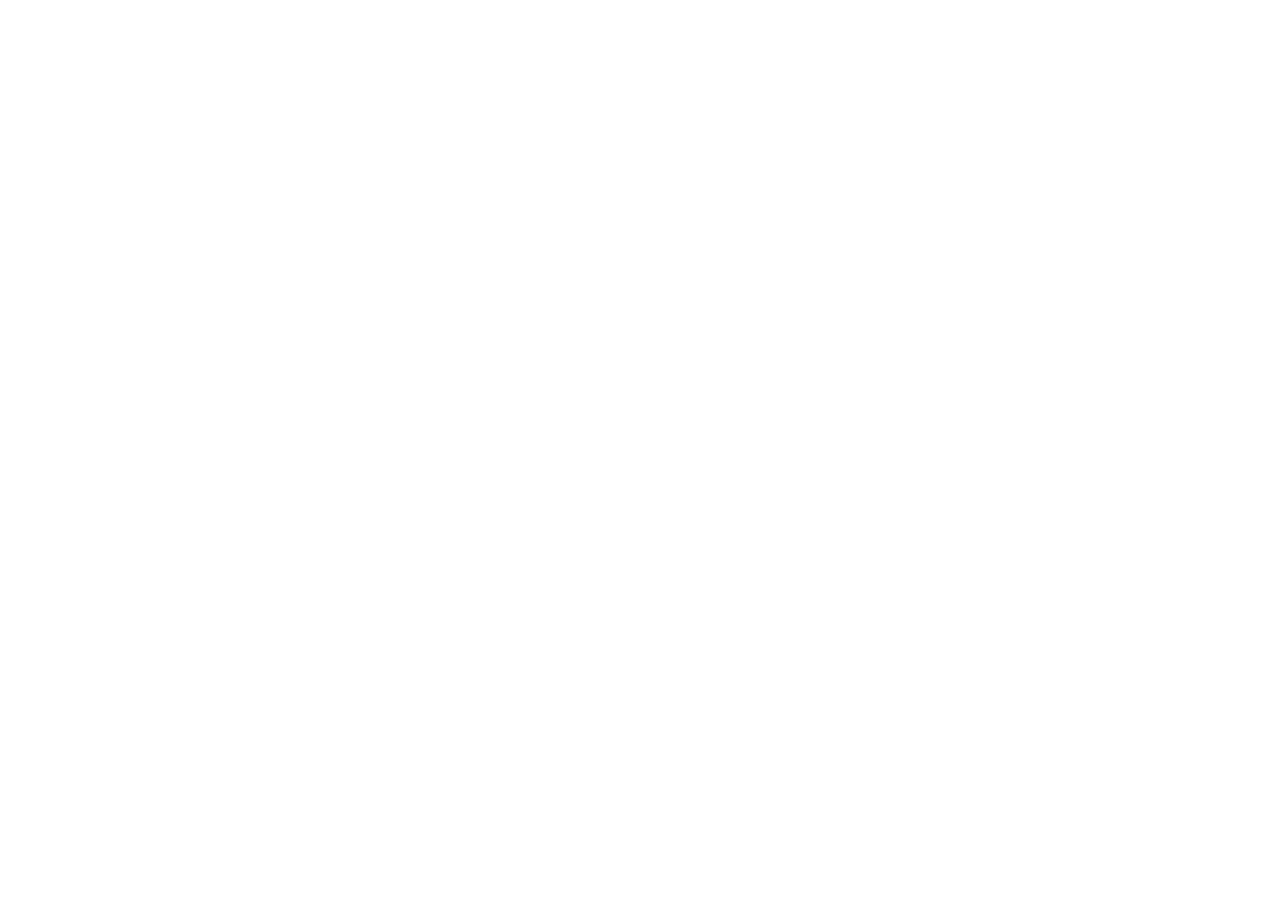
==== index.html @ 99b14a07 "Création de la structure initiale du projet et des pages HTML" ====
<!DOCTYPE html>
<html lang="fr">

<head>
    <meta charset="UTF-8">
    <meta name="viewport" content="width=device-width, initial-scale=1.0">
    <link rel="preconnect" href="https://fonts.googleapis.com">
    <link rel="preconnect" href="https://fonts.gstatic.com" crossorigin>
    <link
        href="https://fonts.googleapis.com/css2?family=Manrope:wght@200..800&family=Space+Grotesk:wght@300..700&display=swap"
        rel="stylesheet">
    <link rel="stylesheet" href="https://cdn.jsdelivr.net/npm/bootstrap-icons@1.13.1/font/bootstrap-icons.min.css">
    <link rel="stylesheet" type="text/css" href="css/style.css">
    <title>AfriConnectSummit2026 | index</title>
</head>

<body>
    <script src="js/main.js"></script>
</body>

</html>
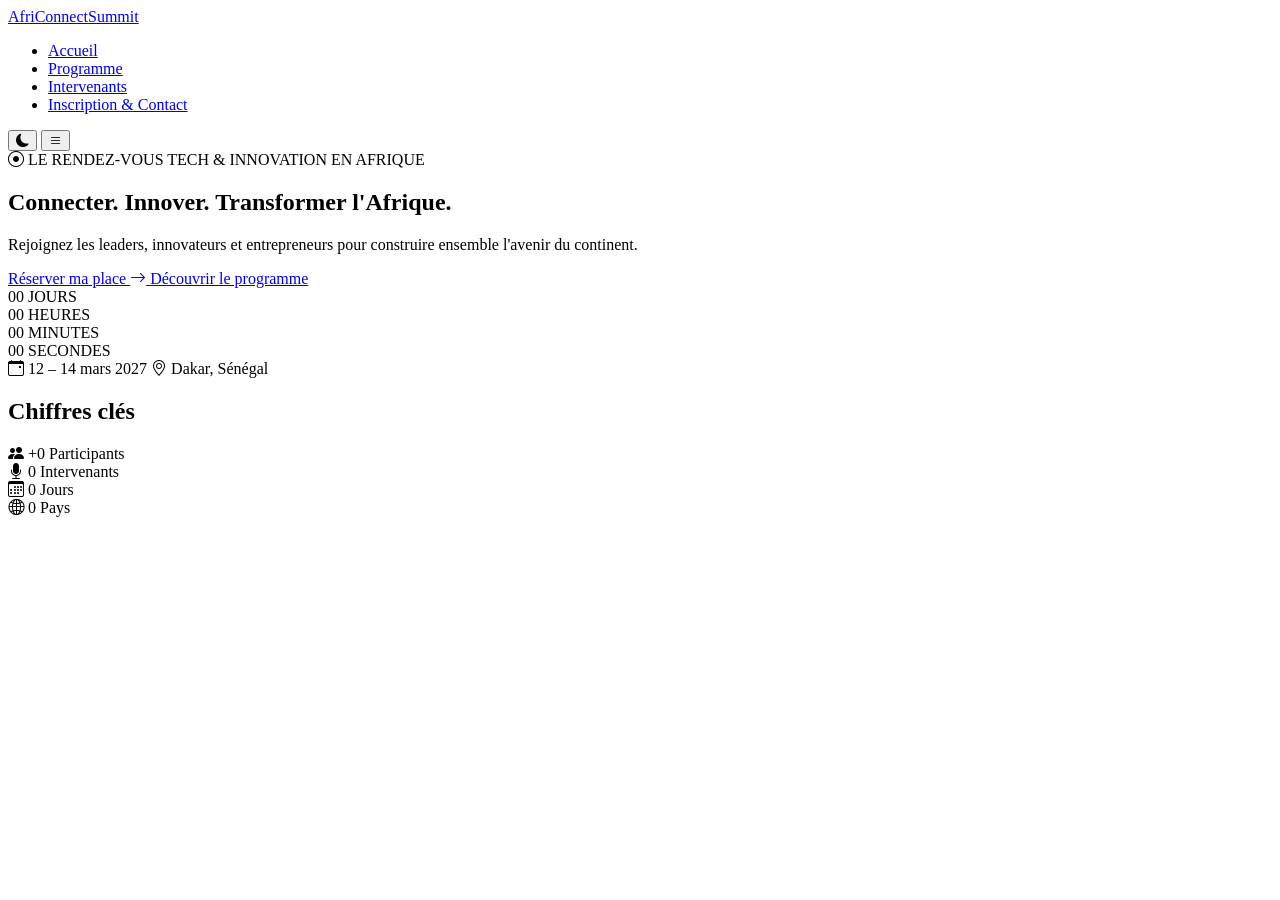
==== commit d29cadb2: "Commit 2: Structure HTML de la navbar, du hero et de la section statistique" ====
--- a/index.html
+++ b/index.html
@@ -15,6 +15,93 @@
 </head>
 
 <body>
+    <!------------NAVBAR------------------------->
+    <header>
+        <nav class="navbar-fixe">
+            <a href="index.html" class="logo">
+                <i class="bi bi-globe-europe-africa-fill"></i>
+                AfriConnectSummit
+            </a>
+            <ul class="nav-links">
+                <li><a href="index.html" aria-current="page">Accueil</a></li>
+                <li><a href="programme.html">Programme</a></li>
+                <li><a href="intervenants.html">Intervenants</a></li>
+                <li><a href="contact.html">Inscription & Contact</a></li>
+            </ul>
+            <button class="theme-toggle" aria-label="Changer le theme">
+                <i class="bi bi-moon-fill"></i>
+            </button>
+            <button class="menu-toggle" aria-label="Ouvrir le menu">
+                <i class="bi bi-list"></i>
+            </button>
+
+        </nav>
+    </header>
+    <main>
+        <!------------HERO Section-------------------------->
+        <section class="hero">
+            <i class="bi bi-record-circle"></i>
+            <span>LE RENDEZ-VOUS TECH & INNOVATION EN AFRIQUE</span>
+            <h1>Connecter. Innover. Transformer l'Afrique.</h1>
+            <p>Rejoignez les leaders, innovateurs et entrepreneurs pour construire ensemble l'avenir du continent.</p>
+            <div class="cta-buttons">
+                <a href="contact.html">
+                    Réserver ma place
+                    <i class="bi bi-arrow-right"></i>
+                </a>
+                <a href="programme.html">Découvrir le programme</a>
+            </div>
+            <div class="countdown">
+                <div class="countdown-item">
+                    <span id="jours">00</span>
+                    <span class="countdown-label">JOURS</span>
+                </div>
+                <div class="countdown-item">
+                    <span id="heures">00</span>
+                    <span class="countdown-label">HEURES</span>
+                </div>
+                <div class="countdown-item">
+                    <span id="minutes">00</span>
+                    <span class="countdown-label">MINUTES</span>
+                </div>
+                <div class="countdown-item">
+                    <span id="secondes">00</span>
+                    <span class="countdown-label">SECONDES</span>
+                </div>
+            </div>
+            <div class="date-lieu">
+                <span><i class="bi bi-calendar-event"></i> 12 – 14 mars 2027</span>
+                <span><i class="bi bi-geo-alt"></i> Dakar, Sénégal</span>
+            </div>
+        </section>
+        <!------------- CHIFFRES CLÉS Section-------------------------->
+        <section class="stats">
+            <h2>Chiffres clés</h2>
+            <div class="stat-grid">
+                <div class="stat-card">
+                    <i class="bi bi-people-fill"></i>
+                    <span class="plus-symbol">+</span><span id="stat-participant" data-target="1200">0</span>
+                    <span class="card-label">Participants</span>
+                </div>
+                <div class="stat-card">
+                    <i class="bi bi-mic-fill"></i>
+                    <span id="stat-intervenant" data-target="48">0</span>
+                    <span class="card-label">Intervenants</span>
+                </div>
+                <div class="stat-card">
+                    <i class="bi bi-calendar3"></i>
+                    <span id="stat-jours" data-target="3">0</span>
+                    <span class="card-label">Jours</span>
+                </div>
+                <div class="stat-card">
+                    <i class="bi bi-globe2"></i>
+                    <span id="stat-pays" data-target="12">0</span>
+                    <span class="card-label">Pays</span>
+                </div>
+            </div>
+        </section>
+        
+    </main>
     <script src="js/main.js"></script>
 </body>
 
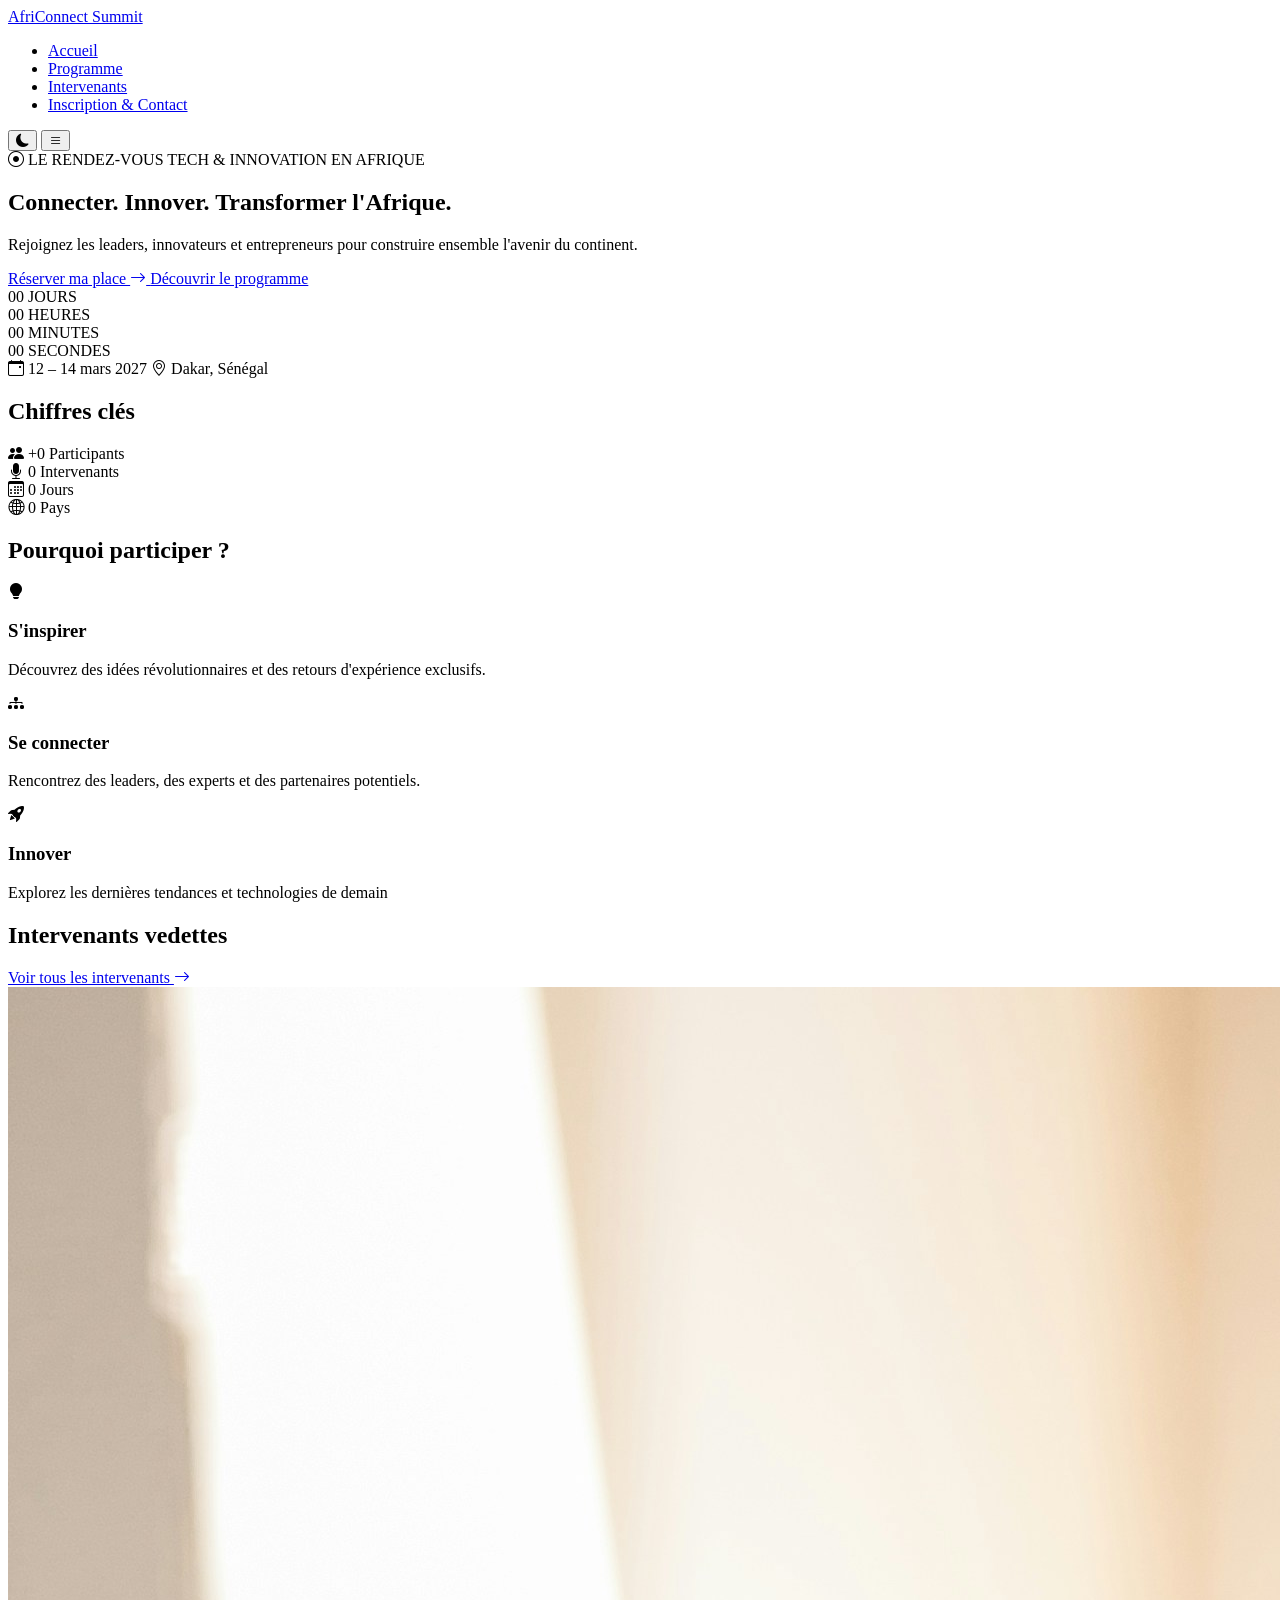
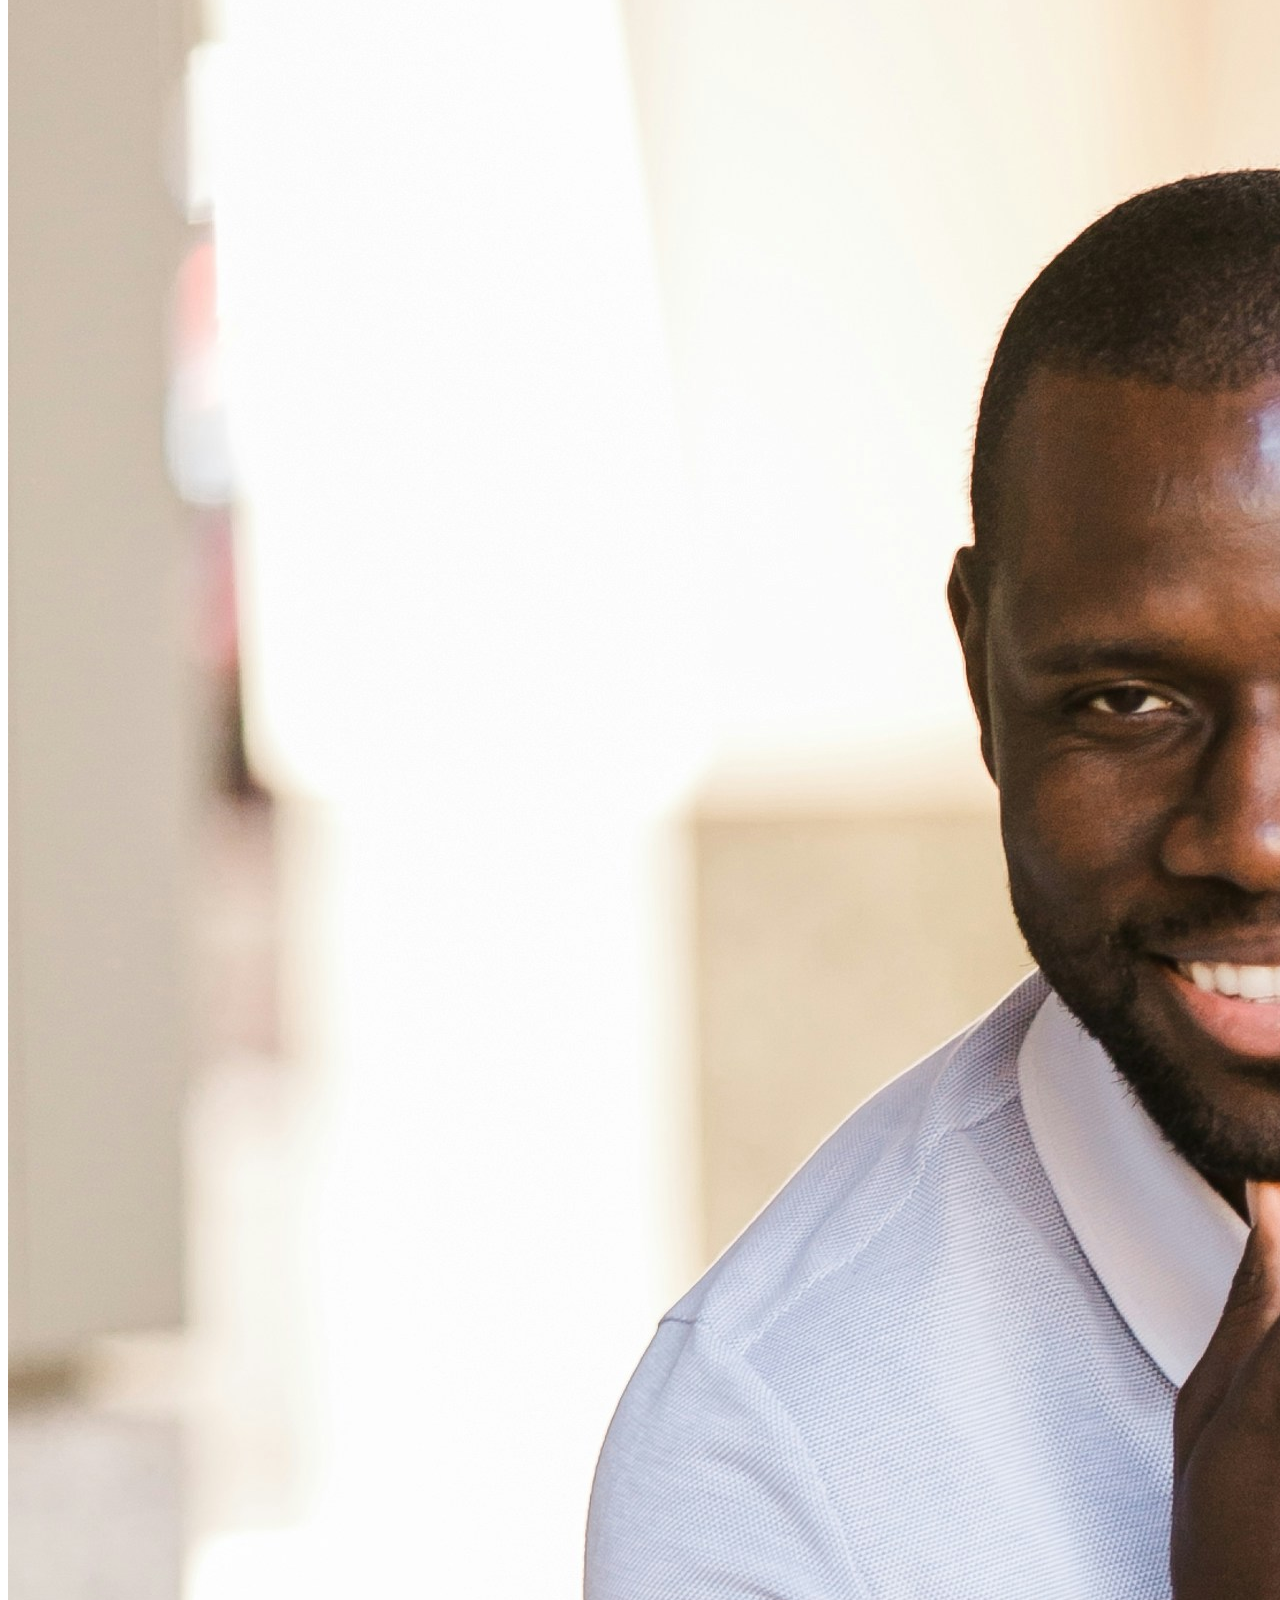
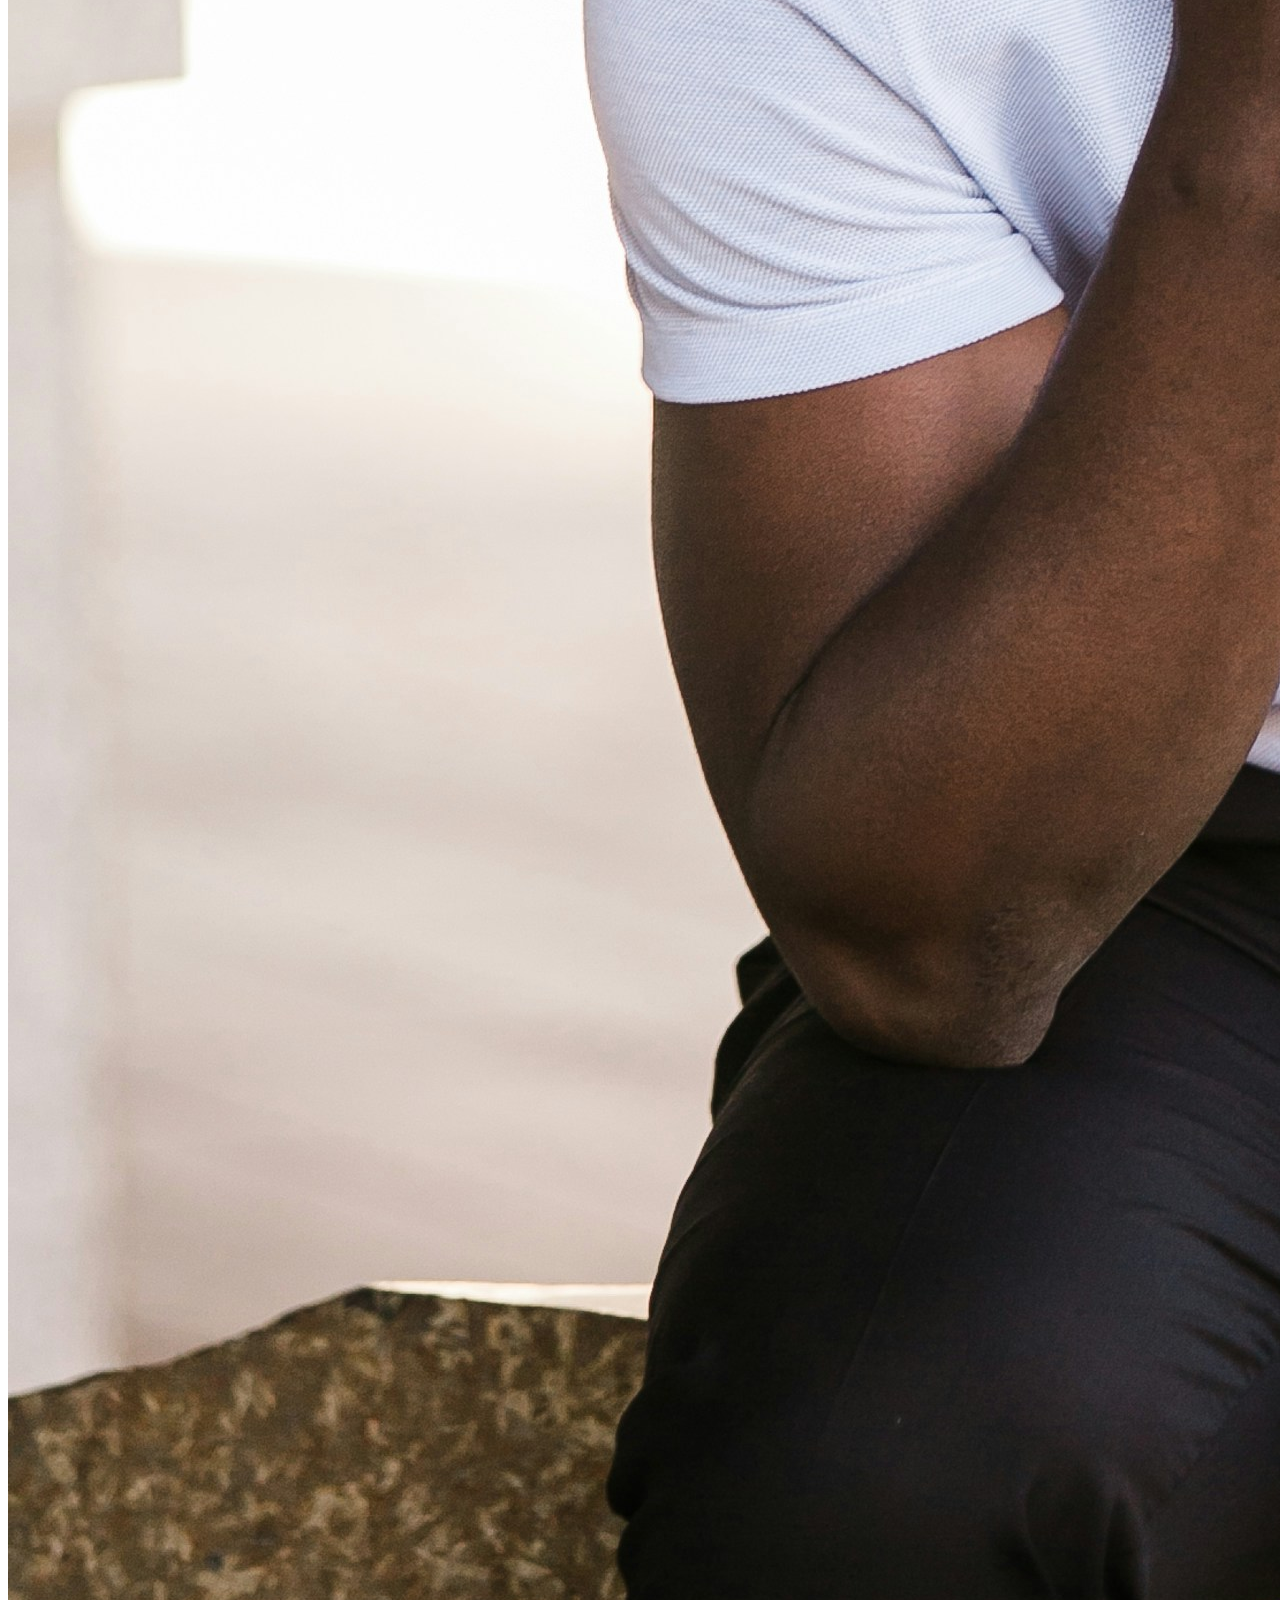
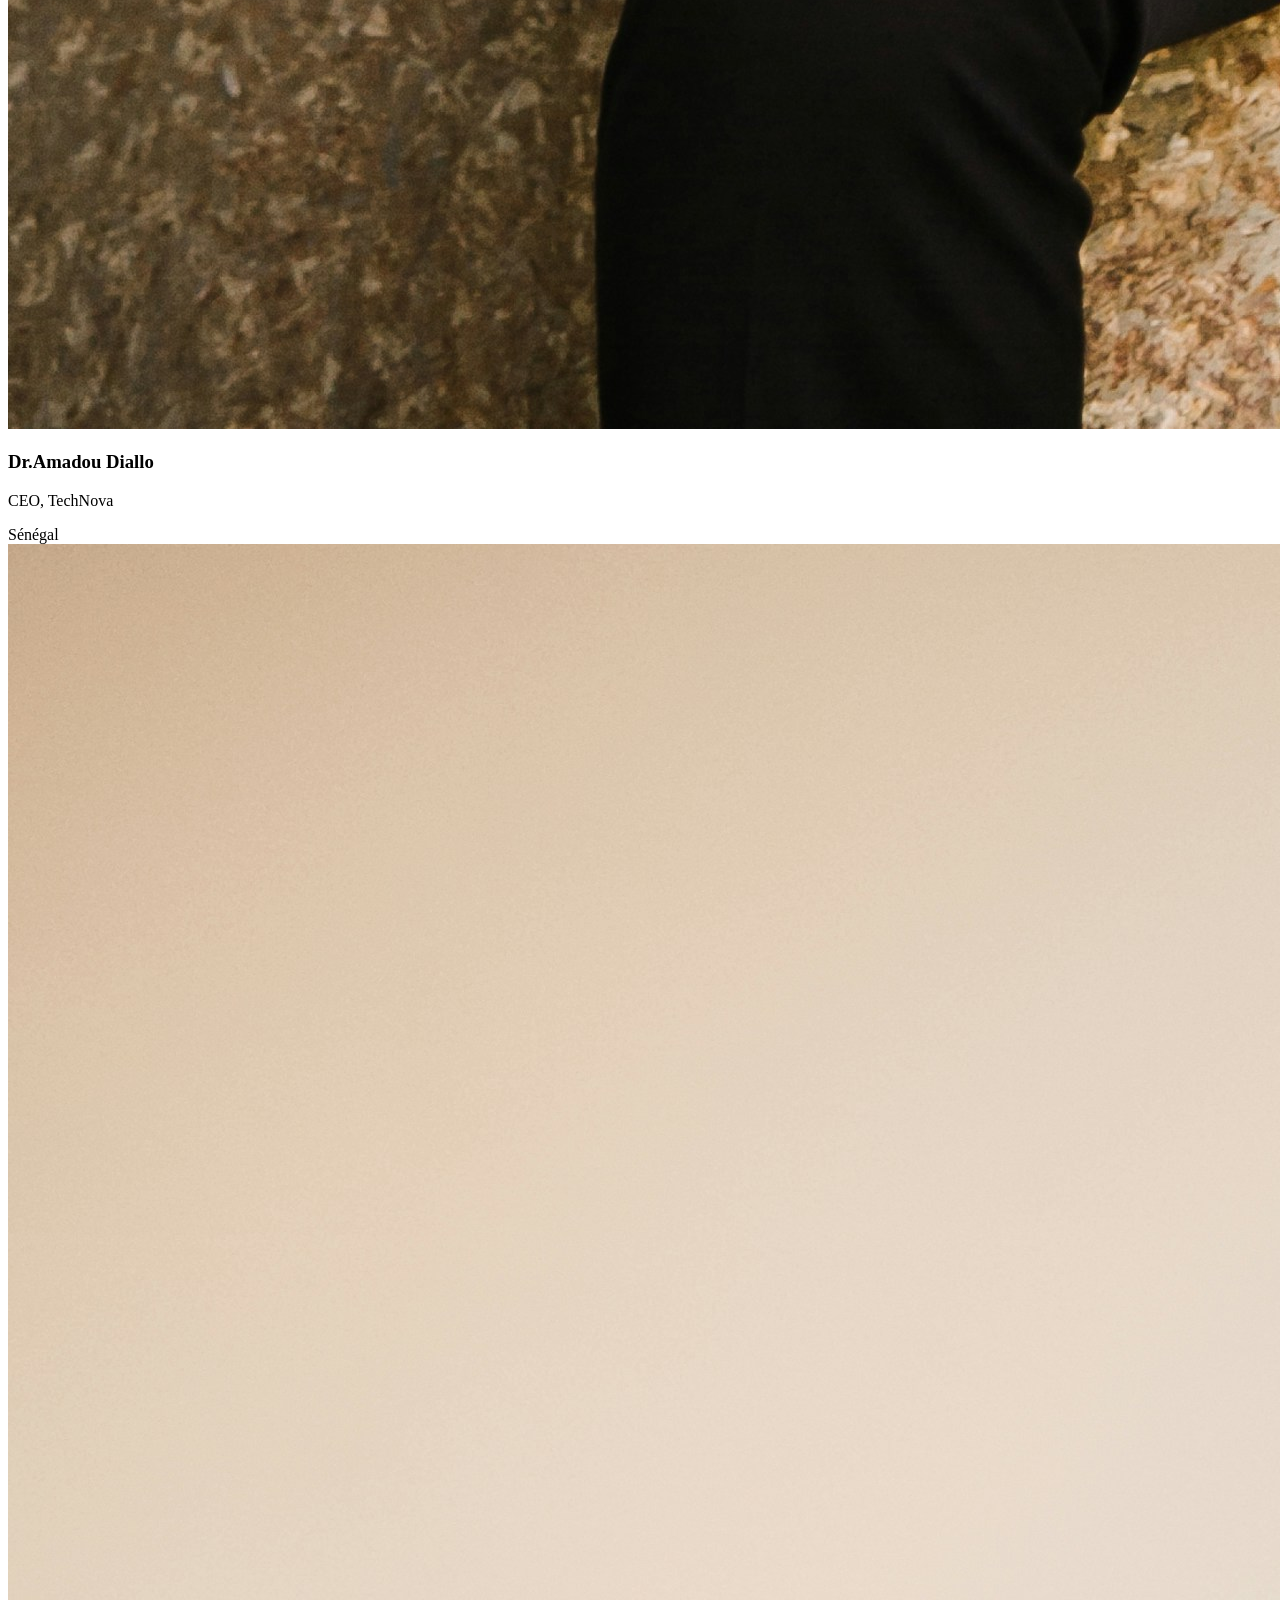
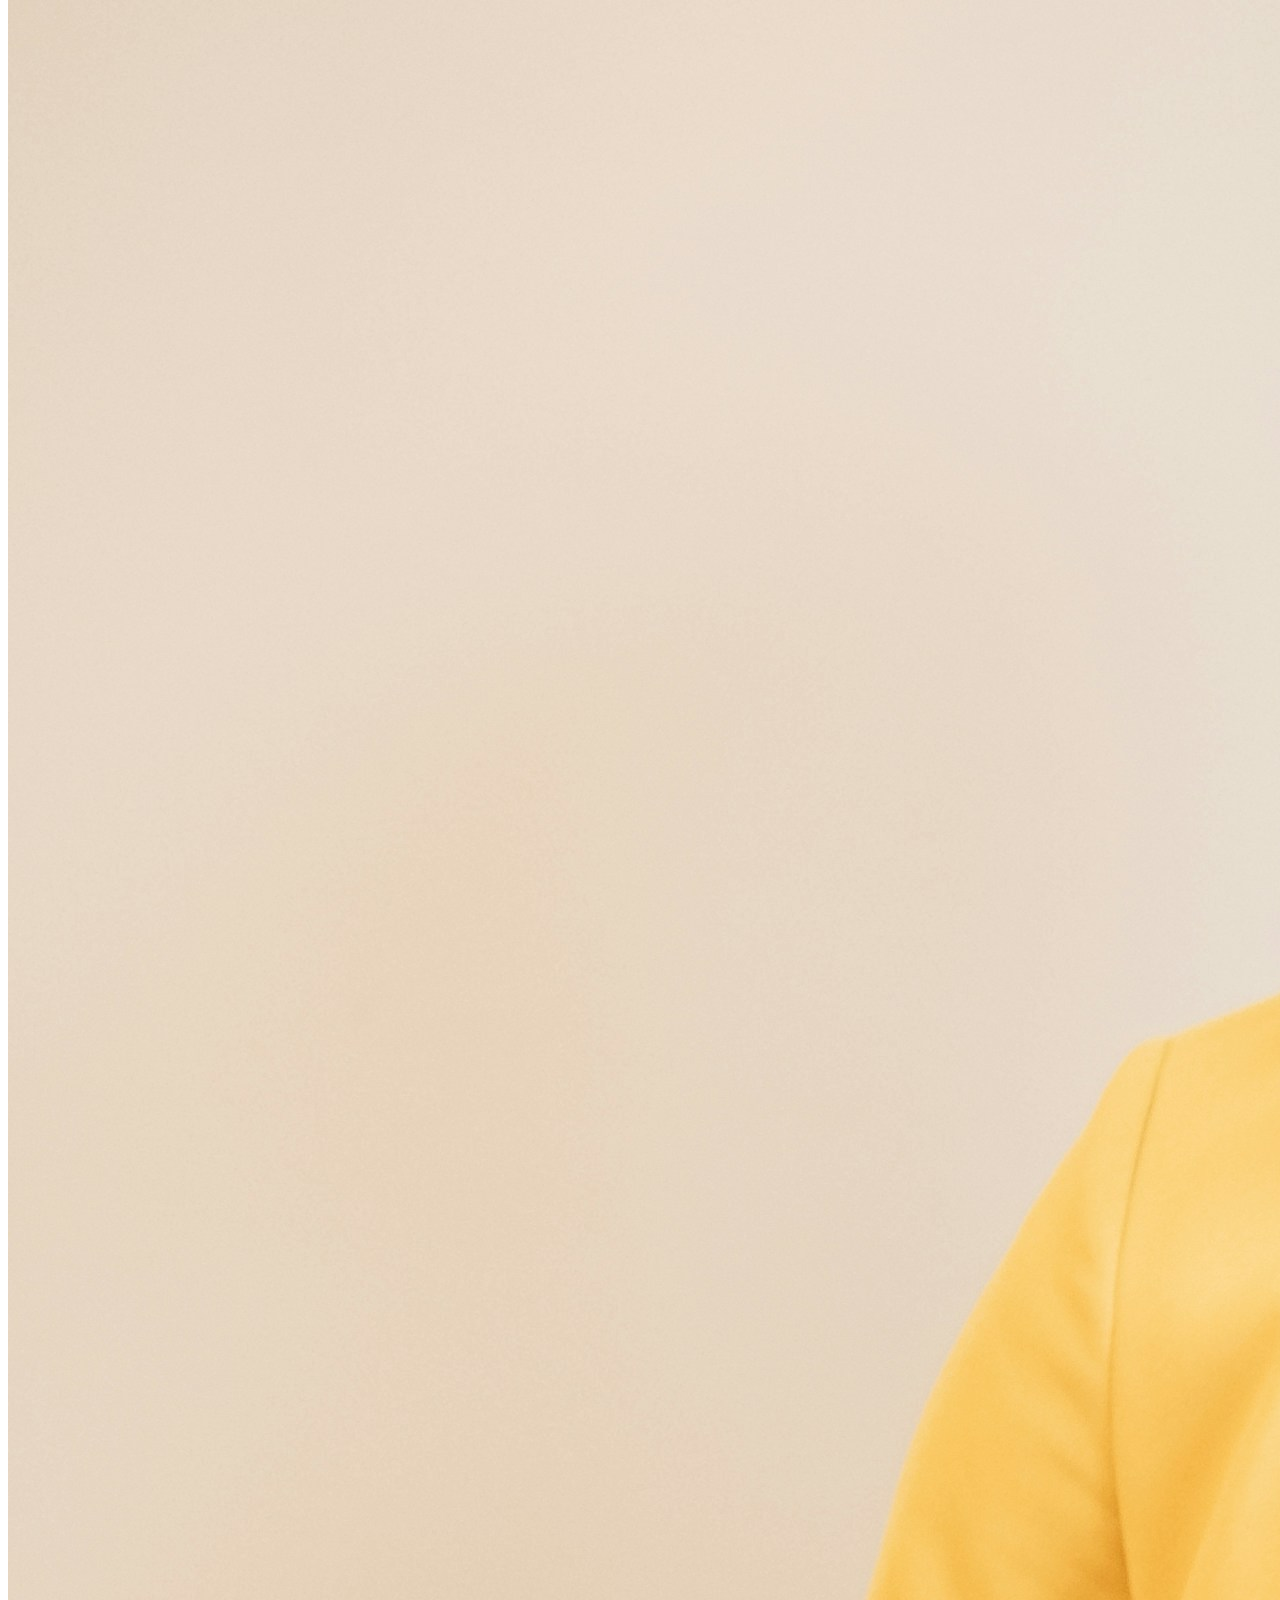
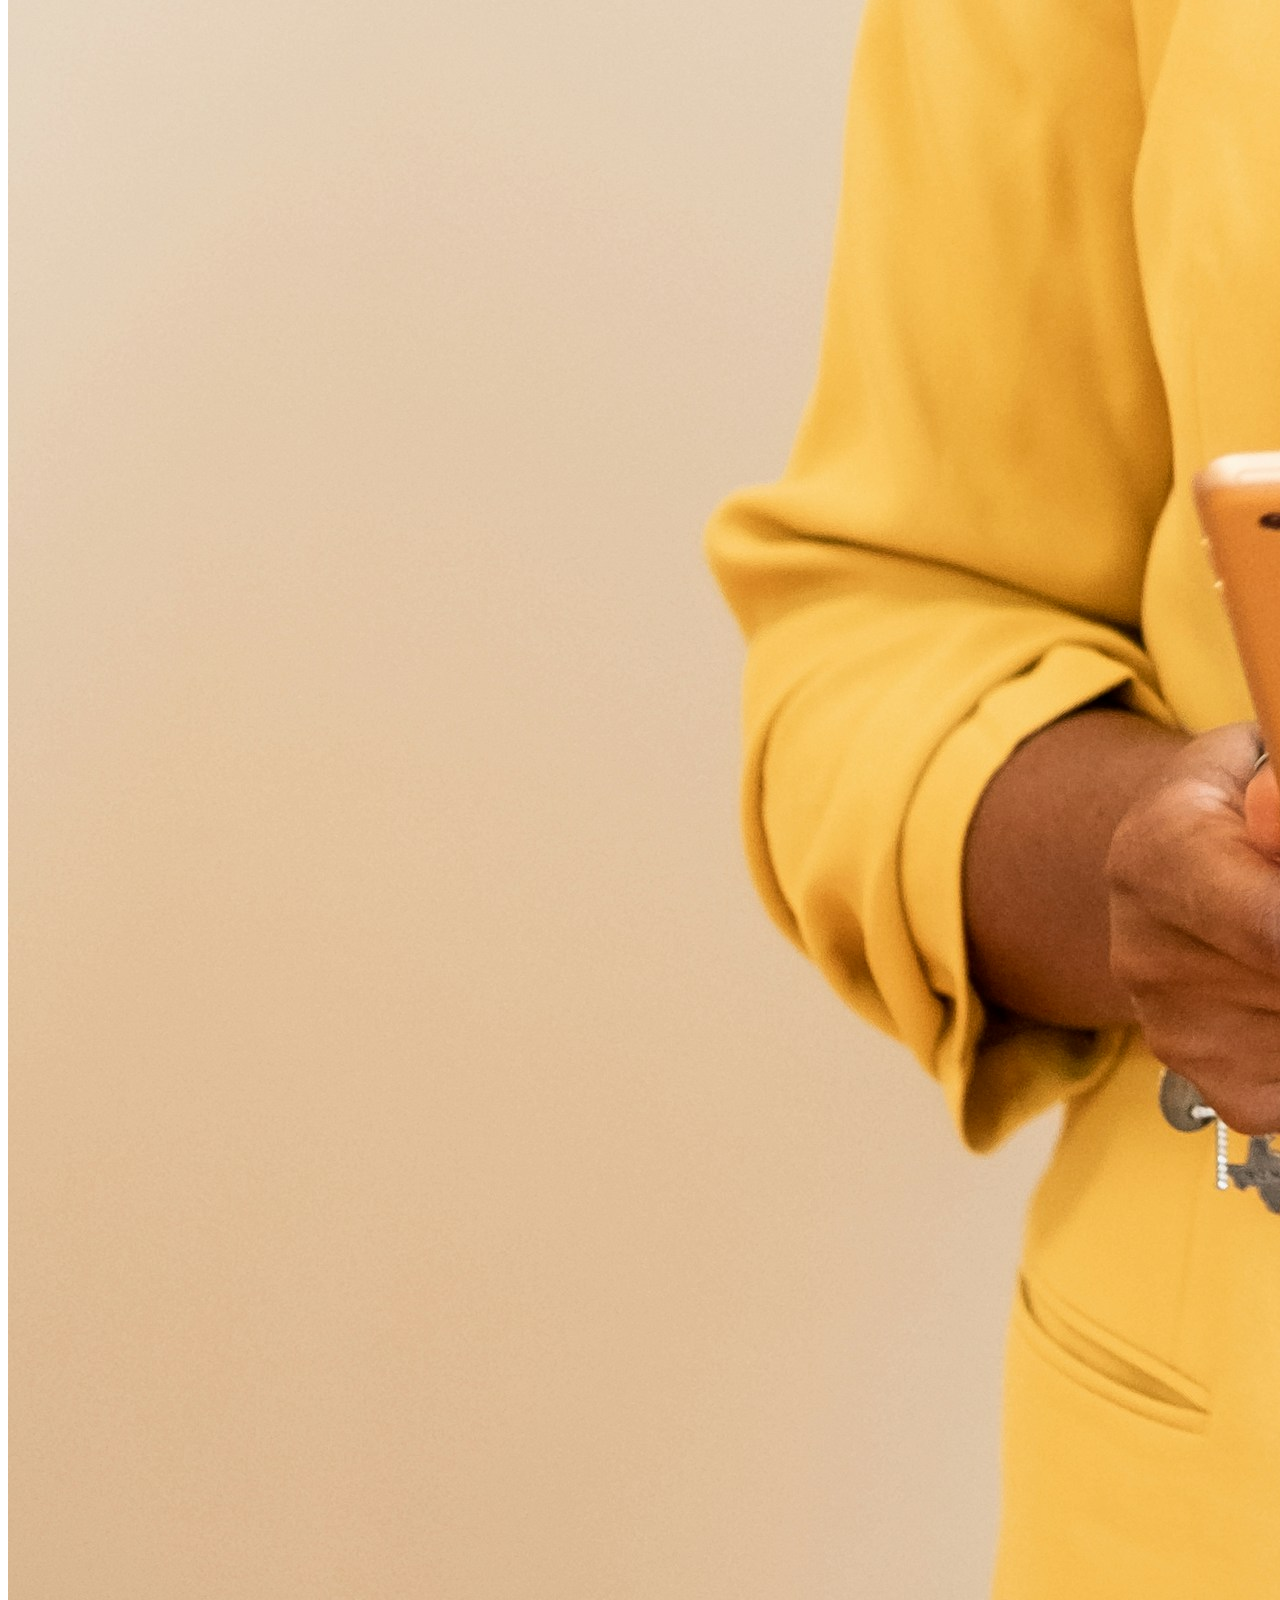
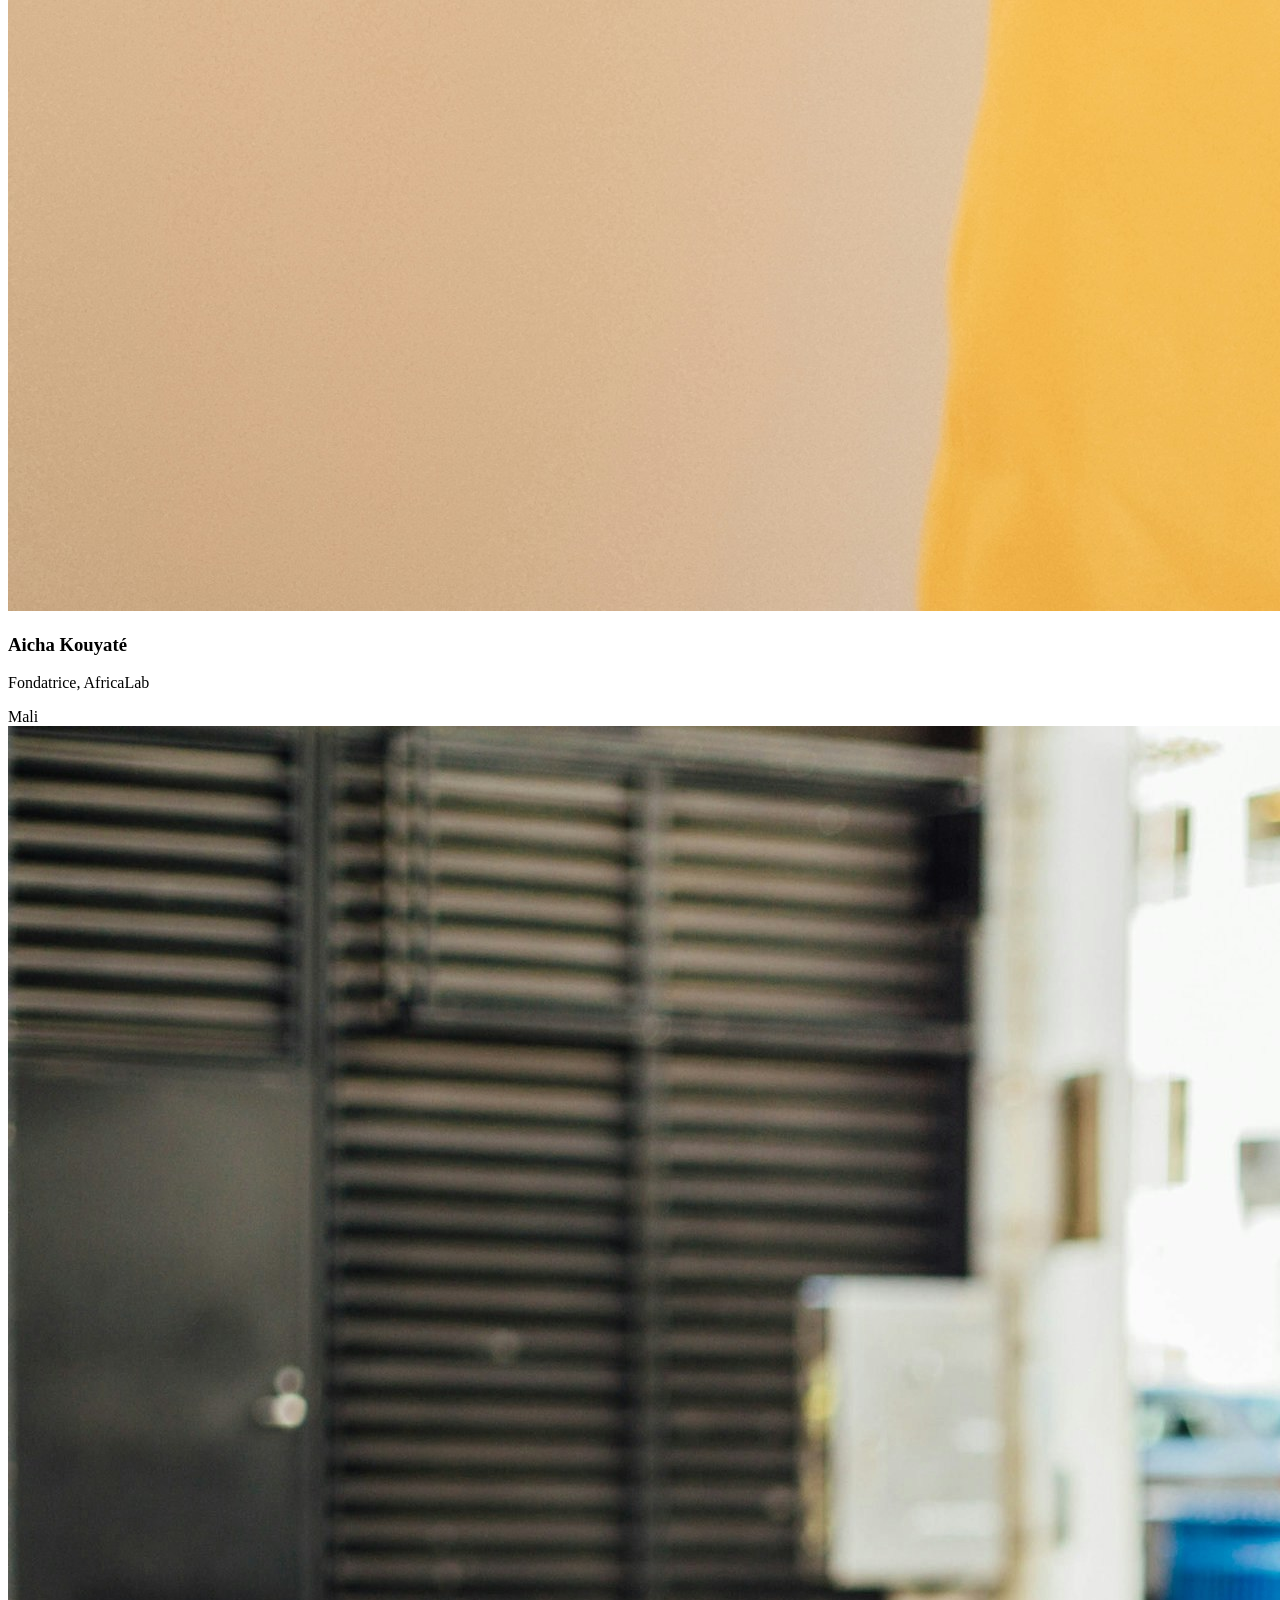
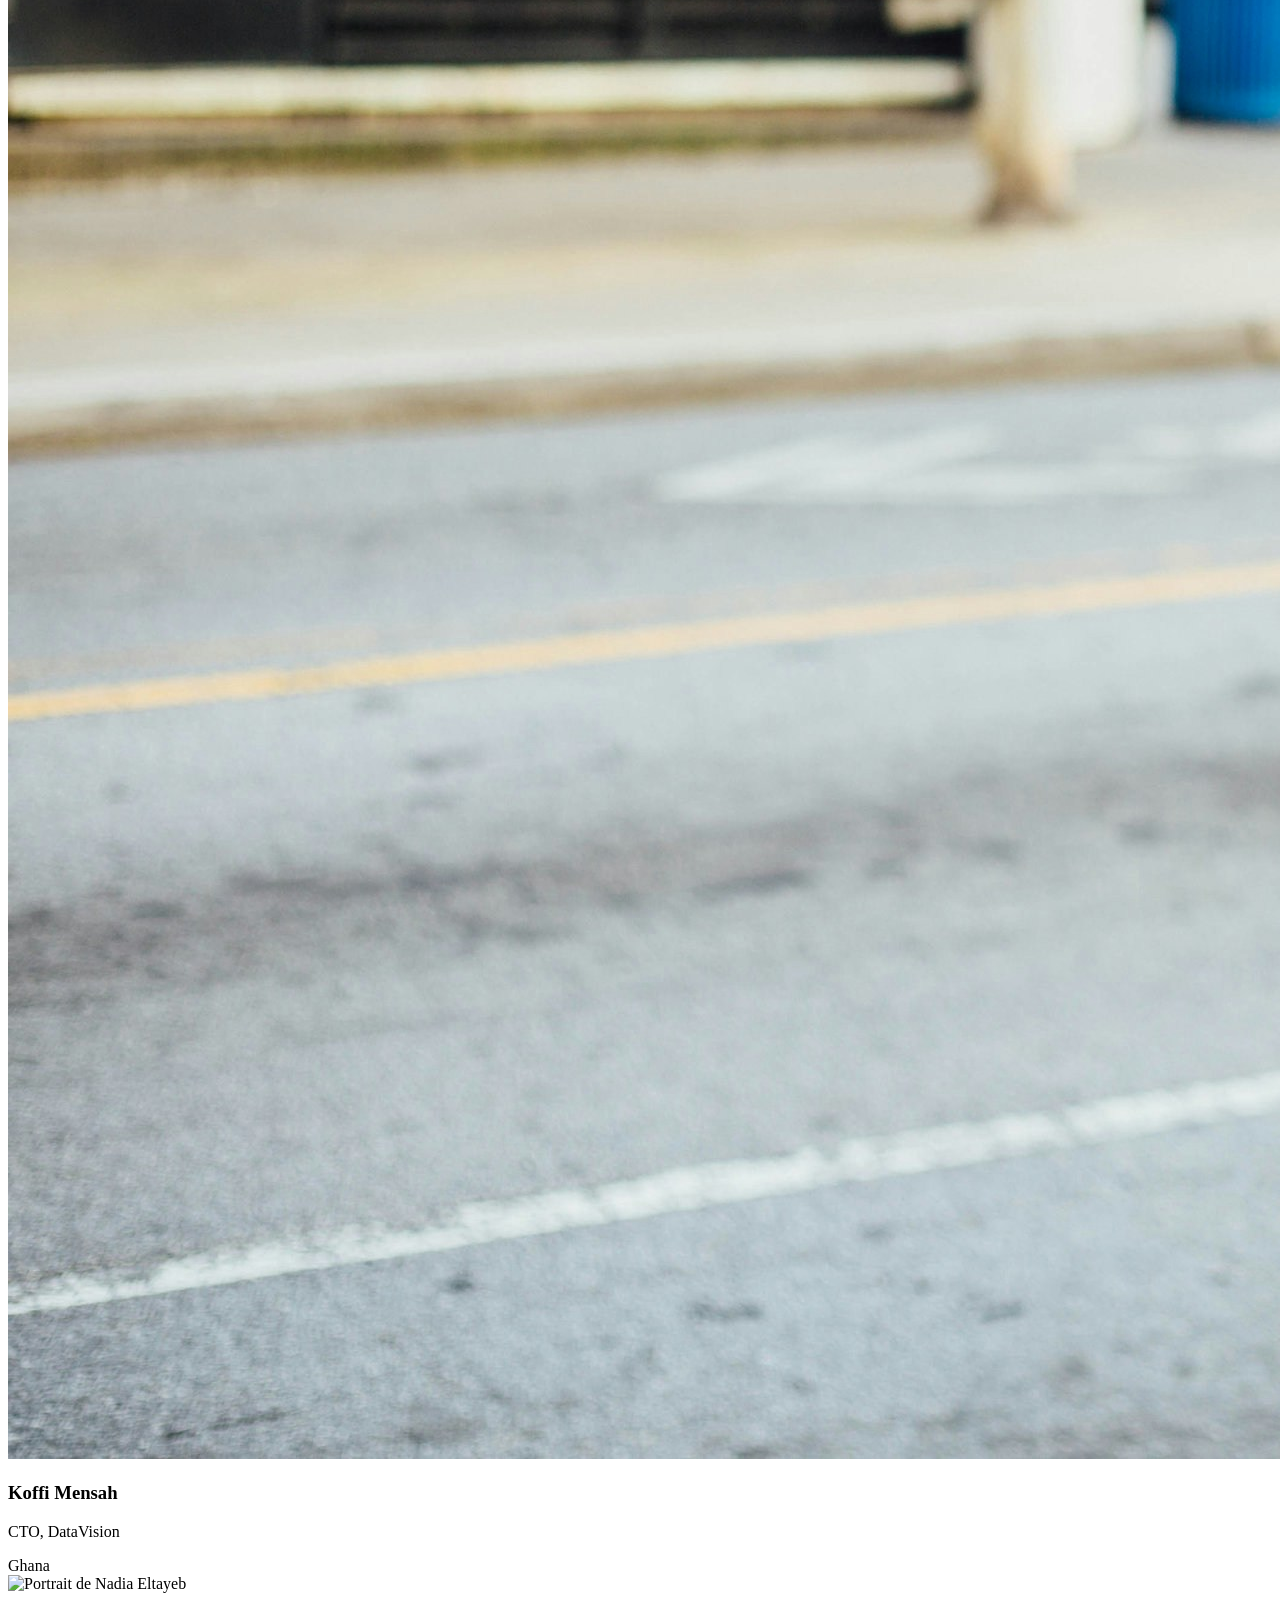
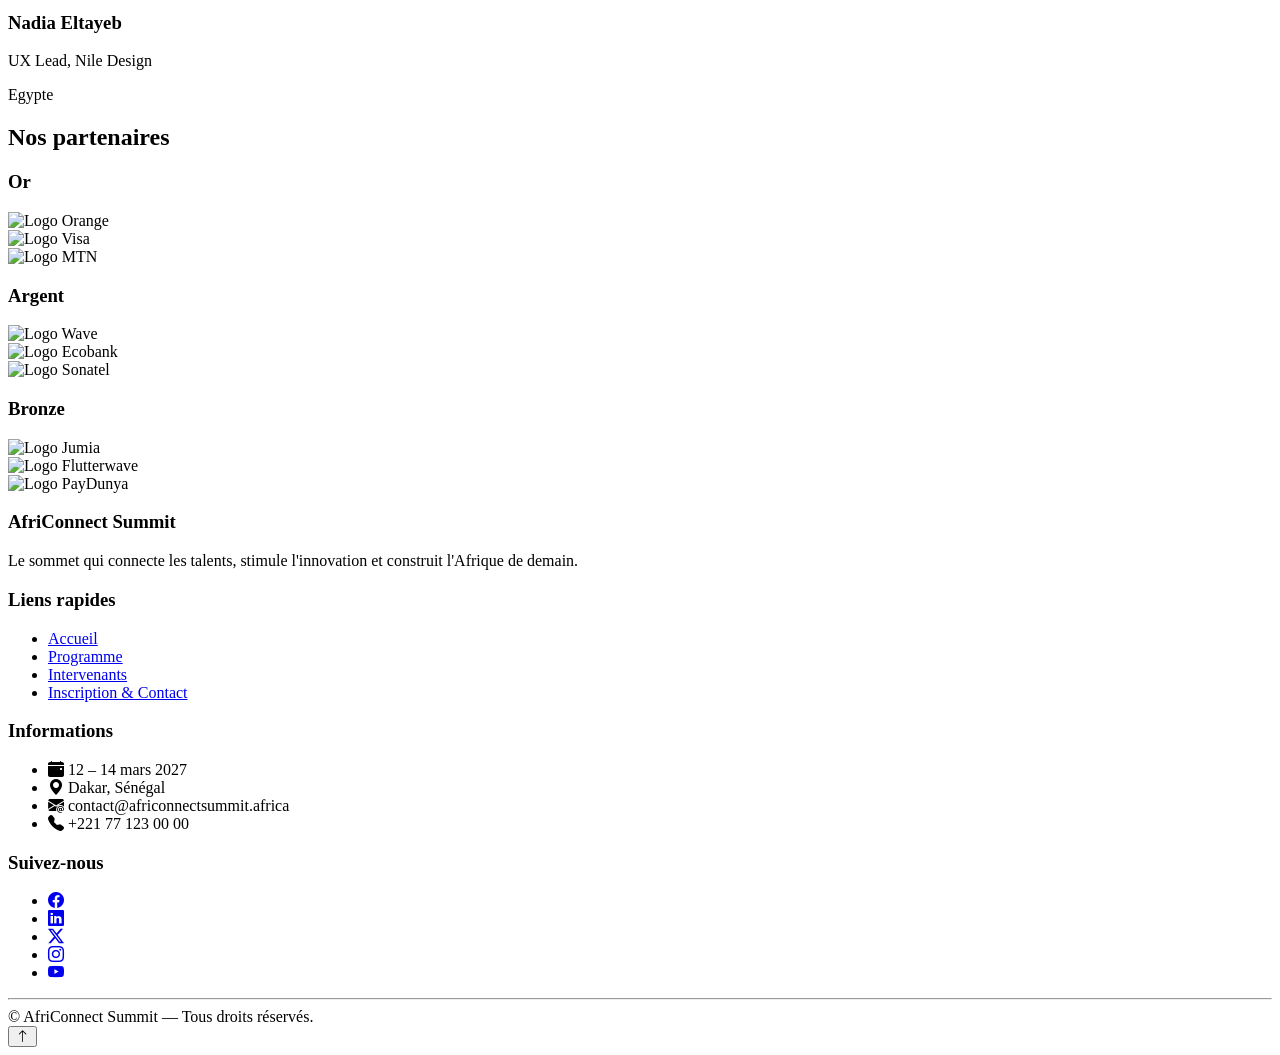
==== commit c844a84f: "COMMIT 3: Structure HTML complète des 4 pages ( accueil, programme, intervenants, contact)" ====
--- a/index.html
+++ b/index.html
@@ -11,16 +11,16 @@
         rel="stylesheet">
     <link rel="stylesheet" href="https://cdn.jsdelivr.net/npm/bootstrap-icons@1.13.1/font/bootstrap-icons.min.css">
     <link rel="stylesheet" type="text/css" href="css/style.css">
-    <title>AfriConnectSummit2026 | index</title>
+    <title>AfriConnectSummit2026 | Accueil</title>
 </head>
 
 <body>
     <!------------NAVBAR------------------------->
     <header>
-        <nav class="navbar-fixe">
+        <nav class="navbar">
             <a href="index.html" class="logo">
                 <i class="bi bi-globe-europe-africa-fill"></i>
-                AfriConnectSummit
+                AfriConnect Summit
             </a>
             <ul class="nav-links">
                 <li><a href="index.html" aria-current="page">Accueil</a></li>
@@ -45,11 +45,11 @@
             <h1>Connecter. Innover. Transformer l'Afrique.</h1>
             <p>Rejoignez les leaders, innovateurs et entrepreneurs pour construire ensemble l'avenir du continent.</p>
             <div class="cta-buttons">
-                <a href="contact.html">
+                <a class="btn btn-primary" href="contact.html">
                     Réserver ma place
                     <i class="bi bi-arrow-right"></i>
                 </a>
-                <a href="programme.html">Découvrir le programme</a>
+                <a class="btn btn-secondary" href="programme.html">Découvrir le programme</a>
             </div>
             <div class="countdown">
                 <div class="countdown-item">
@@ -70,8 +70,15 @@
                 </div>
             </div>
             <div class="date-lieu">
-                <span><i class="bi bi-calendar-event"></i> 12 – 14 mars 2027</span>
-                <span><i class="bi bi-geo-alt"></i> Dakar, Sénégal</span>
+                <span>
+                    <i class="bi bi-calendar-event"></i>
+                    <time datetime="2027-03-12">12 – 14 mars 2027</time>
+                </span>
+
+                <span>
+                    <i class="bi bi-geo-alt"></i>
+                    Dakar, Sénégal
+                </span>
             </div>
         </section>
         <!------------- CHIFFRES CLÉS Section-------------------------->
@@ -100,8 +107,221 @@
                 </div>
             </div>
         </section>
-        
+        <!------------- POURQUOI PARTICIPER -------------------------->
+        <section class="why">
+            <h2>Pourquoi participer ?</h2>
+            <div class="why-grid">
+                <div class="why-item">
+                    <i class="bi bi-lightbulb-fill"></i>
+                    <h3>S'inspirer</h3>
+                    <p>Découvrez des idées révolutionnaires et des retours d'expérience exclusifs.</p>
+                </div>
+
+                <div class="why-item">
+                    <i class="bi bi-diagram-3-fill"></i>
+                    <h3>Se connecter</h3>
+                    <p>Rencontrez des leaders, des experts et des partenaires potentiels.</p>
+                </div>
+
+                <div class="why-item">
+                    <i class="bi bi-rocket-takeoff-fill"></i>
+                    <h3>Innover</h3>
+                    <p>Explorez les dernières tendances et technologies de demain</p>
+                </div>
+            </div>
+        </section>
+        <!-------------  INTERVENANTS VEDETTES Section -------------------------->
+        <section class="speakers">
+            <h2>Intervenants vedettes</h2>
+            <a href="intervenants.html">
+                Voir tous les intervenants
+                <i class="bi bi-arrow-right"></i>
+            </a>
+            <div class="speakers-grid">
+                <article class="speakers-card">
+                    <img src="images/Amadou.jpg" alt="Portrait de Dr Amadou Diallo">
+                    <h3>Dr.Amadou Diallo</h3>
+                    <p>CEO, TechNova</p>
+                    <span class="country">Sénégal</span>
+                </article>
+                <article class="speakers-card">
+                    <img src="images/Aicha.jpg" alt="Portrait de Aicha Kouyaté">
+                    <h3>Aicha Kouyaté</h3>
+                    <p>Fondatrice, AfricaLab</p>
+                    <span class="country">Mali</span>
+                </article>
+                <article class="speakers-card">
+                    <img src="images/Koffi.jpg" alt="Portrait de koffi Mensah">
+                    <h3>Koffi Mensah</h3>
+                    <p>CTO, DataVision</p>
+                    <span class="country">Ghana</span>
+                </article>
+                <article class="speakers-card">
+                    <img src="images/Nadia.jpg" alt="Portrait de Nadia Eltayeb">
+                    <h3>Nadia Eltayeb</h3>
+                    <p>UX Lead, Nile Design</p>
+                    <span class="country">Egypte</span>
+                </article>
+            </div>
+        </section>
+        <!------------- SECTION SPONSORS -------------------------->
+        <!-- SECTION SPONSORS -->
+        <section class="sponsors">
+            <h2>Nos partenaires</h2>
+
+            <div class="sponsors-container">
+
+                <article class="sponsors-card sponsor-or">
+                    <h3>Or</h3>
+                    <div class="sponsor-list">
+                        <div class="sponsor-item">
+                            <img src="images/sponsors/orange.svg" alt="Logo Orange">
+                        </div>
+                        <div class="sponsor-item">
+                            <img src="images/sponsors/visa.svg" alt="Logo Visa">
+                        </div>
+                        <div class="sponsor-item">
+                            <img src="images/sponsors/mtn.svg" alt="Logo MTN">
+                        </div>
+                    </div>
+                </article>
+
+                <article class="sponsors-card sponsor-argent">
+                    <h3>Argent</h3>
+                    <div class="sponsor-list">
+                        <div class="sponsor-item">
+                            <img src="images/sponsors/wave.svg" alt="Logo Wave">
+                        </div>
+                        <div class="sponsor-item">
+                            <img src="images/sponsors/ecobank.svg" alt="Logo Ecobank">
+                        </div>
+                        <div class="sponsor-item">
+                            <img src="images/sponsors/sonatel.svg" alt="Logo Sonatel">
+                        </div>
+                    </div>
+                </article>
+
+                <article class="sponsors-card sponsor-bronze">
+                    <h3>Bronze</h3>
+                    <div class="sponsor-list">
+                        <div class="sponsor-item">
+                            <img src="images/sponsors/jumia.svg" alt="Logo Jumia">
+                        </div>
+                        <div class="sponsor-item">
+                            <img src="images/sponsors/flutterwave.svg" alt="Logo Flutterwave">
+                        </div>
+                        <div class="sponsor-item">
+                            <img src="images/sponsors/paydunya.svg" alt="Logo PayDunya">
+                        </div>
+                    </div>
+                </article>
+
+            </div>
+        </section>
+
     </main>
+     <!-- FOOTER SECTION -->
+
+    <footer>
+
+        <div class="footer-container">
+
+            <div class="footer-column">
+                <h3>
+                    <i class="bi bi-globe-europe-africa-fill"></i>
+                    AfriConnect Summit
+                </h3>
+                <p>Le sommet qui connecte les talents, stimule l'innovation et construit l'Afrique de demain.</p>
+            </div>
+
+            <div class="footer-column">
+                <h3>Liens rapides</h3>
+                <ul>
+                    <li><a href="index.html">Accueil</a></li>
+                    <li><a href="programme.html">Programme</a></li>
+                    <li><a href="intervenants.html">Intervenants</a></li>
+                    <li><a href="contact.html">Inscription & Contact</a></li>
+                </ul>
+            </div>
+
+            <div class="footer-column">
+                <div class="infos">
+                    <h3>Informations</h3>
+                    <ul>
+                        <li>
+                            <i class="bi bi-calendar-event-fill"></i>
+                            <time datetime="2027-03-12">12 – 14 mars 2027</time>
+                        </li>
+                        <li>
+                            <i class="bi bi-geo-alt-fill"></i>
+                            Dakar, Sénégal
+                        </li>
+                        <li>
+                            <i class="bi bi-envelope-at-fill"></i>
+                            contact@africonnectsummit.africa
+                        </li>
+                        <li>
+                            <i class="bi bi-telephone-fill"></i>
+                            +221 77 123 00 00
+                        </li>
+                    </ul>
+
+                </div>
+                <div class="following">
+                    <h3>Suivez-nous</h3>
+                    <div class="social-links">
+                        <ul>
+                            <li>
+                                <a href="#" aria-label="Facebook">
+                                    <i class="bi bi-facebook"></i>
+                                </a>
+
+                            </li>
+                            <li>
+                                <a href="#" aria-label="Linkedin">
+                                    <i class="bi bi-linkedin"></i>
+                                </a>
+
+                            </li>
+                            <li>
+                                <a href="#" aria-label="X">
+                                    <i class="bi bi-twitter-x"></i>
+                                </a>
+
+                            </li>
+                            <li>
+                                <a href="#" aria-label="Instagram">
+                                    <i class="bi bi-instagram"></i>
+                                </a>
+
+                            </li>
+                            <li>
+                                <a href="#" aria-label="Youtube">
+                                    <i class="bi bi-youtube"></i>
+                                </a>
+
+                            </li>
+                        </ul>
+                    </div>
+                </div>
+
+            </div>
+
+
+        </div>
+
+        <hr>
+        <div class="footer-bottom">
+
+            &copy; <span id="annee"></span> AfriConnect Summit — Tous droits réservés.
+
+        </div>
+        <button id="backToTop" aria-label="Retourner en haut de la page">
+            <i class="bi bi-arrow-up"></i>
+        </button>
+
+    </footer>
+
     <script src="js/main.js"></script>
 </body>
 
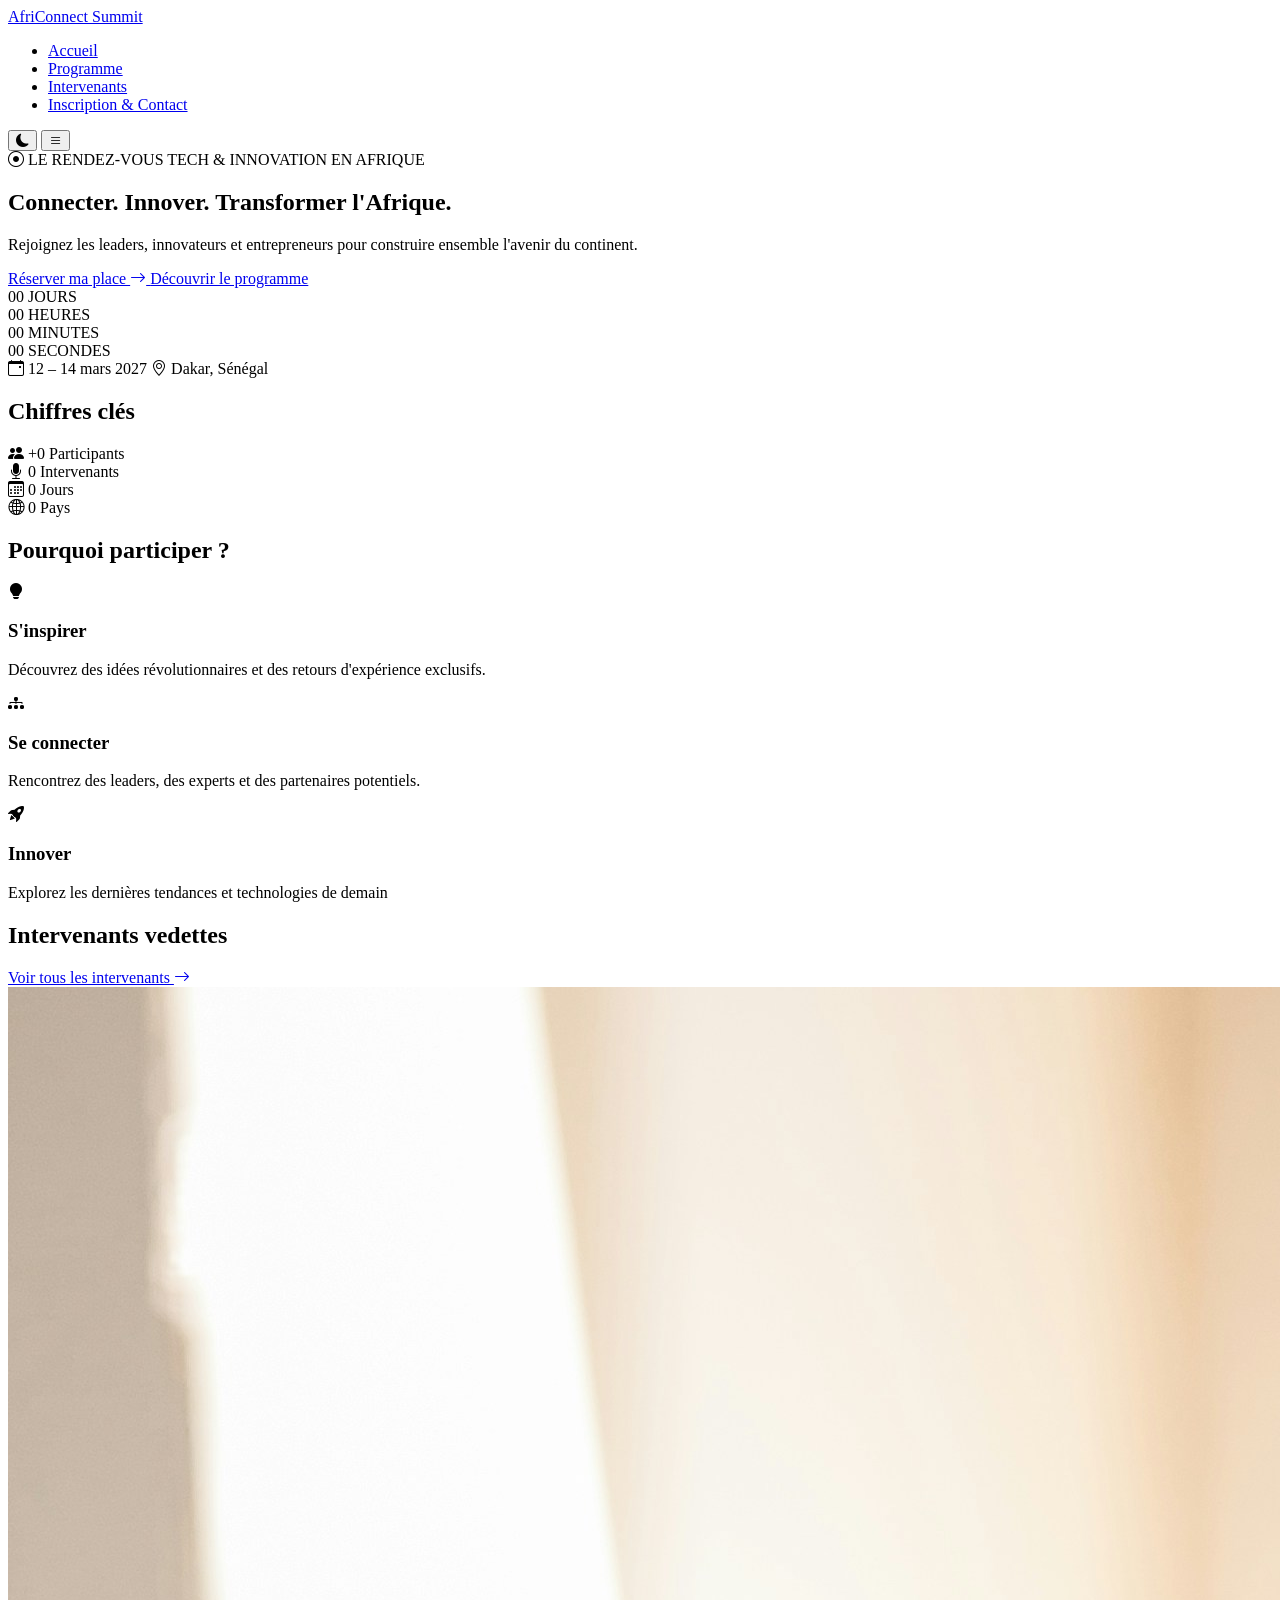
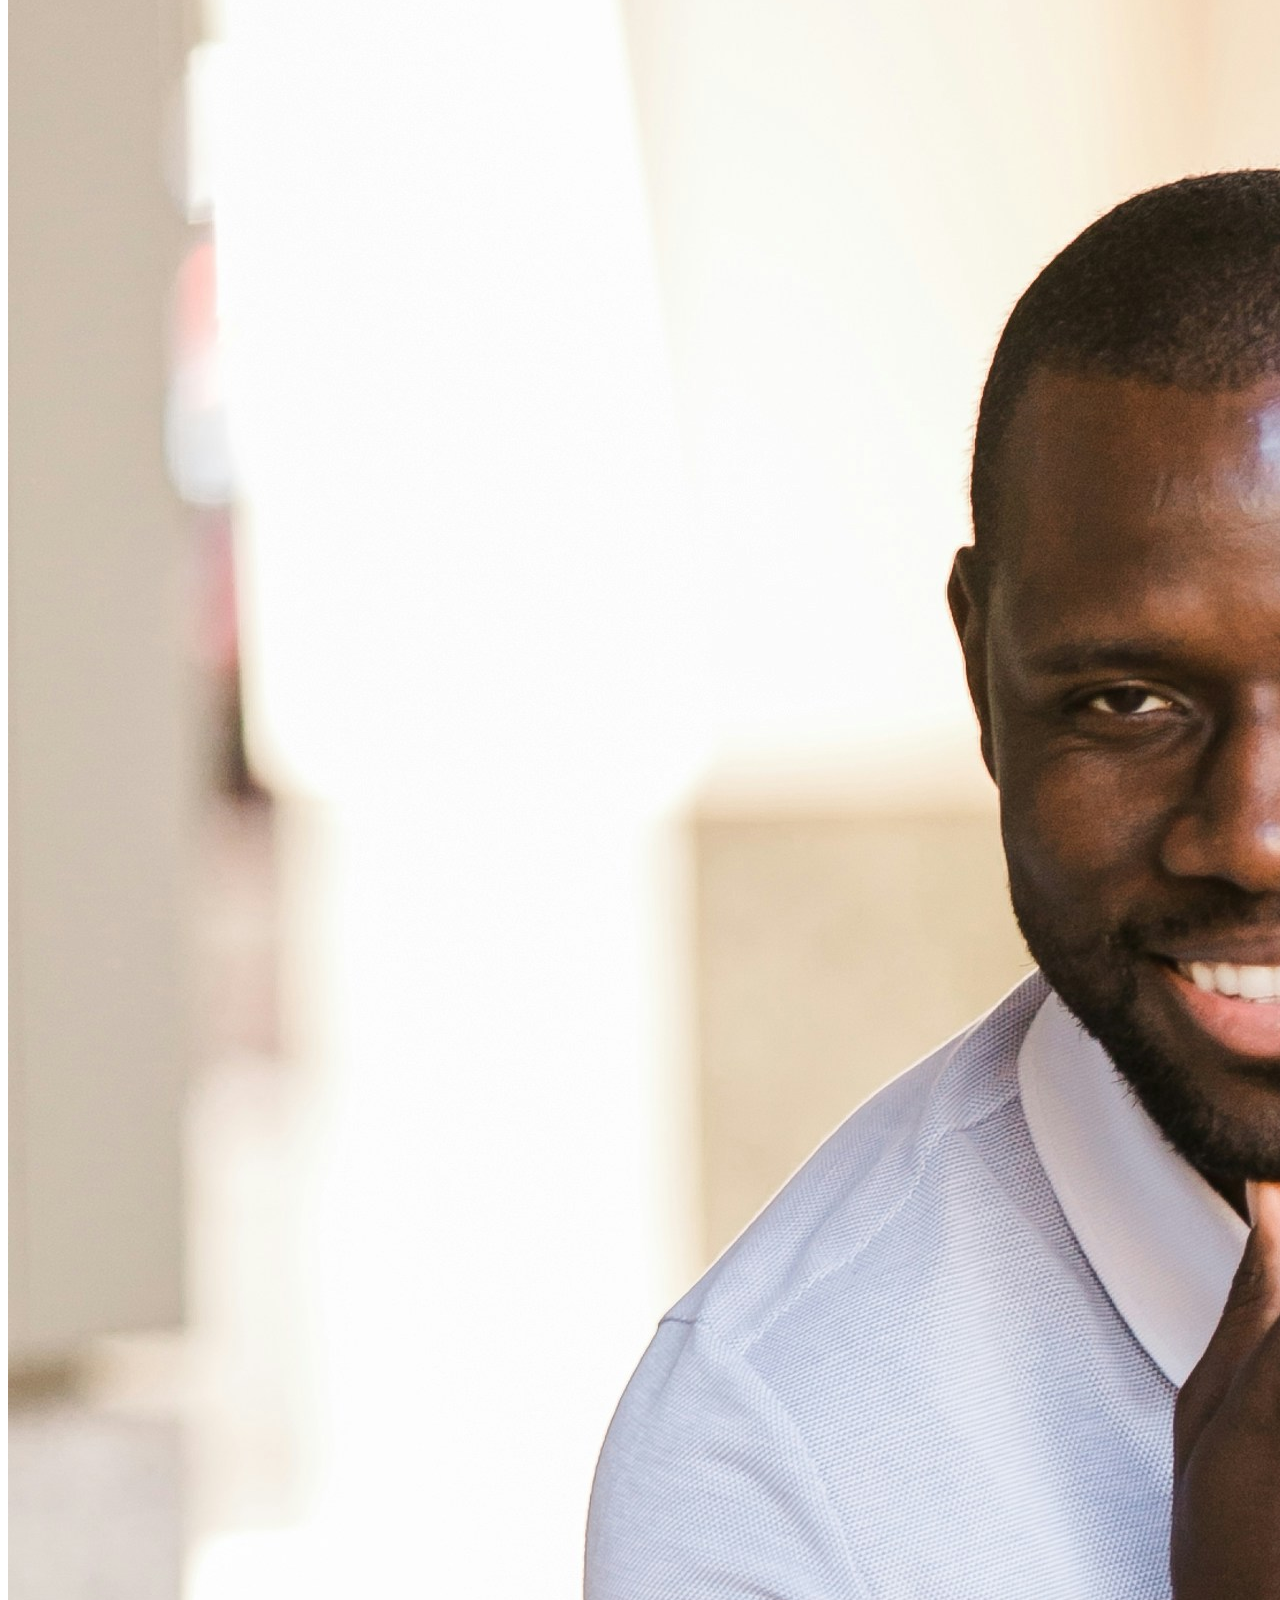
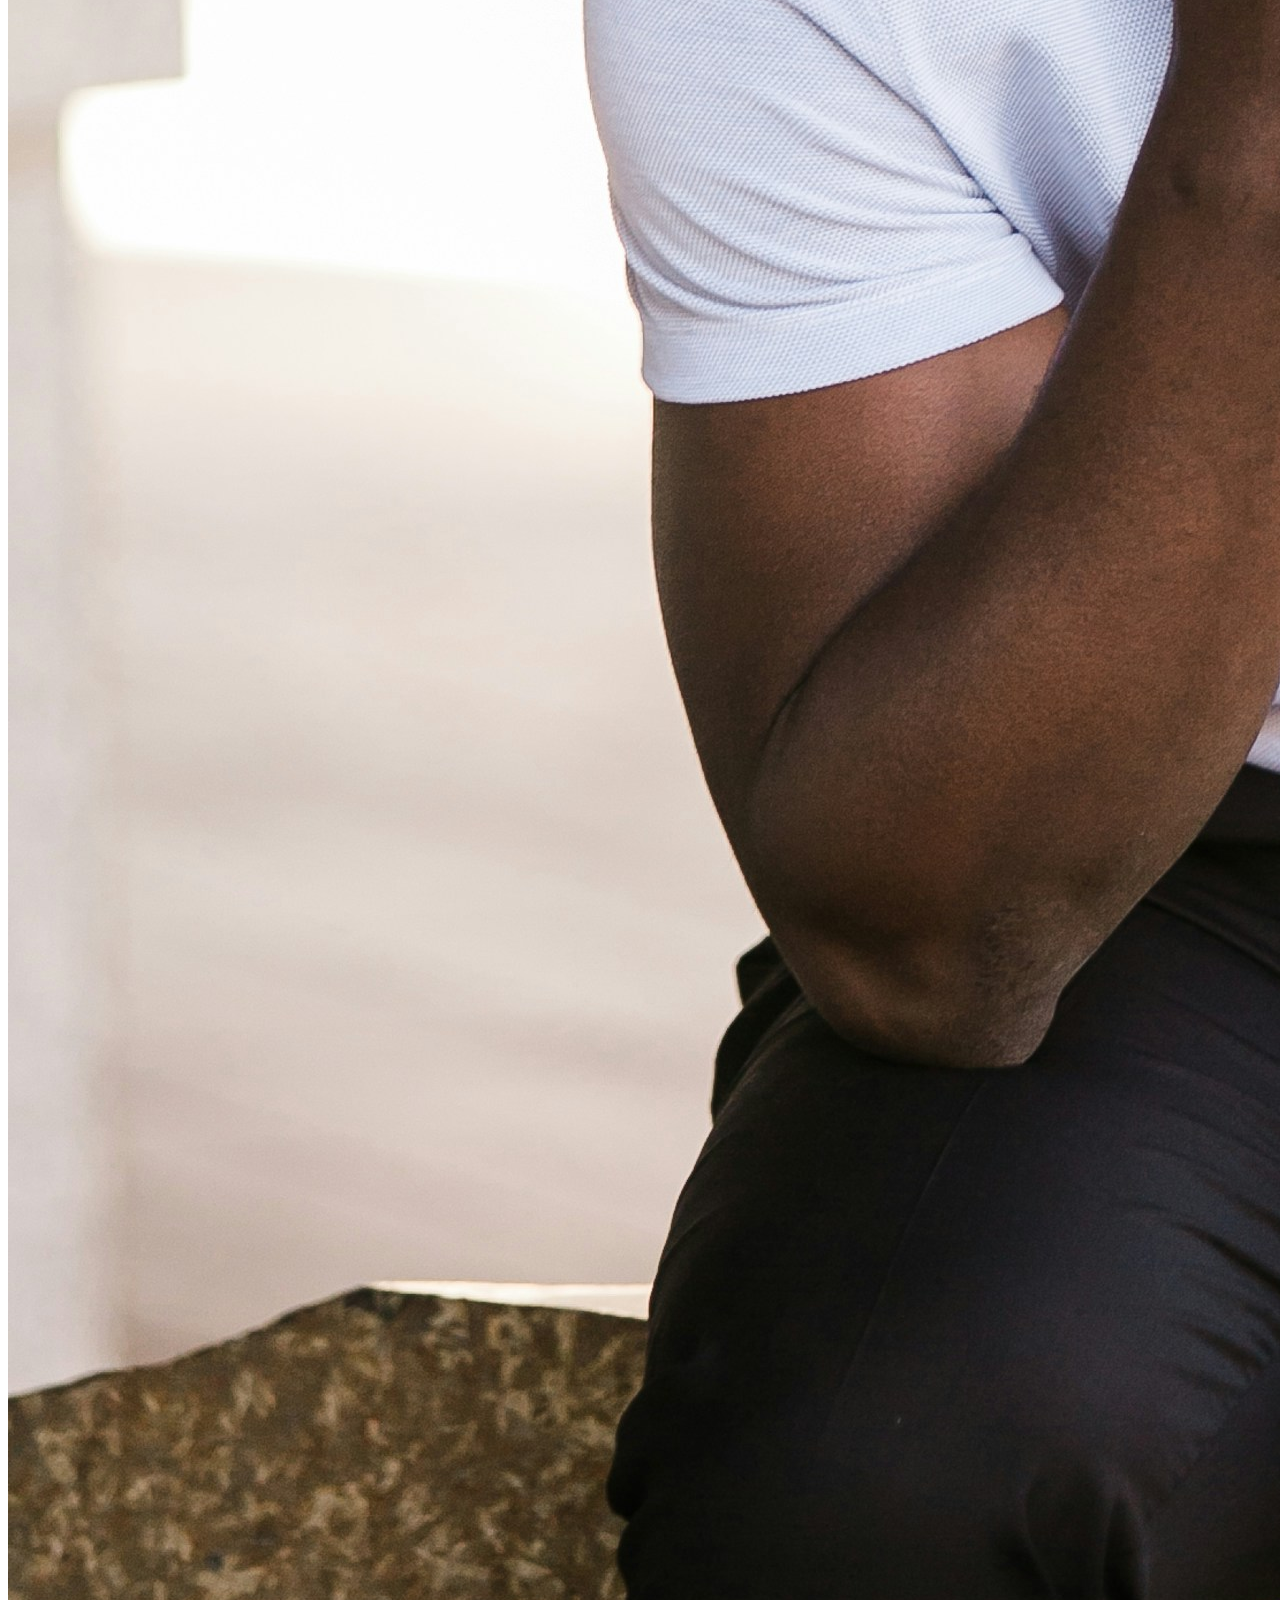
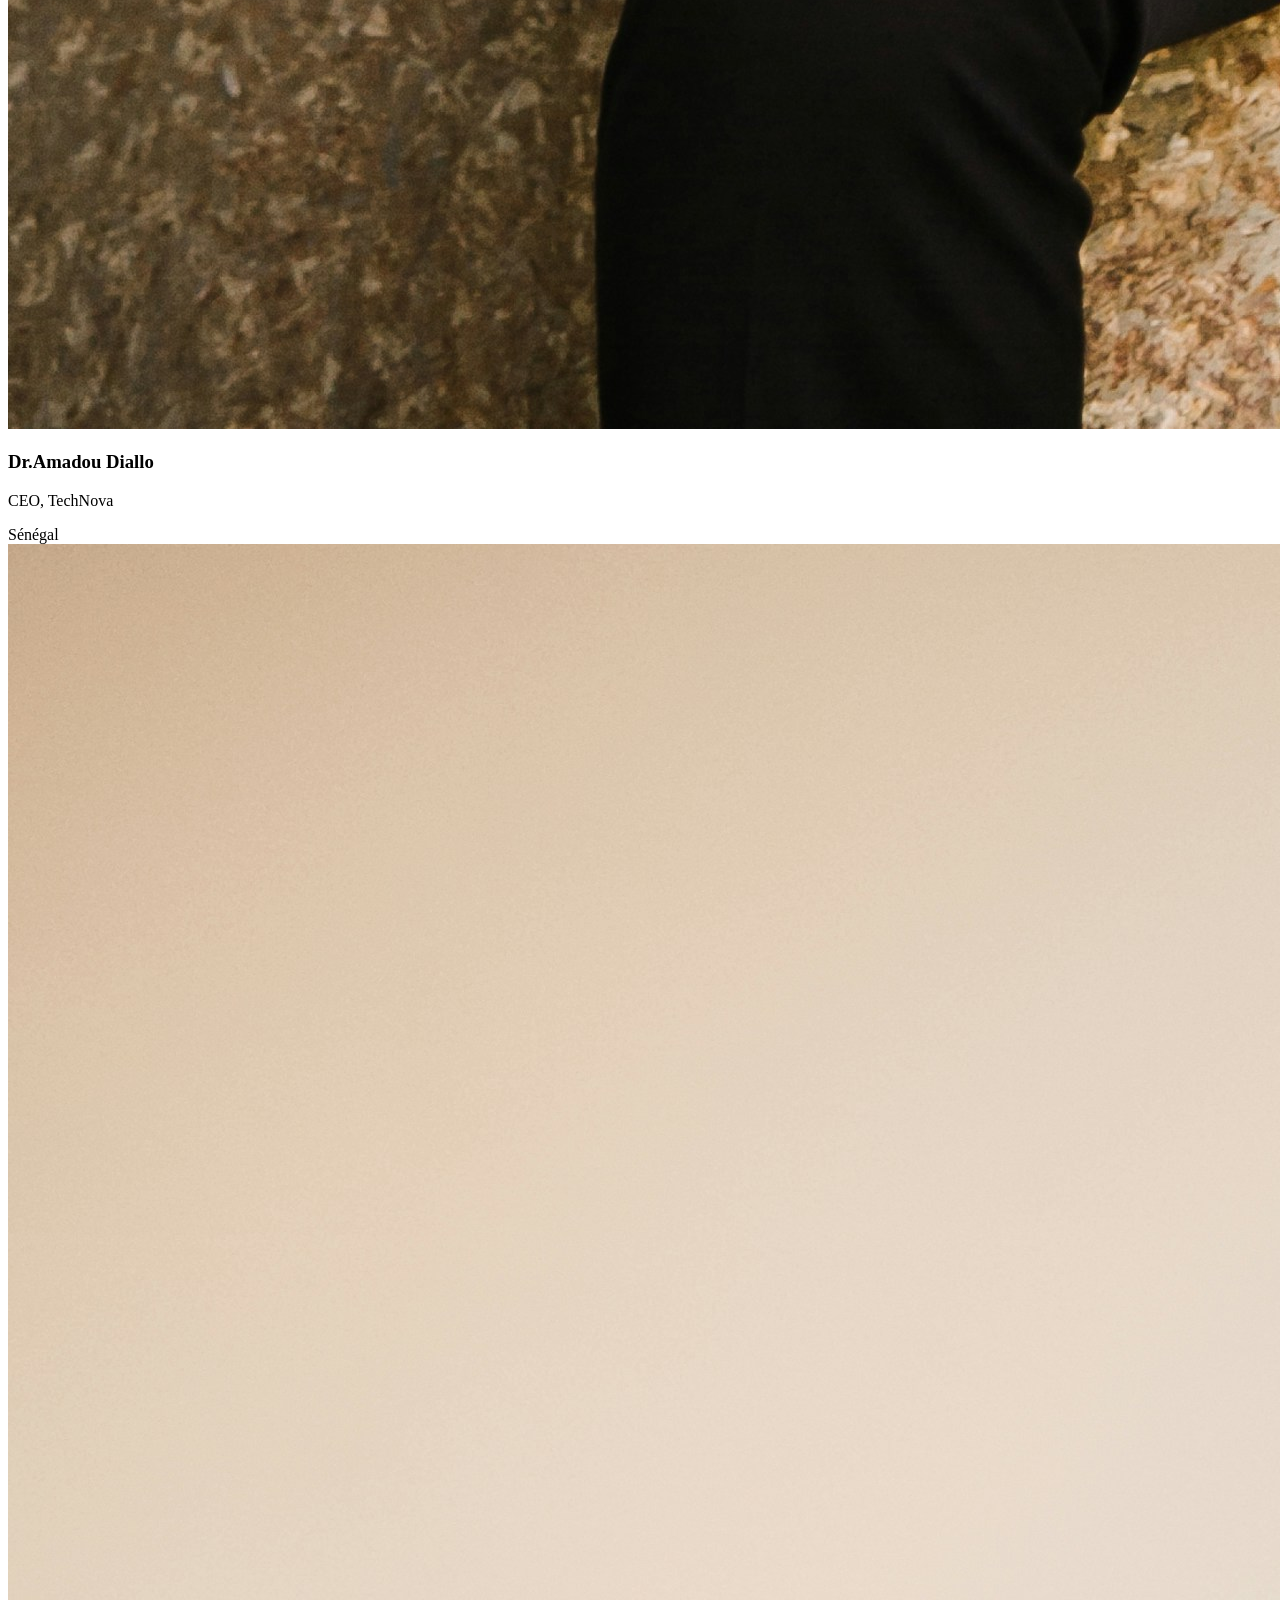
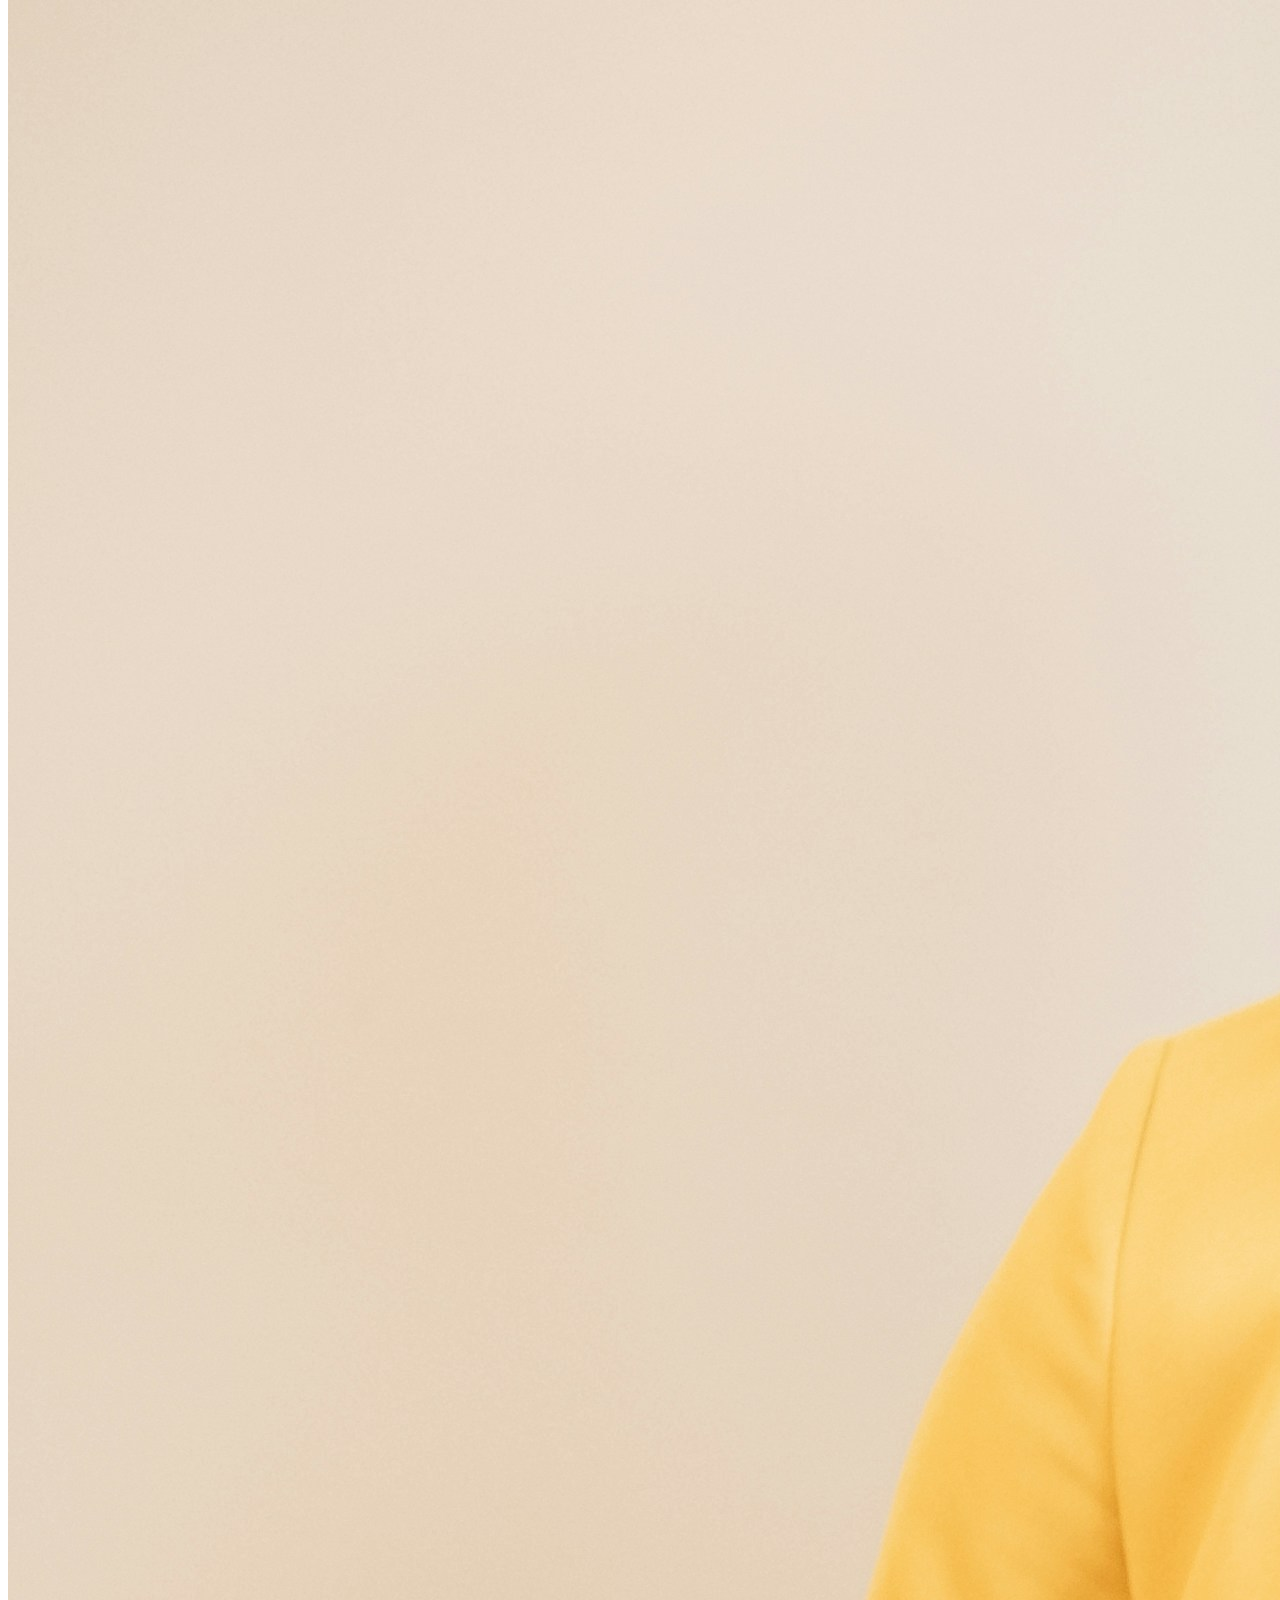
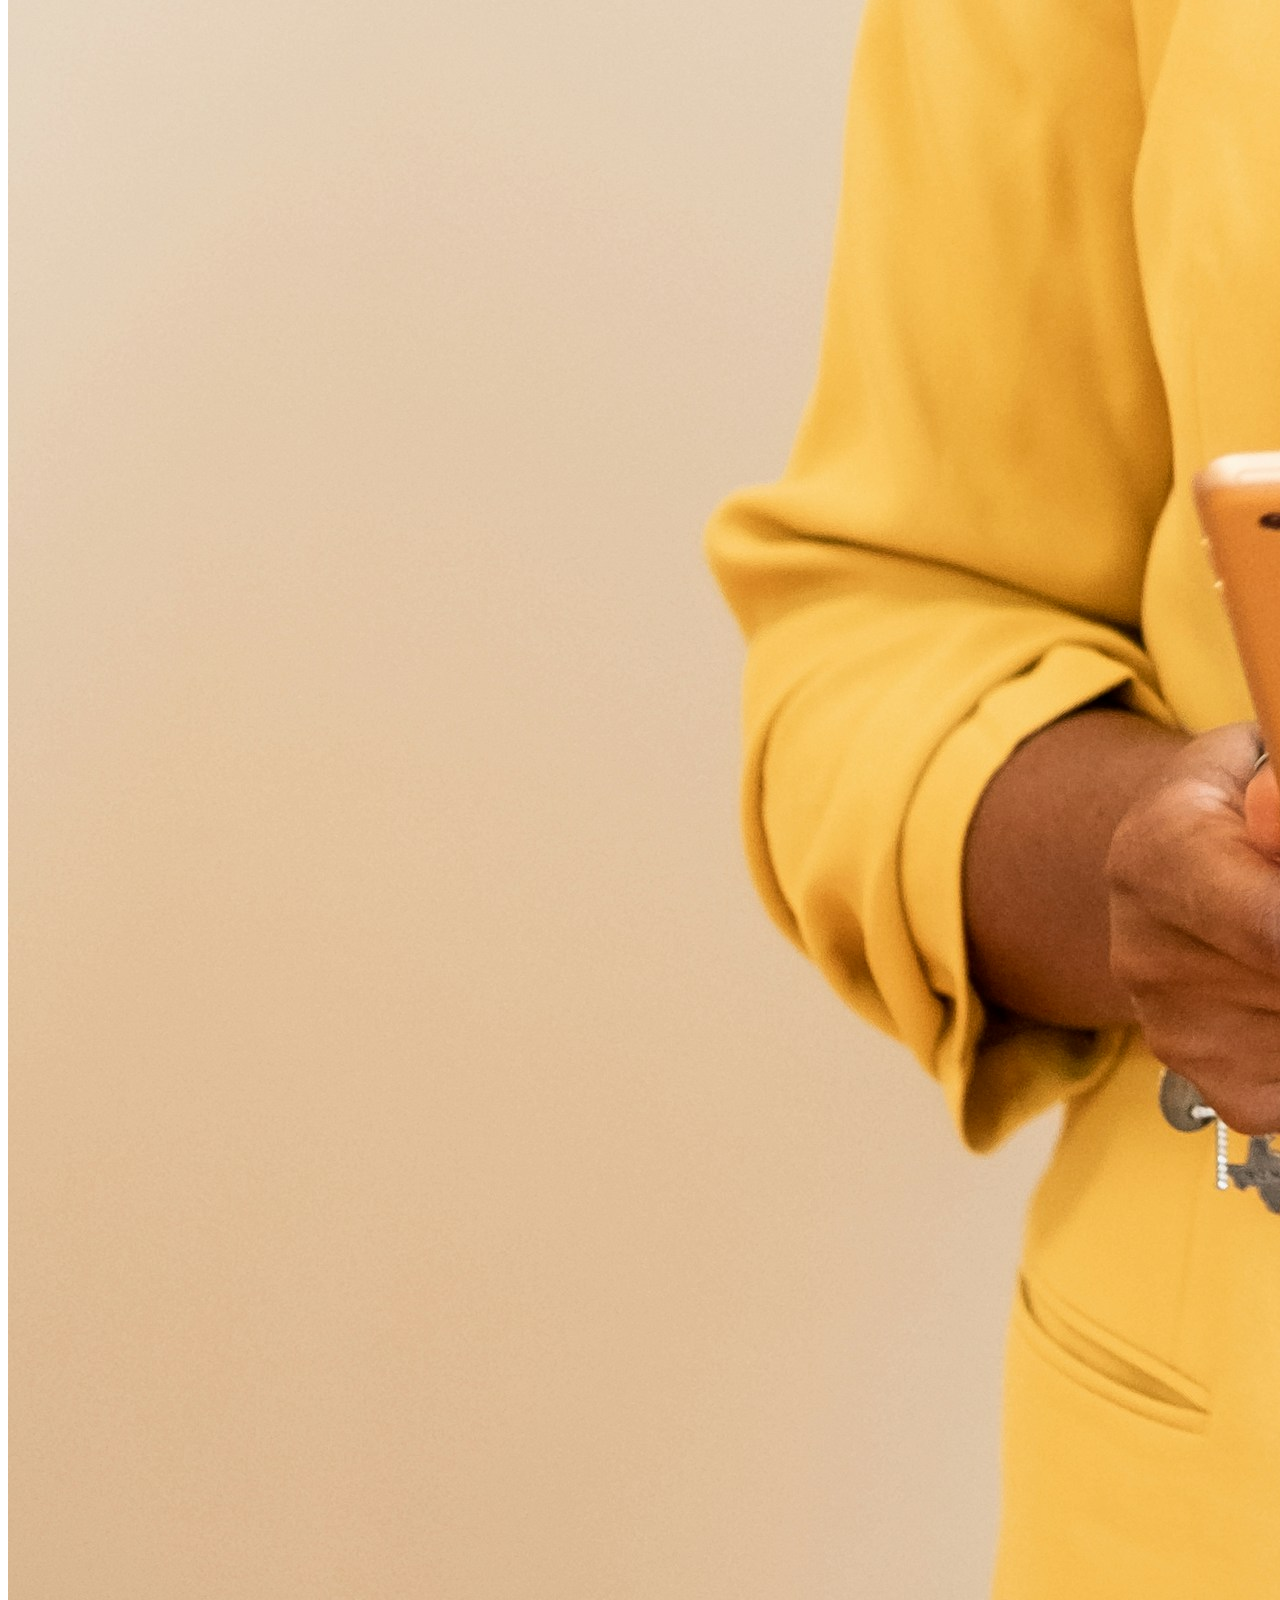
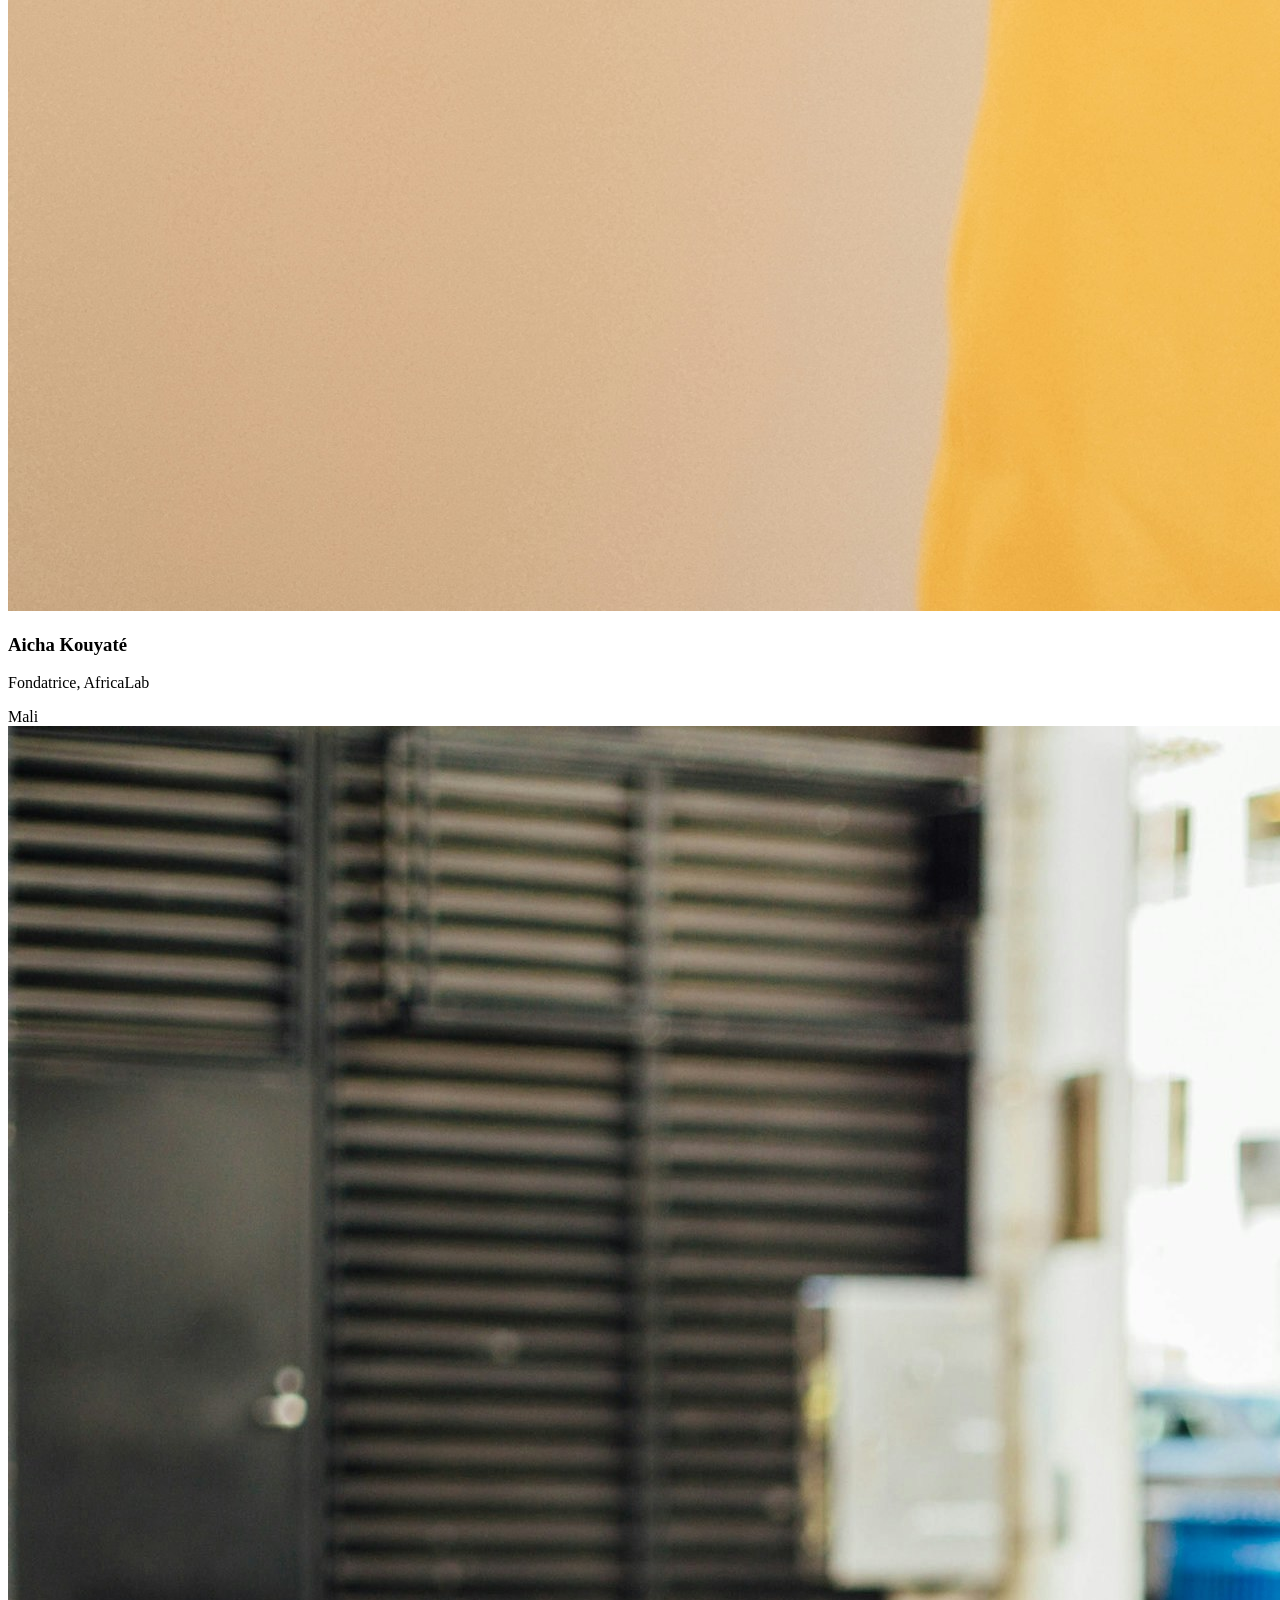
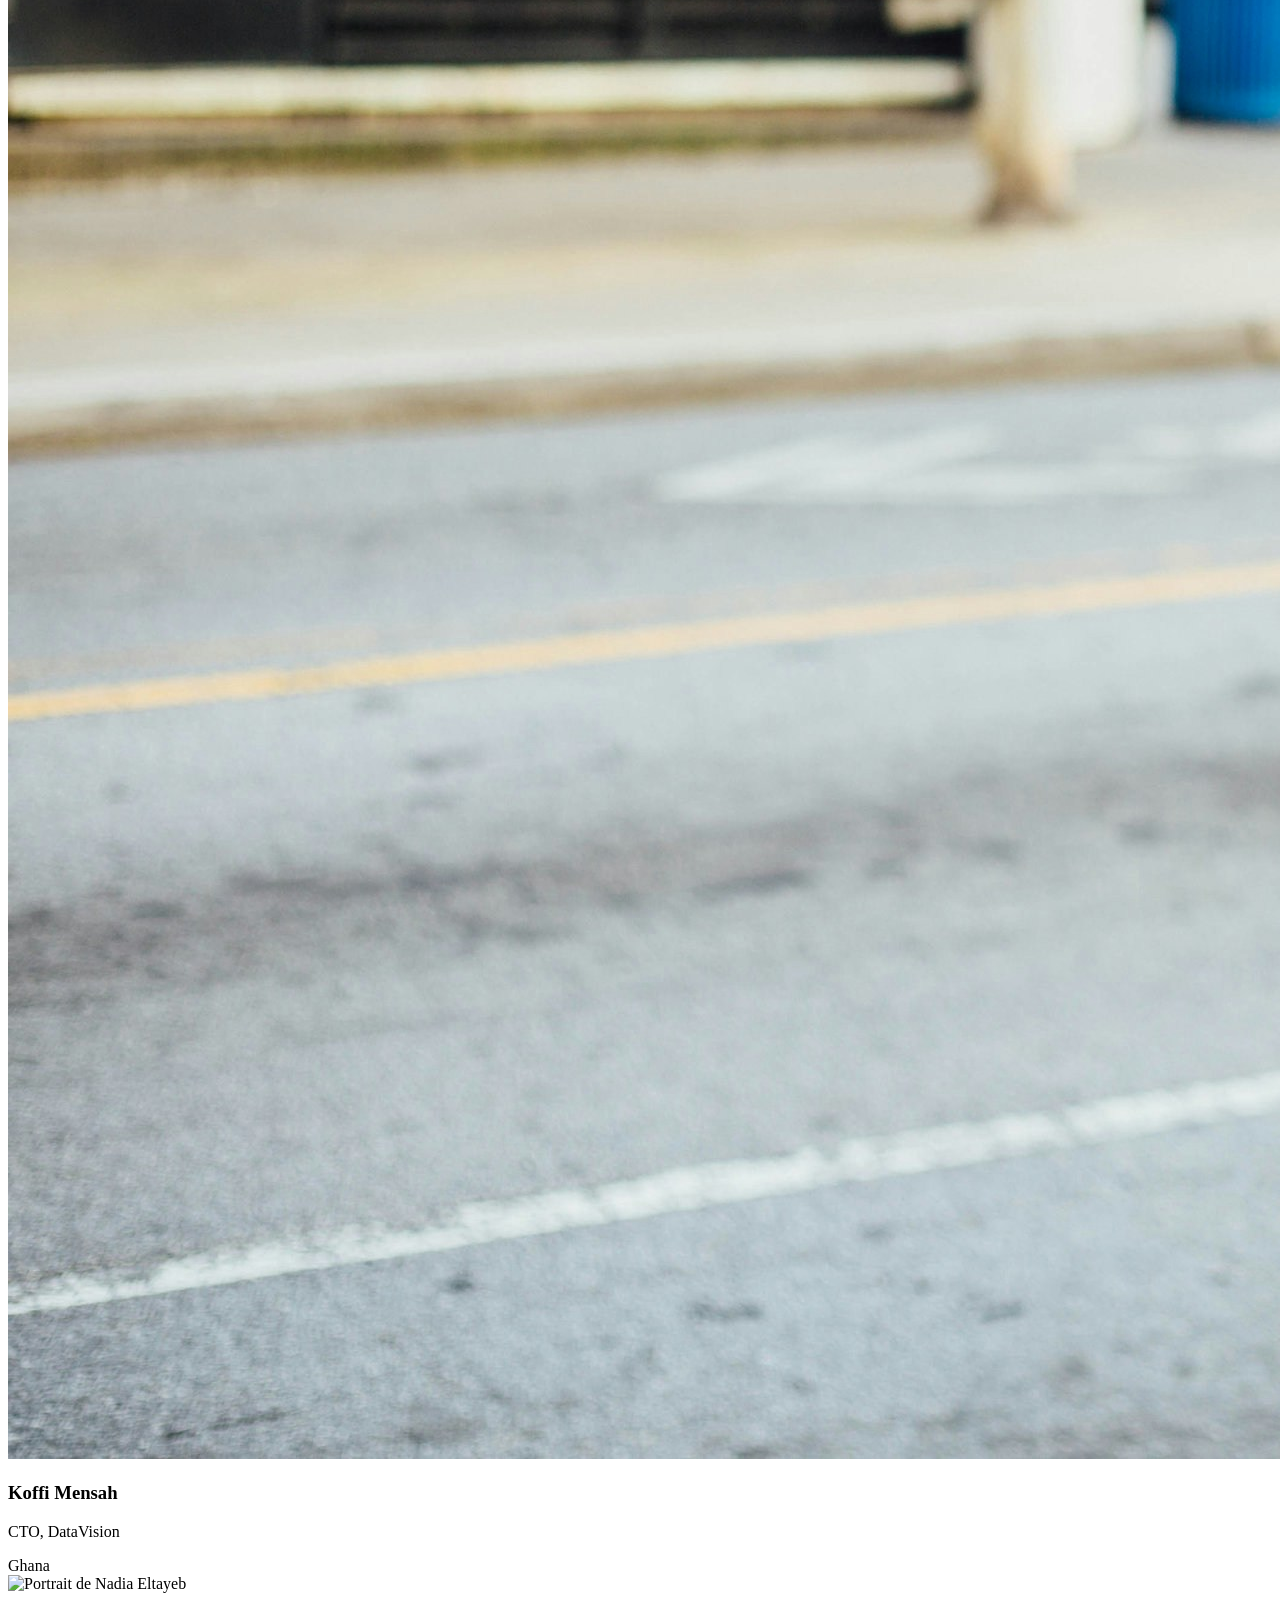
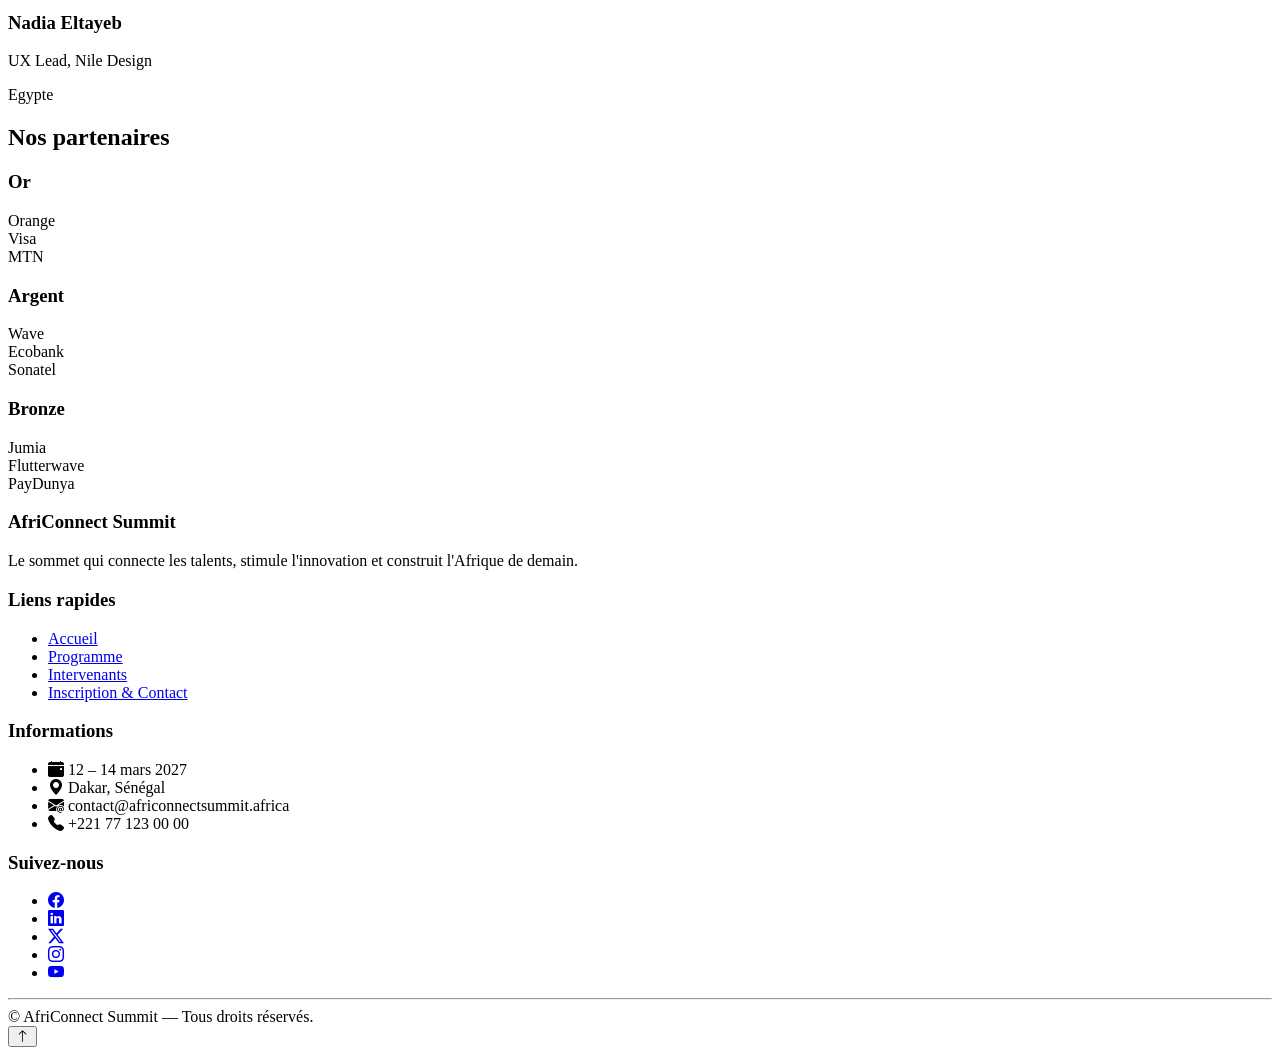
==== commit cbfd9252: "COMMIT 4: Modification de la section sponsors et verifications de tous les images exixtentielles" ====
--- a/index.html
+++ b/index.html
@@ -174,54 +174,36 @@
                 <article class="sponsors-card sponsor-or">
                     <h3>Or</h3>
                     <div class="sponsor-list">
-                        <div class="sponsor-item">
-                            <img src="images/sponsors/orange.svg" alt="Logo Orange">
-                        </div>
-                        <div class="sponsor-item">
-                            <img src="images/sponsors/visa.svg" alt="Logo Visa">
-                        </div>
-                        <div class="sponsor-item">
-                            <img src="images/sponsors/mtn.svg" alt="Logo MTN">
-                        </div>
+                        <div class="sponsor-item">Orange</div>
+                        <div class="sponsor-item">Visa</div>
+                        <div class="sponsor-item">MTN</div>
                     </div>
                 </article>
 
                 <article class="sponsors-card sponsor-argent">
                     <h3>Argent</h3>
                     <div class="sponsor-list">
-                        <div class="sponsor-item">
-                            <img src="images/sponsors/wave.svg" alt="Logo Wave">
-                        </div>
-                        <div class="sponsor-item">
-                            <img src="images/sponsors/ecobank.svg" alt="Logo Ecobank">
-                        </div>
-                        <div class="sponsor-item">
-                            <img src="images/sponsors/sonatel.svg" alt="Logo Sonatel">
-                        </div>
+                        <div class="sponsor-item">Wave</div>
+                        <div class="sponsor-item">Ecobank</div>
+                        <div class="sponsor-item">Sonatel</div>
                     </div>
                 </article>
 
                 <article class="sponsors-card sponsor-bronze">
                     <h3>Bronze</h3>
                     <div class="sponsor-list">
-                        <div class="sponsor-item">
-                            <img src="images/sponsors/jumia.svg" alt="Logo Jumia">
-                        </div>
-                        <div class="sponsor-item">
-                            <img src="images/sponsors/flutterwave.svg" alt="Logo Flutterwave">
-                        </div>
-                        <div class="sponsor-item">
-                            <img src="images/sponsors/paydunya.svg" alt="Logo PayDunya">
-                        </div>
+                        <div class="sponsor-item">Jumia</div>
+                        <div class="sponsor-item">Flutterwave</div>
+                        <div class="sponsor-item">PayDunya</div>
                     </div>
                 </article>
 
             </div>
         </section>
 
+
+
     </main>
-     <!-- FOOTER SECTION -->
-
     <footer>
 
         <div class="footer-container">
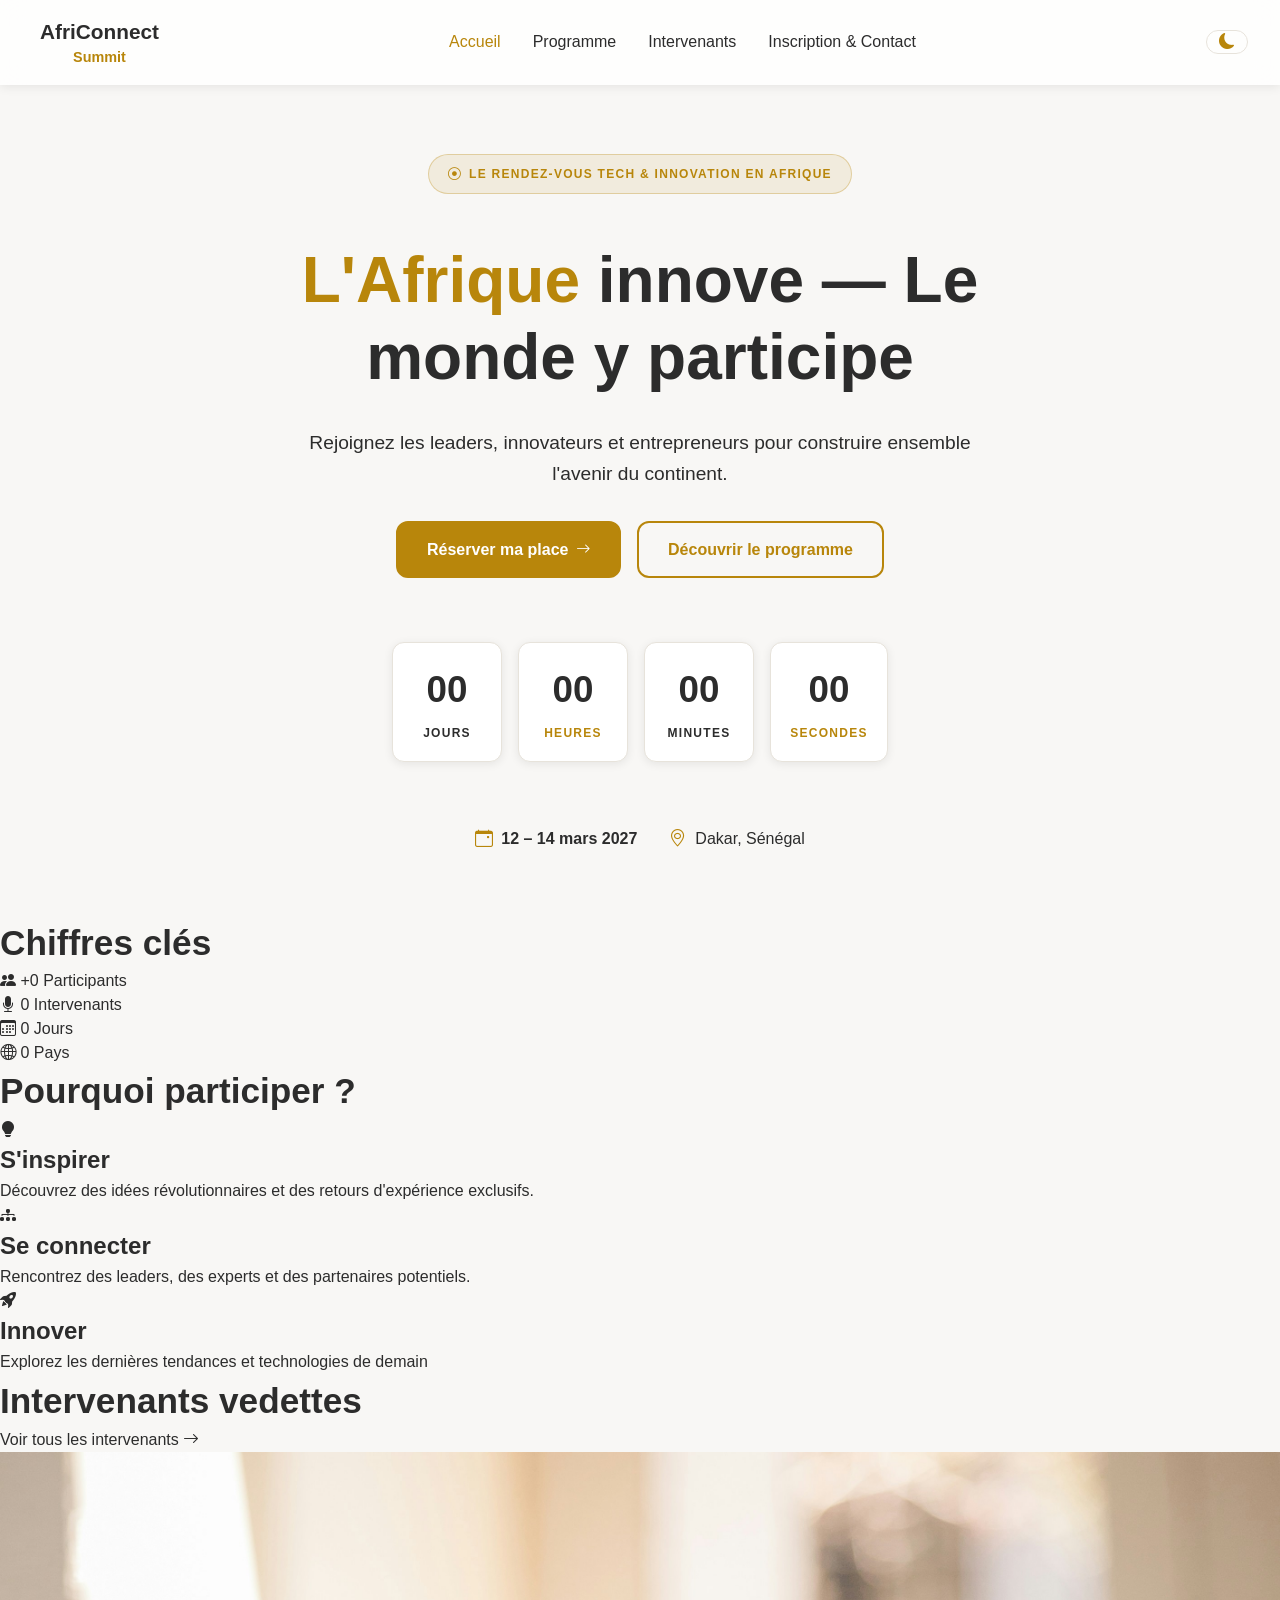
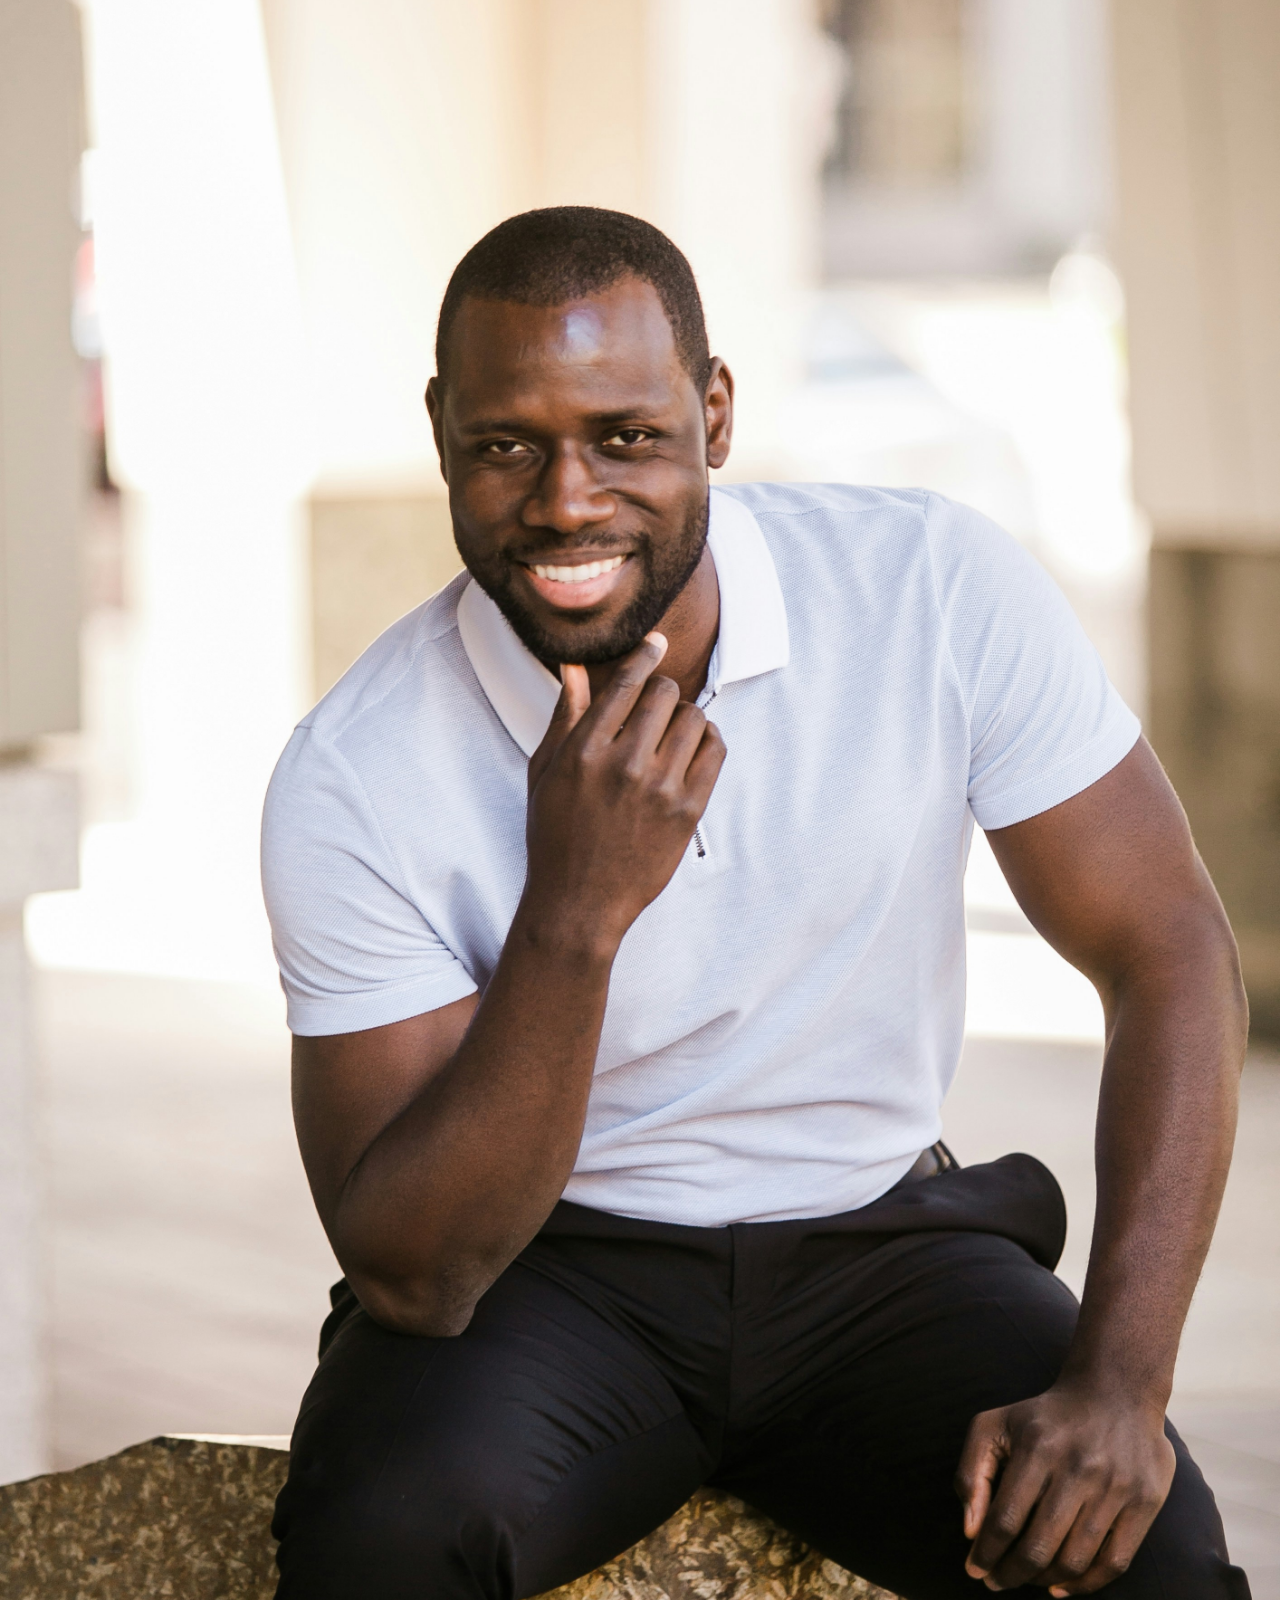
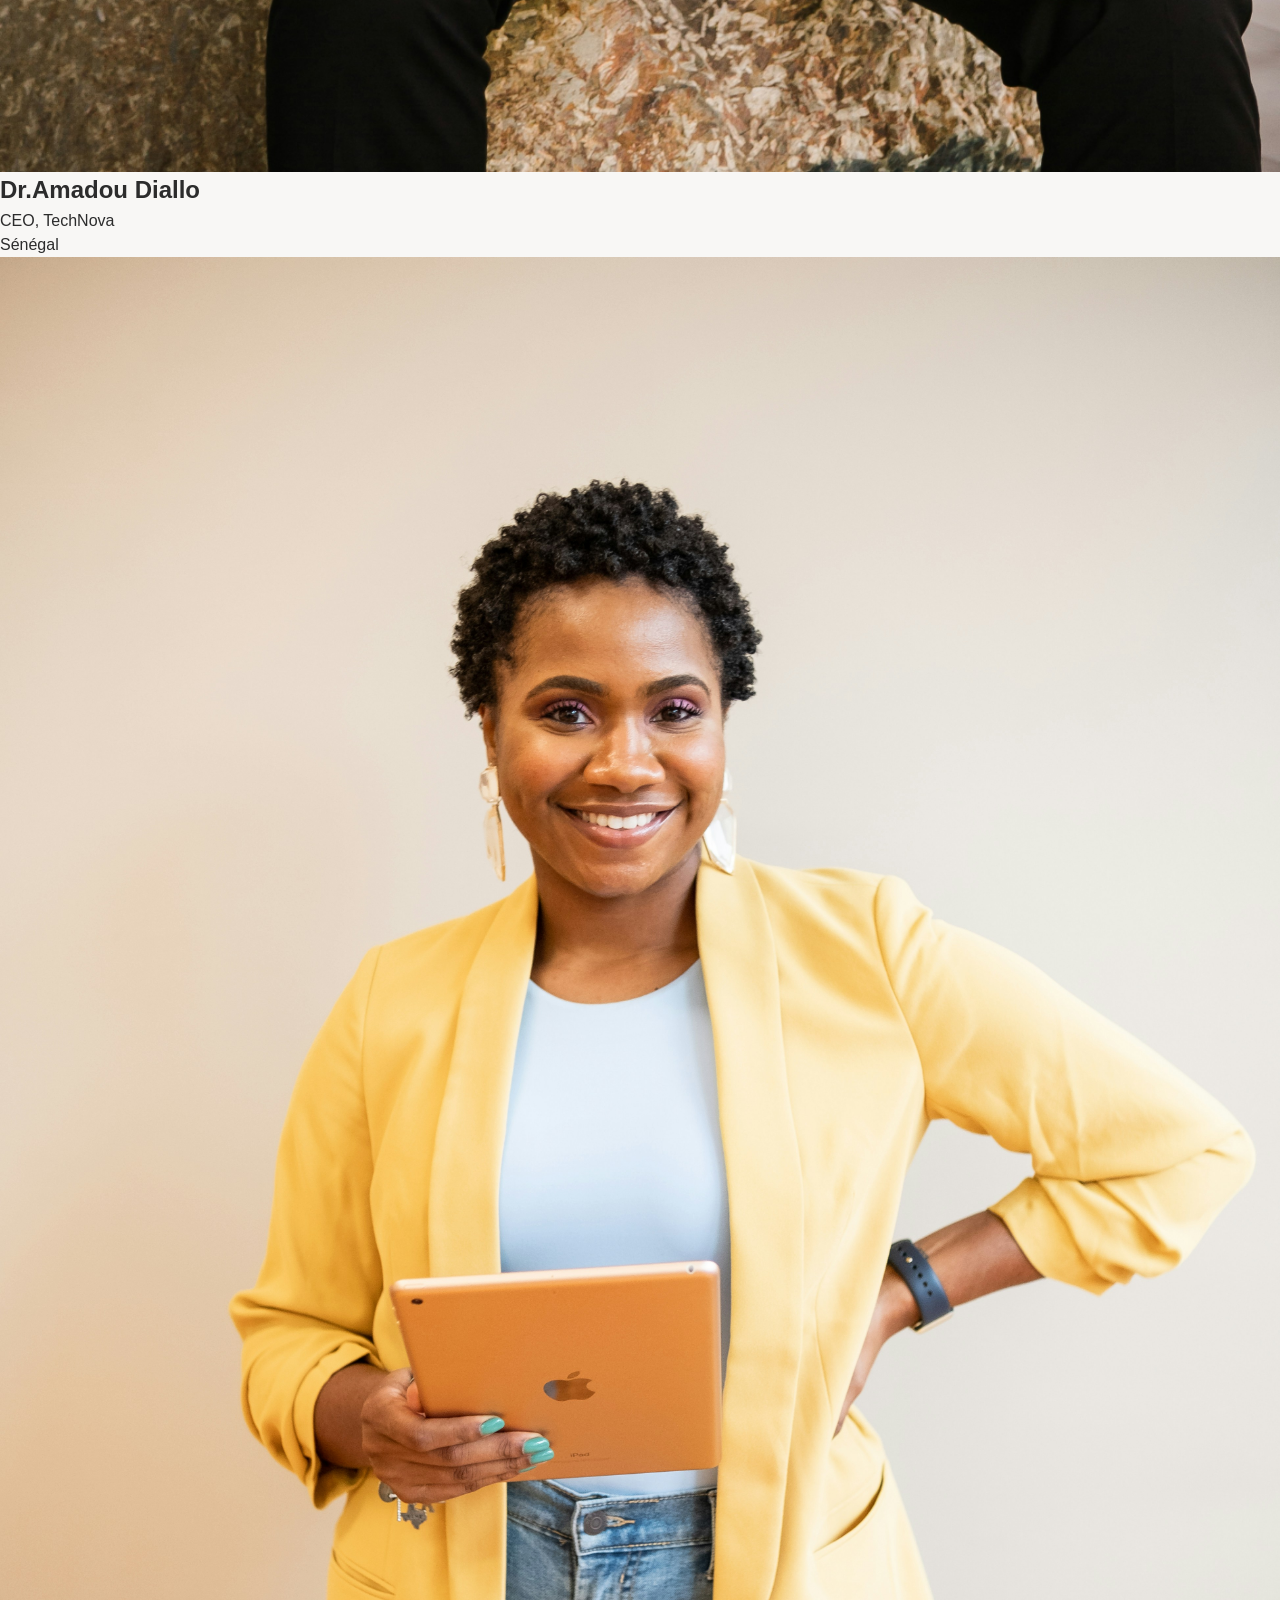
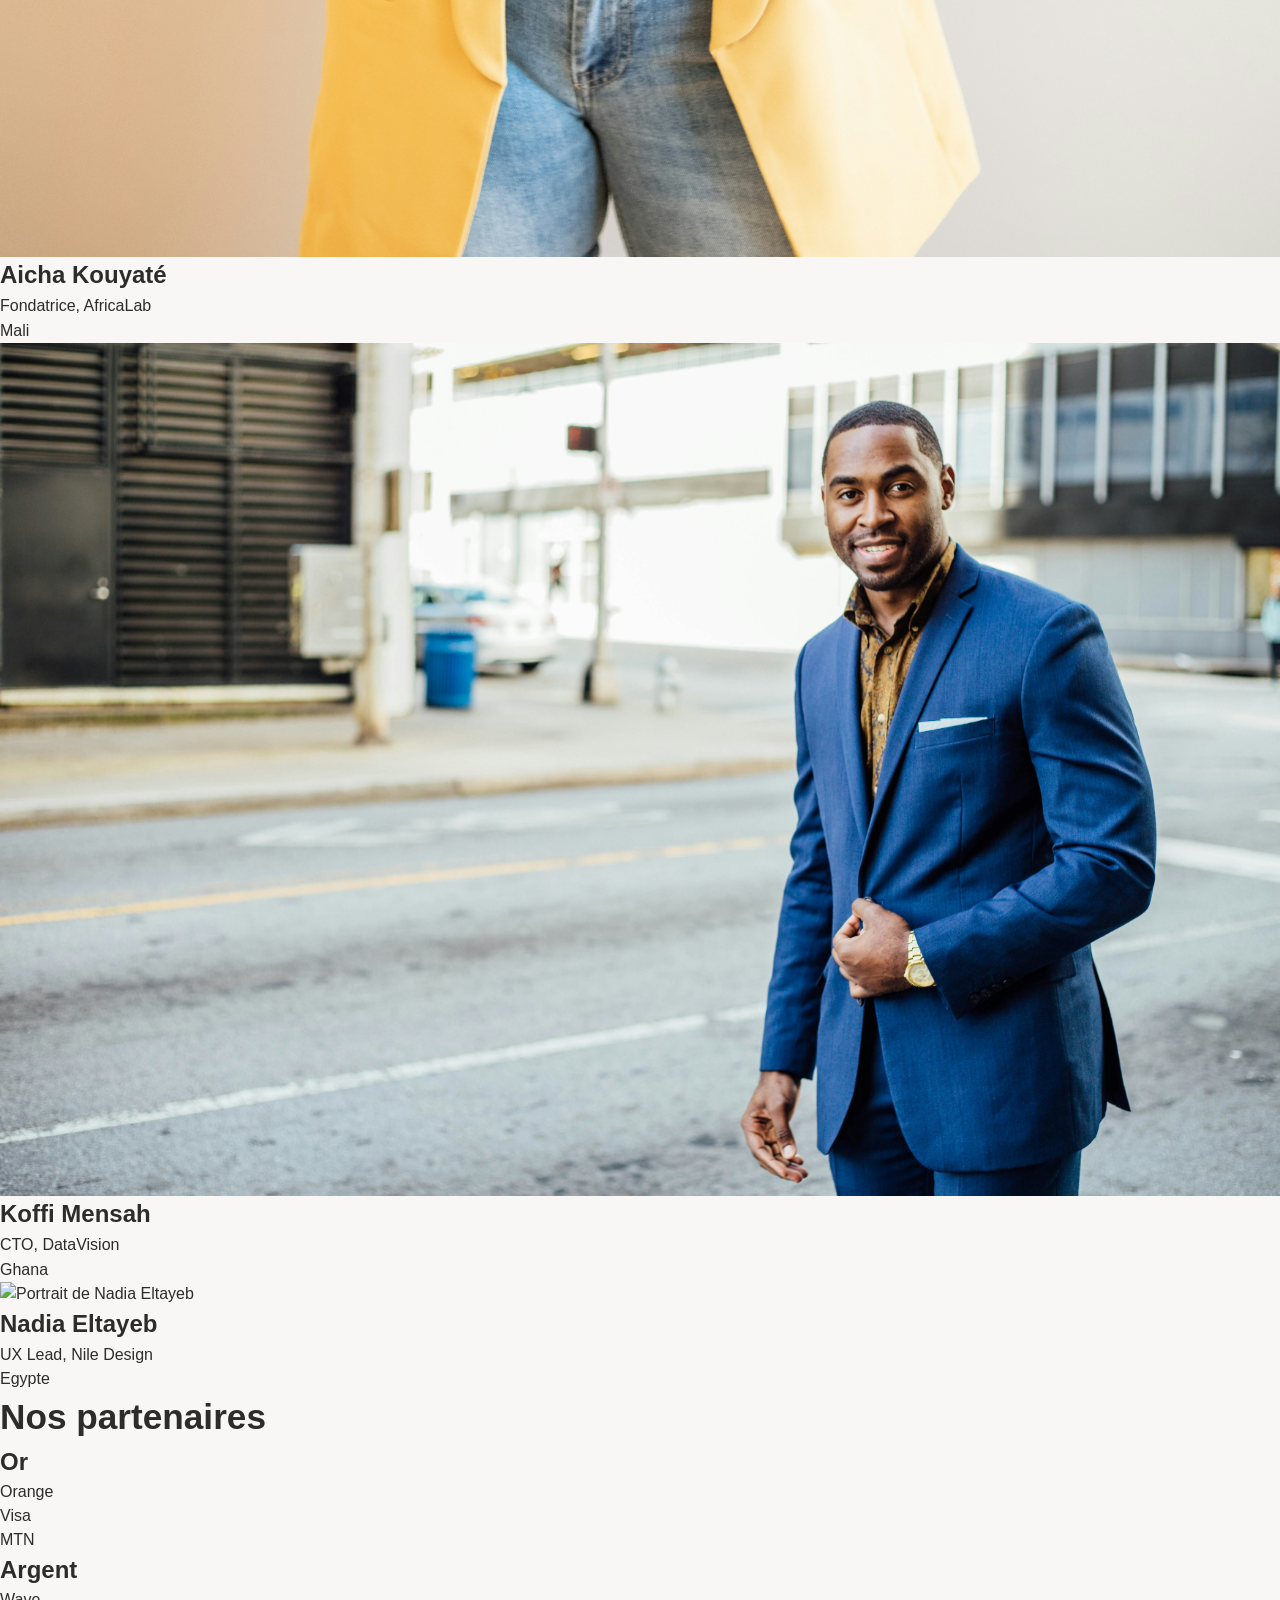
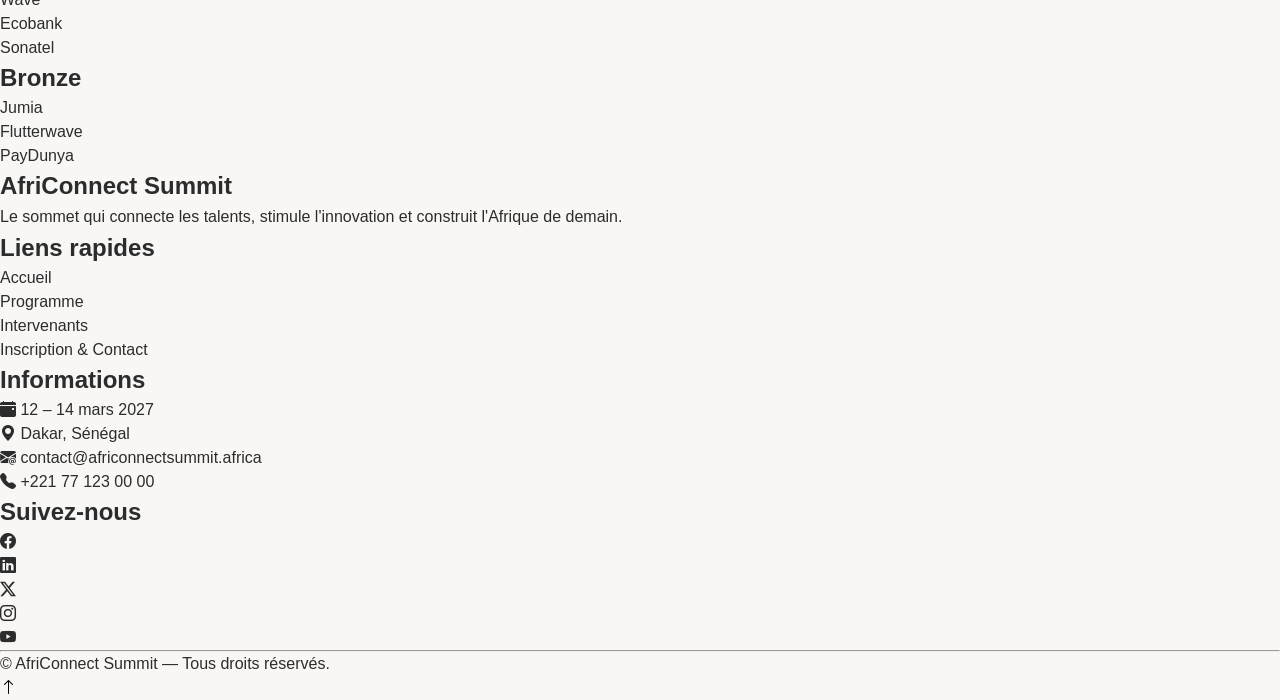
==== commit 76a1f6d0: "COMMIT 5: Mise en place des variables CSS et stylisation navbar + hero" ====
--- a/index.html
+++ b/index.html
@@ -19,8 +19,12 @@
     <header>
         <nav class="navbar">
             <a href="index.html" class="logo">
-                <i class="bi bi-globe-europe-africa-fill"></i>
-                AfriConnect Summit
+                <i class="bi bi-globe-europe-africa-fill" aria-hidden="true"></i>
+
+                <div class="logo-text">
+                    <span class="logo-title">AfriConnect</span>
+                    <span class="logo-subtitle">Summit</span>
+                </div>
             </a>
             <ul class="nav-links">
                 <li><a href="index.html" aria-current="page">Accueil</a></li>
@@ -40,9 +44,11 @@
     <main>
         <!------------HERO Section-------------------------->
         <section class="hero">
-            <i class="bi bi-record-circle"></i>
-            <span>LE RENDEZ-VOUS TECH & INNOVATION EN AFRIQUE</span>
-            <h1>Connecter. Innover. Transformer l'Afrique.</h1>
+            <div class="hero-badge">
+                <i class="bi bi-record-circle"></i>
+                <span>LE RENDEZ-VOUS TECH & INNOVATION EN AFRIQUE</span>
+            </div>
+            <h1><span class="text-stylise">L'Afrique</span> innove — Le monde y participe</h1>
             <p>Rejoignez les leaders, innovateurs et entrepreneurs pour construire ensemble l'avenir du continent.</p>
             <div class="cta-buttons">
                 <a class="btn btn-primary" href="contact.html">
@@ -58,7 +64,7 @@
                 </div>
                 <div class="countdown-item">
                     <span id="heures">00</span>
-                    <span class="countdown-label">HEURES</span>
+                    <span class="countdown-label styletime">HEURES</span>
                 </div>
                 <div class="countdown-item">
                     <span id="minutes">00</span>
@@ -66,7 +72,7 @@
                 </div>
                 <div class="countdown-item">
                     <span id="secondes">00</span>
-                    <span class="countdown-label">SECONDES</span>
+                    <span class="countdown-label styletime">SECONDES</span>
                 </div>
             </div>
             <div class="date-lieu">
--- a/css/style.css
+++ b/css/style.css
@@ -0,0 +1,424 @@
+:root {
+
+    /*  COULEURS  */
+
+    /* Mode clair  */
+
+    --couleur-fond: #F8F7F5;
+    --couleur-texte: #2C2C2C;
+
+    --couleur-accent: #B8860B;
+    --couleur-secondaire: #8B5E3C;
+
+    --couleur-bordure: #E7E3DB;
+    --couleur-carte: #FFFFFF;
+    --fond-navbar: rgba(255, 255, 255, 0.8);
+
+    /*  TYPOGRAPHIE  */
+
+    --police-titres: "Space Grotesk", sans-serif;
+    --police-texte: "Manrope", sans-serif;
+
+    /*  ESPACEMENTS  */
+
+    --espacement-petit: 0.5rem;
+    --espacement-moyen: 1rem;
+    --espacement-grand: 2rem;
+    --espacement-tres-grand: 4rem;
+
+    /* CONTENEUR  */
+
+    --largeur-conteneur: 1200px;
+
+    /*  ARRONDIS  */
+
+    --rayon-petit: 8px;
+    --rayon-bordure: 12px;
+    --rayon-grand: 20px;
+
+    /*  OMBRES  */
+
+    --ombre-legere: 0 2px 10px rgba(0, 0, 0, 0.08);
+    --ombre-moyenne: 0 8px 25px rgba(0, 0, 0, 0.12);
+
+    /*  TRANSITION  */
+
+    --transition: 0.3s ease;
+
+}
+
+/*  MODE SOMBRE  */
+
+[data-theme="dark"] {
+
+    --couleur-fond: #18181B;
+    --couleur-texte: #F5F5F4;
+
+    --couleur-bordure: #34343A;
+    --couleur-carte: #242428;
+    --fond-navbar: rgba(24, 24, 27, 0.8);
+
+}
+
+/* Reinitialisation */
+
+*,
+*::before,
+*::after {
+    margin: 0;
+    padding: 0;
+    box-sizing: border-box;
+    /* pour que la largeur soit egale a la largeur de l'element */
+}
+
+html {
+    scroll-behavior: smooth;
+    /* pour scroller doucement et de maniere fluide */
+}
+
+body {
+    min-height: 100vh;
+}
+
+img {
+    display: block;
+    max-width: 100%;
+    height: auto;
+}
+
+ul {
+    list-style: none;
+}
+
+a {
+    text-decoration: none;
+    color: inherit;
+}
+
+button,
+input,
+select,
+textarea {
+    font: inherit;
+    /* meme police, meme taille que leur element parent */
+    border: none;
+    background: none;
+}
+
+table {
+    border-collapse: collapse;
+    width: 100%;
+}
+
+body {
+    font-family: var(--police-texte);
+    background-color: var(--couleur-fond);
+    color: var(--couleur-texte);
+    line-height: 1.5;
+    transition: background-color var(--transition), color var(--transition);
+}
+
+/* TYPOGRAPHIE */
+
+h1,
+h2,
+h3 {
+    font-family: var(--police-titres);
+    font-weight: 700;
+}
+
+h1 {
+    font-size: 3rem;
+}
+
+h2 {
+    font-size: 2.2rem;
+}
+
+h3 {
+    font-size: 1.5rem;
+}
+
+p {
+    font-size: 1rem;
+    line-height: 1.6;
+}
+/* NAVBAR */
+
+.navbar {
+    position: fixed;
+    top: 0;
+    left: 0;
+    width: 100%;
+    display: flex;
+    justify-content: space-between;
+    align-items: center;
+    padding: var(--espacement-moyen) var(--espacement-grand);
+    backdrop-filter: blur(12px);
+    z-index: 1000;
+    background-color: var(--fond-navbar);
+    box-shadow: var(--ombre-legere);
+}
+.logo {
+    display: flex;
+    align-items: center;
+    gap: var(--espacement-petit);   
+}
+.logo i {
+    font-size: 2rem;
+    color: var(--couleur-accent);
+}
+.logo-text {
+    display: flex;
+    flex-direction: column;
+}
+.logo-title {
+    font-family: var(--police-titres);
+    font-size: 1.3rem;
+    font-weight: 700;
+    color: var(--couleur-texte);
+}
+
+.logo-subtitle {
+    font-family: var(--police-titres);
+    font-size: 0.9rem;
+    font-weight: 600;
+    color: var(--couleur-accent);
+    text-align: center;
+}
+
+
+.nav-links {
+    display: flex;
+    align-items: center;
+    gap: var(--espacement-grand);
+}
+.nav-links a {
+    color: var(--couleur-texte);
+    font-weight: 500;
+    transition: var(--transition);
+    
+    
+}
+.nav-links a[aria-current="page"] {
+    color: var(--couleur-accent);
+}
+.nav-links a:hover {
+    color: var(--couleur-accent);
+}
+.theme-toggle {
+    width: 42px;
+    height: 24px;
+    border: 1px solid var(--couleur-bordure);
+    border-radius: 999px;
+    display: flex;
+    align-items: center;
+    justify-content: center;
+    cursor: pointer;
+    color: var(--couleur-accent);
+    transition: var(--transition);
+    background-color: var(--couleur-blanc);
+
+}
+.menu-toggle {
+    width: 40px;
+    height: 40px;
+    display: none;
+    align-items: center;
+    justify-content: center;
+    cursor: pointer;
+    color: var(--couleur-texte);
+    font-size: 2.5rem;
+}
+main {
+    padding-top: 90px;
+}
+/* HERO */
+.hero {
+    min-height: calc(100vh - 90px);
+    display: flex;
+    flex-direction: column;
+    justify-content: center;
+    align-items: center;
+    text-align: center;
+    gap: var(--espacement-grand);
+    padding: var(--espacement-tres-grand);
+}
+/* BADGE */
+
+.hero-badge {
+    display: inline-flex;
+    align-items: center;
+    gap: var(--espacement-petit);
+
+    padding: 0.6rem 1.2rem;
+
+    background-color: rgba(184, 134, 11, 0.1);
+
+    border: 1px solid rgba(184, 134, 11, 0.3);
+
+    border-radius: 999px;
+}
+.hero-badge i {
+    color: var(--couleur-accent);
+    font-size: 0.8rem;
+}
+.hero-badge span {
+    font-size: 0.75rem;
+    font-weight: 700;
+
+    letter-spacing: 0.08rem;
+
+    text-transform: uppercase;
+
+    color: var(--couleur-accent);
+}
+
+.hero h1 {
+    max-width: 850px;
+    font-size: 4rem;
+    line-height: 1.2;
+    margin-top: var(--espacement-moyen);
+}
+
+.hero p {
+    max-width: 700px;
+    font-size: 1.2rem;
+    color: var(--couleur-texte);
+}
+.text-stylise {
+    color: var(--couleur-accent);
+}
+/* BOUTONS CTA */
+.btn {
+    display: inline-flex;
+    align-items: center;
+    justify-content: center;
+    gap: var(--espacement-petit);
+    padding: 0.9rem 1.8rem;
+    border-radius: var(--rayon-bordure);
+    font-family: var(--police-titres);
+    font-weight: 600;
+    cursor: pointer;
+    transition: var(--transition);
+    font-size: 1rem;
+}
+.btn i {
+    font-size: 0.9rem;
+}
+
+.btn:active {
+    transform: scale(0.98);
+}
+.btn-primary {
+    background-color: var(--couleur-accent);
+    color: #FFFFFF;
+    border: 2px solid var(--couleur-accent);
+}
+.btn-secondary {
+    background-color: transparent;
+    color: var(--couleur-accent);
+    border: 2px solid var(--couleur-accent);
+}
+.btn-primary:hover {
+    background-color: var(--couleur-secondaire);
+    border-color: var(--couleur-secondaire);
+    transform: translateY(-3px);
+    box-shadow: var(--ombre-moyenne);
+}
+.btn-secondary:hover {
+    background-color: var(--couleur-accent);
+    color: #FFFFFF;
+    transform: translateY(-3px);
+    box-shadow: var(--ombre-moyenne);
+}
+.cta-buttons {
+    display: flex;
+    justify-content: center;
+    align-items: center;
+    gap: var(--espacement-moyen);
+    flex-wrap: wrap;
+}
+/* COMPTE À REBOURS */
+
+.countdown {
+    display: flex;
+    justify-content: center;
+    align-items: center;
+    gap: var(--espacement-moyen);
+    flex-wrap: wrap;
+    margin-top: var(--espacement-grand);
+}
+
+.countdown-item {
+    min-width: 110px;
+    padding: 1.2rem;
+
+    display: flex;
+    flex-direction: column;
+    align-items: center;
+    justify-content: center;
+
+    background-color: var(--couleur-carte);
+    border: 1px solid var(--couleur-bordure);
+    border-radius: var(--rayon-bordure);
+
+    box-shadow: var(--ombre-legere);
+    transition: var(--transition);
+}
+
+.countdown-item:hover {
+    transform: translateY(-4px);
+    box-shadow: var(--ombre-moyenne);
+}
+
+.countdown-item span:first-child {
+    font-family: var(--police-titres);
+    font-size: 2.3rem;
+    font-weight: 700;
+    color: var(--couleur-texte);
+}
+
+.countdown-label {
+    margin-top: 0.4rem;
+    font-size: 0.75rem;
+    font-weight: 600;
+    text-transform: uppercase;
+    letter-spacing: 0.08rem;
+    color: var(--couleur-texte);
+}
+/* DATE & LIEU  */
+
+.date-lieu {
+    display: flex;
+    justify-content: center;
+    align-items: center;
+    gap: var(--espacement-grand);
+
+    margin-top: var(--espacement-grand);
+
+    flex-wrap: wrap;
+}
+
+.date-lieu span {
+    display: flex;
+    align-items: center;
+    gap: var(--espacement-petit);
+
+    font-size: 1rem;
+    font-weight: 500;
+
+    color: var(--couleur-texte);
+}
+
+.date-lieu i {
+    color: var(--couleur-accent);
+    font-size: 1.1rem;
+}
+
+.date-lieu time {
+    font-weight: 600;
+}
+.styletime {
+    color: var(--couleur-accent);
+}
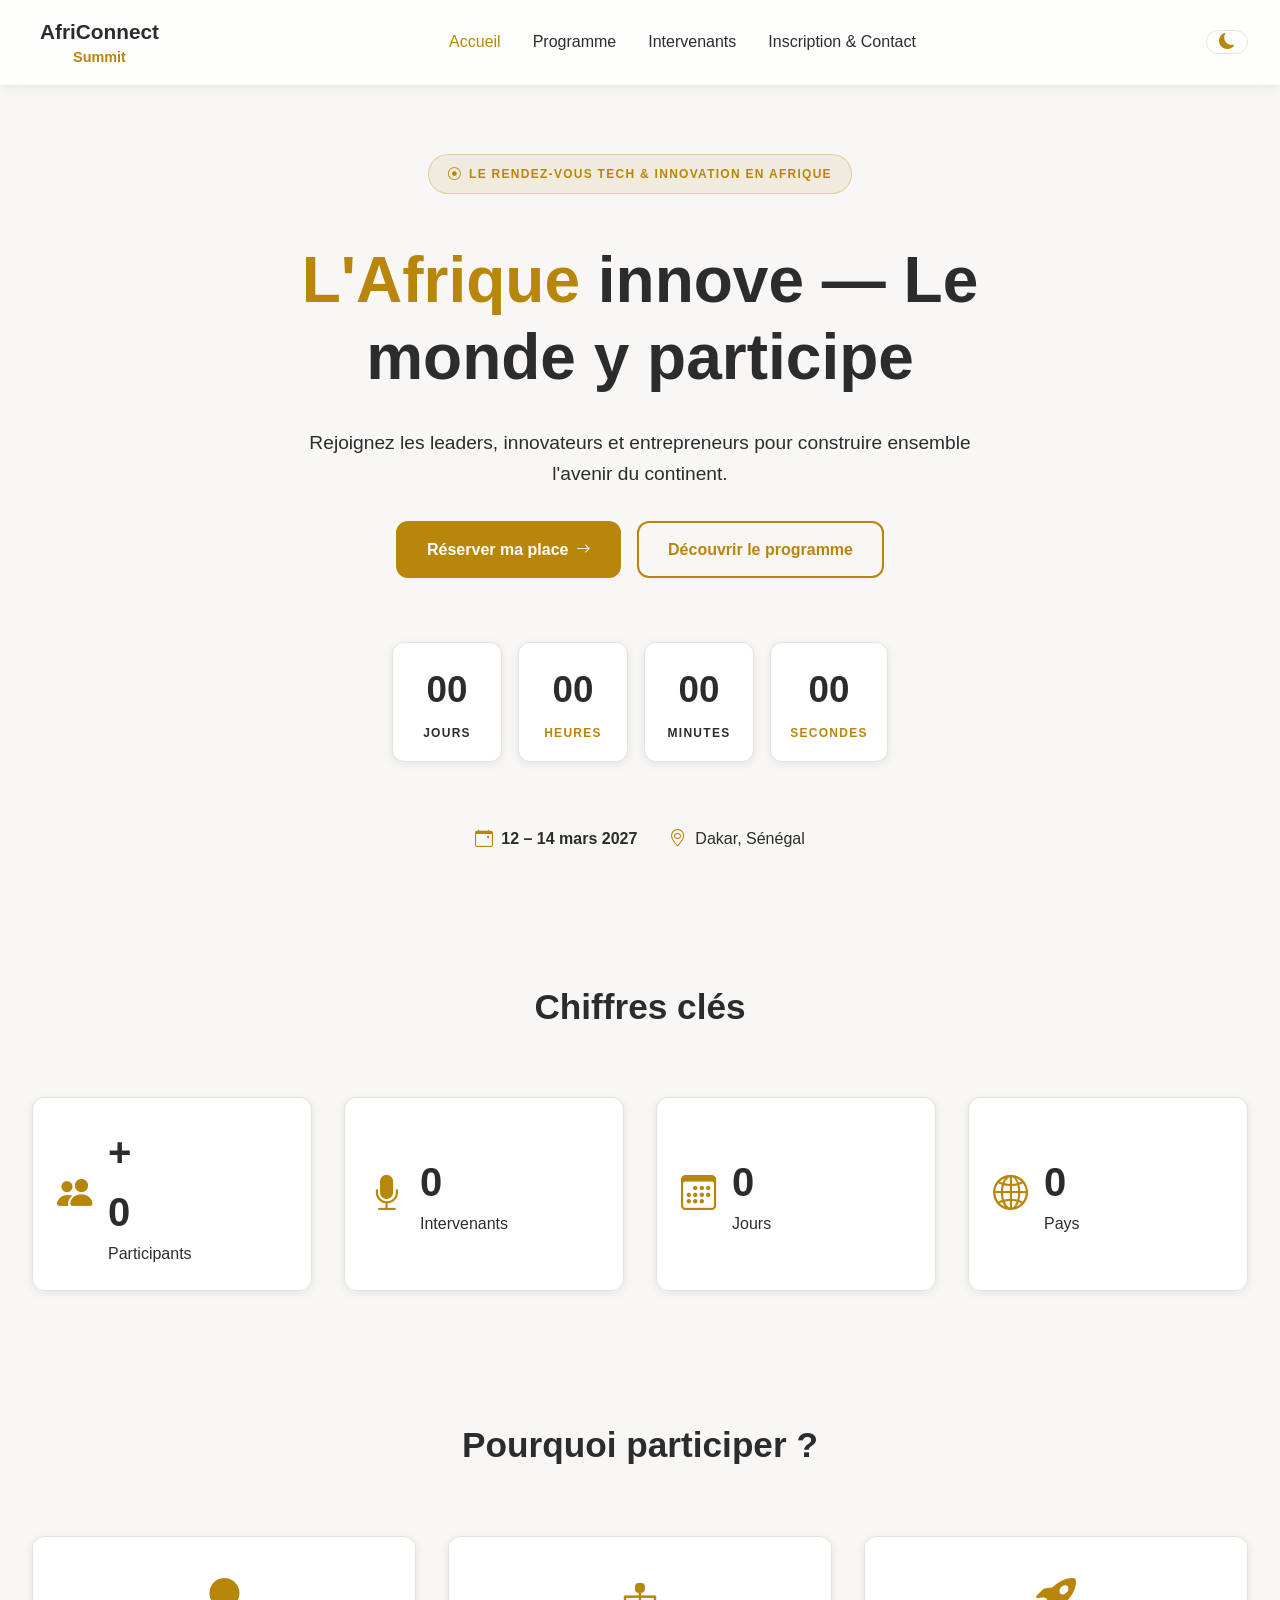
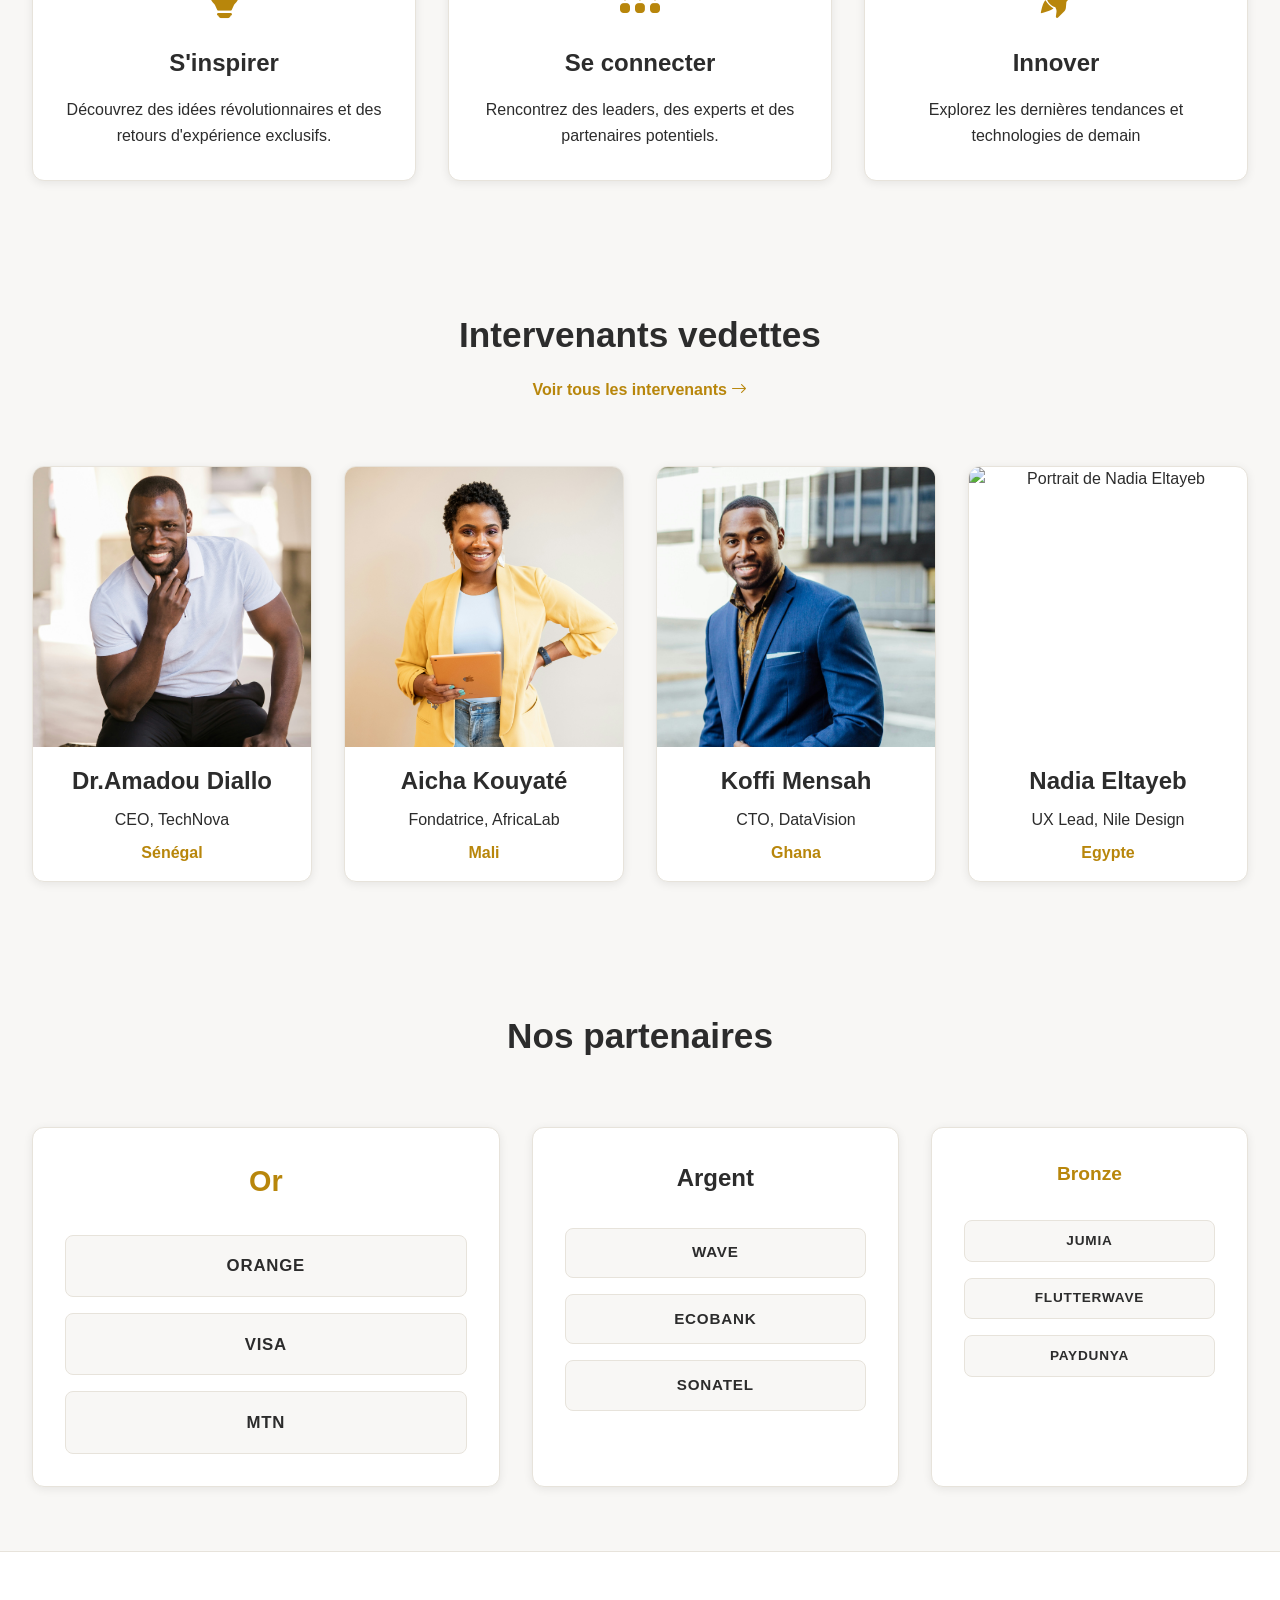
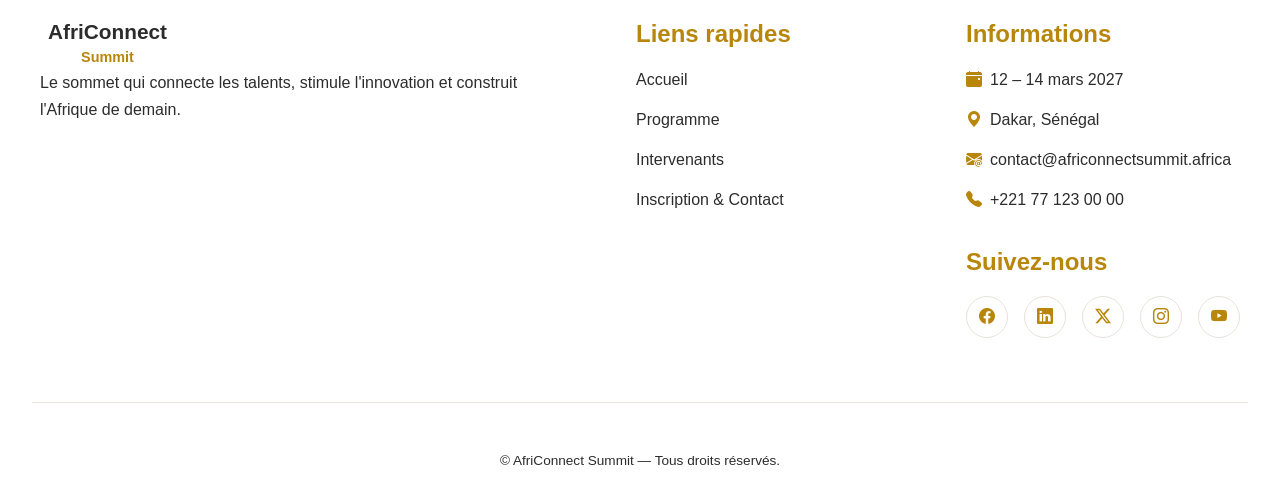
==== commit 6483b260: "Commit 6: Ajout des styles CSS des sections statistiques, intervenants, sponsors et footer" ====
--- a/index.html
+++ b/index.html
@@ -93,23 +93,31 @@
             <div class="stat-grid">
                 <div class="stat-card">
                     <i class="bi bi-people-fill"></i>
-                    <span class="plus-symbol">+</span><span id="stat-participant" data-target="1200">0</span>
-                    <span class="card-label">Participants</span>
+                    <div class="stat-text">
+                        <span class="plus-symbol">+</span><span id="stat-participant" data-target="1200">0</span>
+                        <span class="card-label">Participants</span>
+                    </div>
                 </div>
                 <div class="stat-card">
                     <i class="bi bi-mic-fill"></i>
-                    <span id="stat-intervenant" data-target="48">0</span>
-                    <span class="card-label">Intervenants</span>
+                    <div class="stat-text">
+                        <span id="stat-intervenant" data-target="48">0</span>
+                        <span class="card-label">Intervenants</span>
+                    </div>
                 </div>
                 <div class="stat-card">
                     <i class="bi bi-calendar3"></i>
-                    <span id="stat-jours" data-target="3">0</span>
-                    <span class="card-label">Jours</span>
+                    <div class="stat-text">
+                        <span id="stat-jours" data-target="3">0</span>
+                        <span class="card-label">Jours</span>
+                    </div>
                 </div>
                 <div class="stat-card">
                     <i class="bi bi-globe2"></i>
-                    <span id="stat-pays" data-target="12">0</span>
-                    <span class="card-label">Pays</span>
+                    <div class="stat-text">
+                        <span id="stat-pays" data-target="12">0</span>
+                        <span class="card-label">Pays</span>
+                    </div>
                 </div>
             </div>
         </section>
@@ -157,7 +165,7 @@
                     <span class="country">Mali</span>
                 </article>
                 <article class="speakers-card">
-                    <img src="images/Koffi.jpg" alt="Portrait de koffi Mensah">
+                    <img src="images/Koffi.jpg" alt="Portrait de koffi Mensah" class="cadrage">
                     <h3>Koffi Mensah</h3>
                     <p>CTO, DataVision</p>
                     <span class="country">Ghana</span>
@@ -215,10 +223,13 @@
         <div class="footer-container">
 
             <div class="footer-column">
-                <h3>
-                    <i class="bi bi-globe-europe-africa-fill"></i>
-                    AfriConnect Summit
-                </h3>
+                <div class="logo">
+                    <i class="bi bi-globe-europe-africa-fill" aria-hidden="true"></i>
+                    <div class="logo-text">
+                        <span class="logo-title">AfriConnect</span>
+                        <span class="logo-subtitle">Summit</span>
+                    </div>
+                </div>
                 <p>Le sommet qui connecte les talents, stimule l'innovation et construit l'Afrique de demain.</p>
             </div>
 
--- a/css/style.css
+++ b/css/style.css
@@ -421,4 +421,356 @@
 }
 .styletime {
     color: var(--couleur-accent);
+}
+/* SECTION STATISTIQUES */
+.stats {
+    padding: var(--espacement-tres-grand) var(--espacement-grand);
+    text-align: center;
+}
+.stats h2 {
+    margin-bottom: var(--espacement-tres-grand);
+}
+.stat-grid {
+    display: grid;
+    grid-template-columns: repeat(4, 1fr);
+    gap: var(--espacement-grand);
+}
+.stat-card {
+    background-color: var(--couleur-carte);
+    border: 1px solid var(--couleur-bordure);
+    border-radius: var(--rayon-bordure);
+    padding: 1.5rem;
+    display: flex;
+    flex-direction: row;
+    align-items: center;
+    gap: var(--espacement-moyen);
+    box-shadow: var(--ombre-legere);
+    transition: var(--transition);
+}
+.stat-card:hover {
+    transform: translateY(-5px);
+    box-shadow: var(--ombre-moyenne);
+}
+.stat-card i {
+    font-size: 2.2rem;
+    color: var(--couleur-accent);
+}
+.stat-text {
+    display: flex;
+    flex-direction: column;
+    align-items: flex-start;
+}
+#stat-participant,
+#stat-intervenant,
+#stat-jours,
+#stat-pays {
+    font-family: var(--police-titres);
+    font-size: 2.5rem;
+    font-weight: 700;
+    color: var(--couleur-texte);
+}
+.plus-symbol {
+    font-family: var(--police-titres);
+    font-size: 2.5rem;
+    font-weight: 700;
+    color: var(--couleur-texte);
+}
+.card-label {
+    font-size: 1rem;
+    font-weight: 500;
+    color: var(--couleur-texte-attenue);
+}
+/* POURQUOI PARTICIPER */
+.why {
+    padding: var(--espacement-tres-grand) var(--espacement-grand);
+    text-align: center;
+}
+.why h2 {
+    margin-bottom: var(--espacement-tres-grand);
+}
+.why-grid {
+    display: flex;
+    justify-content: center;
+    gap: var(--espacement-grand);
+    flex-wrap: wrap;
+}
+.why-item {
+    flex: 1;
+    min-width: 280px;
+    display: flex;
+    flex-direction: column;
+    align-items: center;
+    text-align: center;
+    padding: 2rem;
+    background-color: var(--couleur-carte);
+    border: 1px solid var(--couleur-bordure);
+    border-radius: var(--rayon-bordure);
+    box-shadow: var(--ombre-legere);
+    transition: var(--transition);
+}
+.why-item:hover {
+    transform: translateY(-5px);
+    box-shadow: var(--ombre-moyenne);
+}
+.why-item i {
+    font-size: 2.5rem;
+    color: var(--couleur-accent);
+    margin-bottom: var(--espacement-moyen);
+}
+.why-item h3 {
+    margin-bottom: var(--espacement-moyen);
+}
+.why-item p {
+    color: var(--couleur-texte);
+}
+
+/* INTERVENANTS VEDETTES */
+.speakers {
+    padding: var(--espacement-tres-grand) var(--espacement-grand);
+    text-align: center;
+}
+.speakers h2 {
+    margin-bottom: var(--espacement-moyen);
+}
+.speakers > a {
+    display: inline-block;
+    margin-bottom: var(--espacement-tres-grand);
+    color: var(--couleur-accent);
+    font-weight: 600;
+    transition: var(--transition);
+}
+.speakers > a:hover {
+    color: var(--couleur-secondaire);
+}
+.speakers-grid {
+    display: grid;
+    grid-template-columns: repeat(4, 1fr);
+    gap: var(--espacement-grand);
+}
+.speakers-card {
+    background-color: var(--couleur-carte);
+    border: 1px solid var(--couleur-bordure);
+    border-radius: var(--rayon-bordure);
+    overflow: hidden;
+    box-shadow: var(--ombre-legere);
+    transition: var(--transition);
+}
+.speakers-card:hover {
+    transform: translateY(-5px);
+    box-shadow: var(--ombre-moyenne);
+}
+.speakers-card img {
+    width: 100%;
+    height: 280px;
+    object-fit: cover;
+}
+.speakers-card img.cadrage {
+    object-position: top;
+}
+.speakers-card h3,
+.speakers-card p {
+    padding: 0 var(--espacement-moyen);
+}
+.speakers-card h3 {
+    margin-top: var(--espacement-moyen);
+}
+.speakers-card p {
+    margin: var(--espacement-petit) 0;
+}
+.country {
+    display: inline-block;
+    margin-bottom: var(--espacement-moyen);
+    padding: 0 var(--espacement-moyen);
+    color: var(--couleur-accent);
+    font-weight: 600;
+}
+
+/* SPONSORS */
+.sponsors {
+    padding: var(--espacement-tres-grand) var(--espacement-grand);
+    text-align: center;
+}
+.sponsors h2 {
+    margin-bottom: var(--espacement-tres-grand);
+}
+.sponsors-container {
+    display: flex;
+    justify-content: center;
+    align-items: stretch;
+    gap: var(--espacement-grand);
+    flex-wrap: wrap;
+}
+.sponsors-card {
+    flex: 1;
+    padding: 2rem;
+    background-color: var(--couleur-carte);
+    border: 1px solid var(--couleur-bordure);
+    border-radius: var(--rayon-bordure);
+    box-shadow: var(--ombre-legere);
+}
+.sponsor-or {
+    flex: 1.6;
+}
+.sponsor-argent {
+    flex: 1.2;
+}
+.sponsor-bronze {
+    flex: 0,9;
+}
+.sponsor-or h3 {
+    font-size: 1.8rem;
+    color: var(--couleur-accent);
+}
+.sponsor-argent h3 {
+    font-size: 1.5rem;
+    color: var(--couleur-texte);
+}
+.sponsor-bronze h3 {
+    font-size: 1.2rem;
+    color: var(--couleur-accent);
+}
+.sponsors-card h3 {
+    margin-bottom: var(--espacement-grand);
+}
+.sponsor-list {
+    display: flex;
+    flex-direction: column;
+    gap: var(--espacement-moyen);
+}
+.sponsor-item {
+    padding: 0.8rem;
+    background-color: var(--couleur-fond);
+    border: 1px solid var(--couleur-bordure);
+    border-radius: var(--rayon-petit);
+    font-weight: 600;
+    letter-spacing: 0.05rem;
+    text-transform: uppercase;
+    transition: var(--transition);
+}
+.sponsor-item:hover {
+    background-color: var(--couleur-accent);
+    color: #FFFFFF;
+}
+
+.sponsor-or .sponsor-item {
+    padding: 1.1rem;
+    font-size: 1.05rem;
+}
+.sponsor-argent .sponsor-item {
+    padding: 0.8rem;
+    font-size: 0.95rem;
+}
+.sponsor-bronze .sponsor-item {
+    padding: 0.6rem;
+    font-size: 0.85rem;
+}
+/* FOOTER */
+footer {
+    padding: var(--espacement-tres-grand) var(--espacement-grand)
+             var(--espacement-grand);
+    background-color: var(--couleur-carte);
+    border-top: 1px solid var(--couleur-bordure);
+}
+.footer-container {
+    max-width: var(--largeur-conteneur);
+    margin: 0 auto;
+    display: grid;
+    grid-template-columns: 2fr 1fr 1fr;
+    gap: var(--espacement-tres-grand);
+}
+.footer-column h3 {
+    margin-bottom: var(--espacement-moyen);
+    color: var(--couleur-accent);
+}
+.footer-column p {
+    line-height: 1.7;
+}
+/* LIENS RAPIDES */
+.footer-column ul {
+    display: flex;
+    flex-direction: column;
+    gap: var(--espacement-moyen);
+}
+.footer-column a {
+    transition: var(--transition);
+}
+.footer-column a:hover {
+    color: var(--couleur-accent);
+}
+/* INFORMATIONS */
+.infos ul {
+    display: flex;
+    flex-direction: column;
+    gap: var(--espacement-moyen);
+}
+.infos li {
+    display: flex;
+    align-items: center;
+    gap: var(--espacement-petit);
+}
+.infos i {
+    color: var(--couleur-accent);
+}
+/* RESEAUX SOCIAUX */
+.following {
+    margin-top: var(--espacement-grand);
+}
+.social-links ul {
+    display: flex;
+    flex-direction: row;
+    gap: var(--espacement-moyen);
+}
+.social-links a {
+    width: 42px;
+    height: 42px;
+    display: flex;
+    justify-content: center;
+    align-items: center;
+    border: 1px solid var(--couleur-bordure);
+    border-radius: 50%;
+    color: var(--couleur-accent);
+    transition: var(--transition);
+}
+.social-links a:hover {
+    background-color: var(--couleur-accent);
+    color: #FFFFFF;
+    transform: translateY(-3px);
+}
+footer hr {
+    margin: var(--espacement-tres-grand) 0
+            var(--espacement-grand);
+    border: none;
+    border-top: 1px solid var(--couleur-bordure);
+}
+.footer-bottom {
+    text-align: center;
+    font-size: 0.85rem;
+    padding-top: var(--espacement-moyen);
+}
+/* BOUTON RETOUR EN HAUT */
+#backToTop {
+    position: fixed;
+    right: 2rem;
+    bottom: 2rem;
+    width: 50px;
+    height: 50px;
+    display: flex;
+    justify-content: center;
+    align-items: center;
+    border-radius: 50%;
+    background-color: var(--couleur-accent);
+    color: #FFFFFF;
+    box-shadow: var(--ombre-moyenne);
+    cursor: pointer;
+    transition: var(--transition);
+    opacity: 0;
+    visibility: hidden;
+}
+#backToTop.visible {
+    opacity: 1;
+    visibility: visible;
+}
+#backToTop:hover {
+    background-color: var(--couleur-secondaire);
+    transform: translateY(-4px);
 }
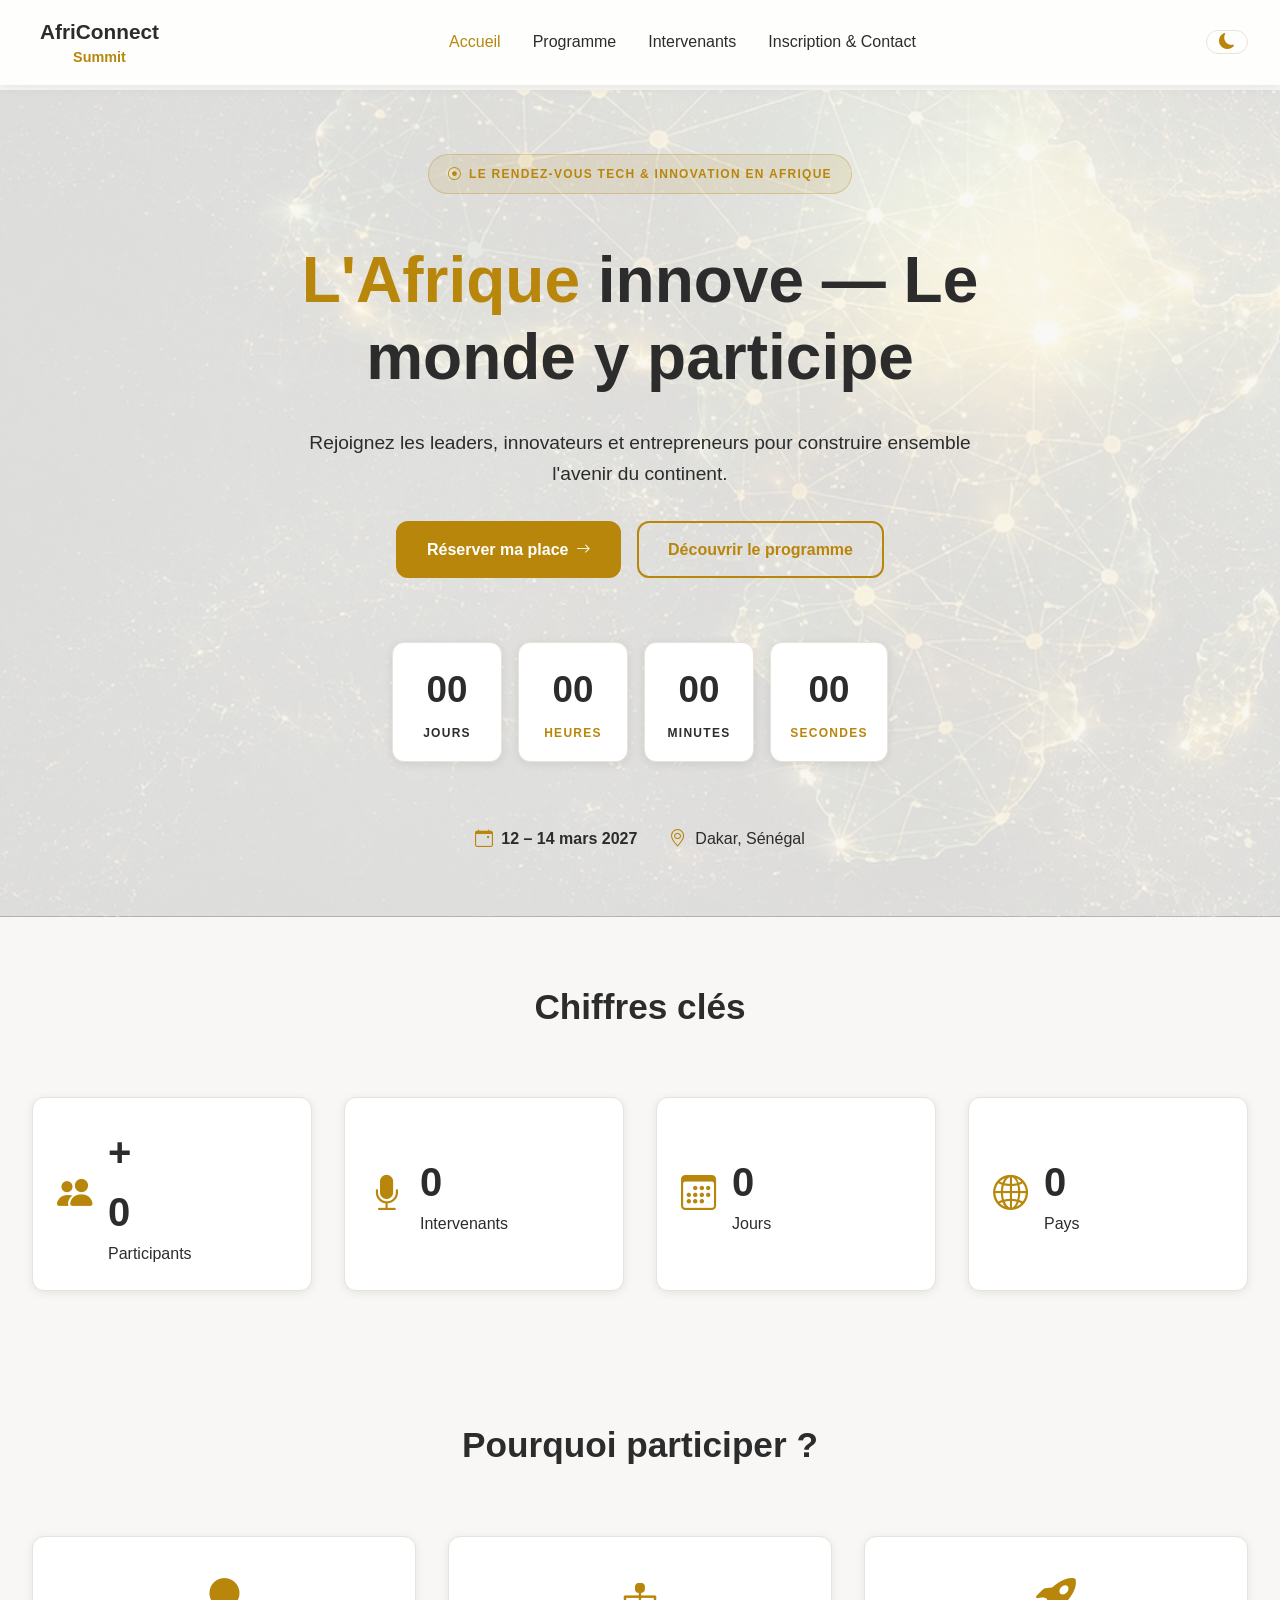
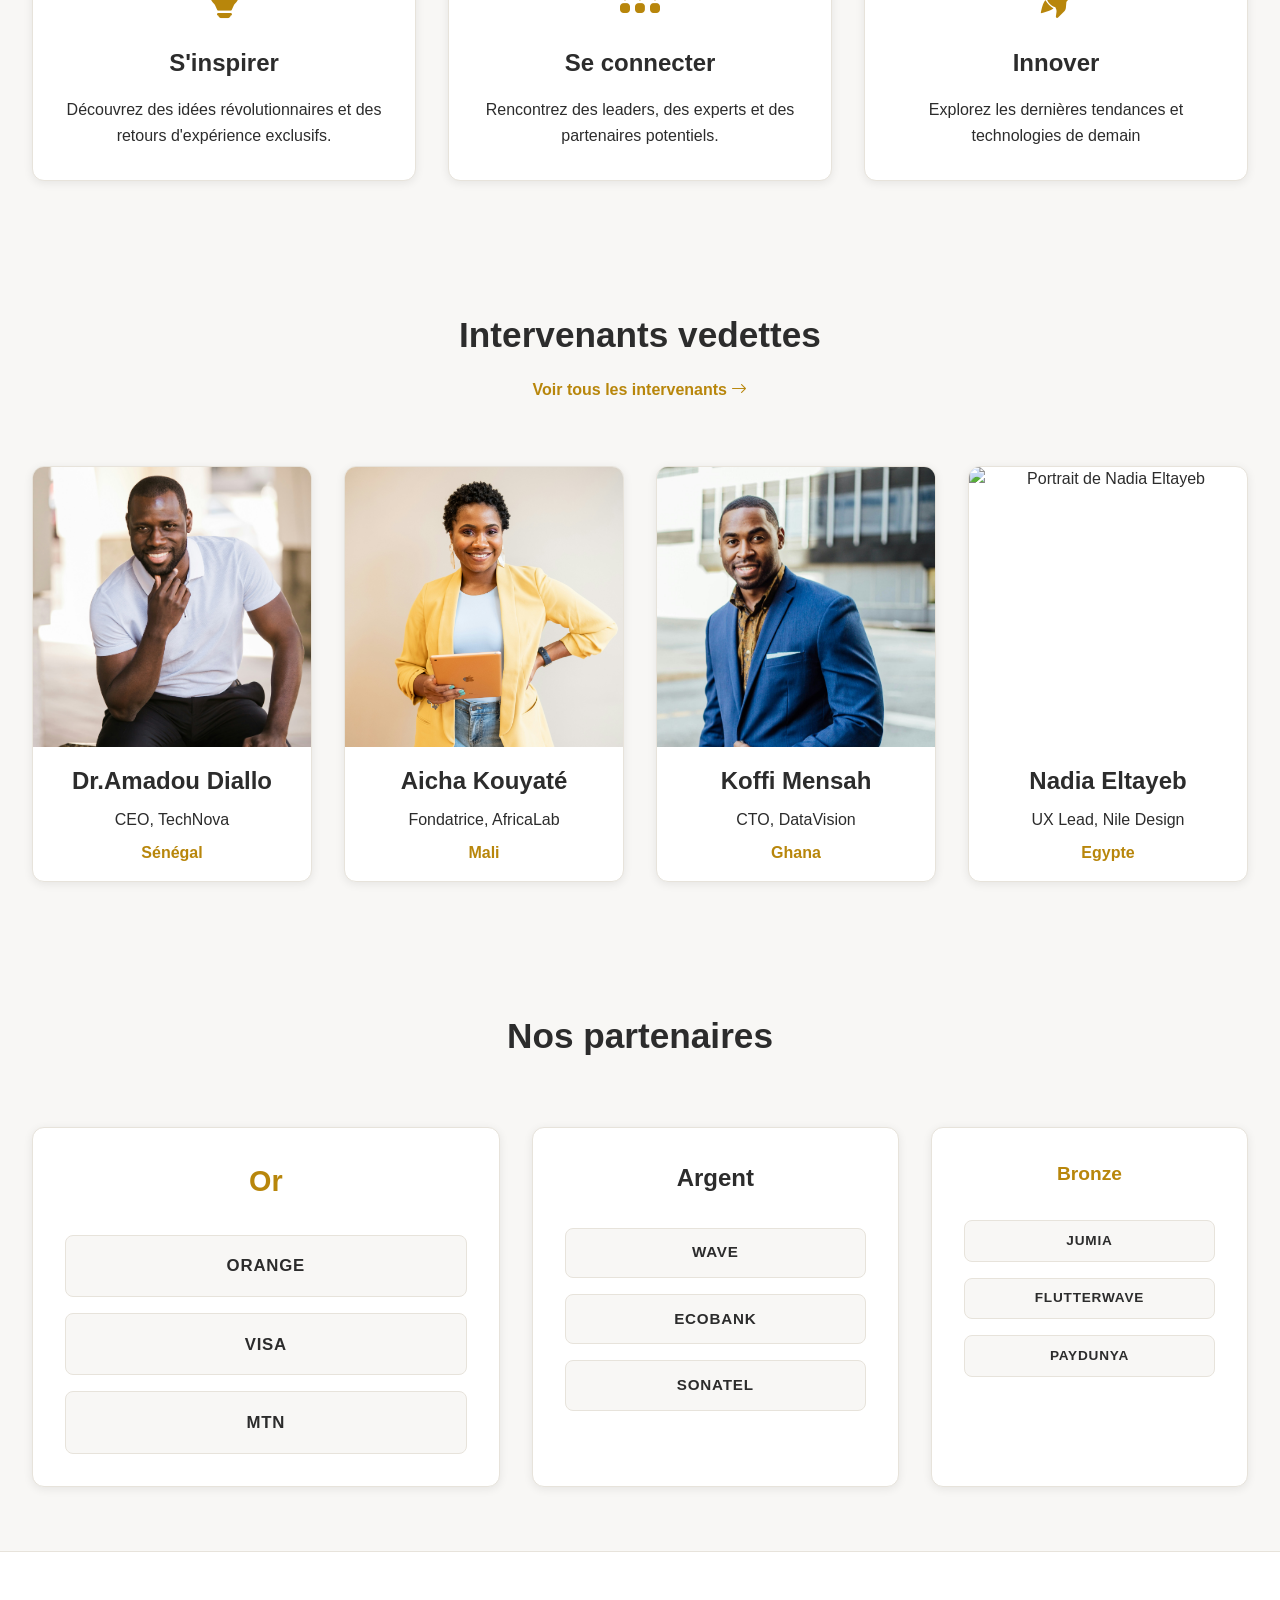
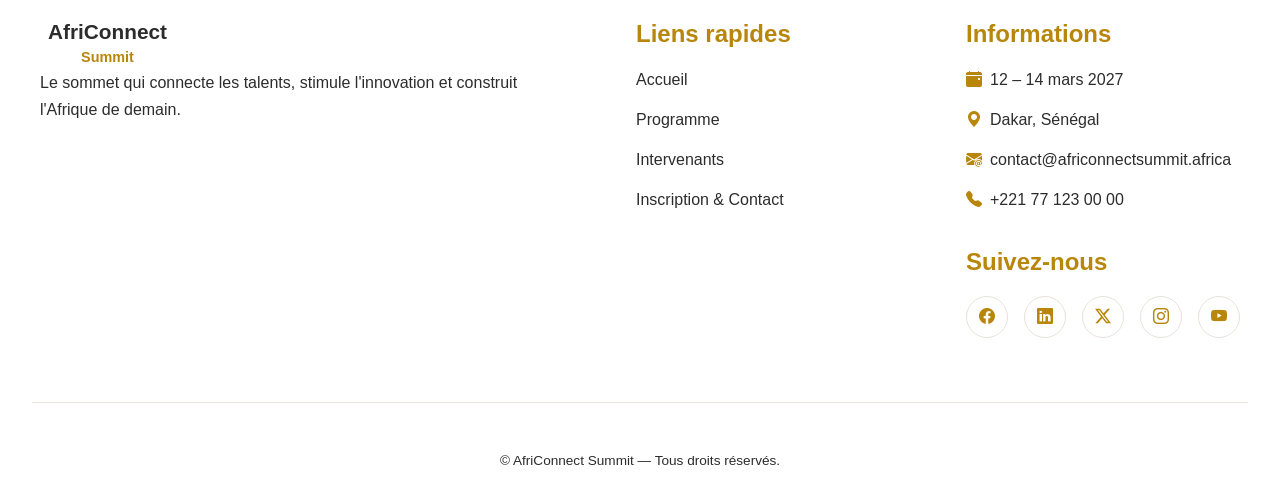
==== commit 53e8311a: "COMMIT 7: Ajout des styles CSS sur les 3 autres pages (programme, intervenants, contact)" ====
--- a/index.html
+++ b/index.html
@@ -44,7 +44,7 @@
     <main>
         <!------------HERO Section-------------------------->
         <section class="hero">
-            <div class="hero-badge">
+            <div class="section-badge">
                 <i class="bi bi-record-circle"></i>
                 <span>LE RENDEZ-VOUS TECH & INNOVATION EN AFRIQUE</span>
             </div>
@@ -86,6 +86,7 @@
                     Dakar, Sénégal
                 </span>
             </div>
+            
         </section>
         <!------------- CHIFFRES CLÉS Section-------------------------->
         <section class="stats">
--- a/css/style.css
+++ b/css/style.css
@@ -243,10 +243,18 @@
     text-align: center;
     gap: var(--espacement-grand);
     padding: var(--espacement-tres-grand);
+    position: relative;
+    background-image:
+        linear-gradient(rgba(248,247,245,.88), rgba(248,247,245,.88)),
+        url("../images/accueil.jpg");   /* image par défaut, sera écrasée ci-dessous */
+    background-size: cover;
+    background-position: center;
+    background-repeat: no-repeat;
+
 }
 /* BADGE */
 
-.hero-badge {
+.section-badge {
     display: inline-flex;
     align-items: center;
     gap: var(--espacement-petit);
@@ -259,11 +267,11 @@
 
     border-radius: 999px;
 }
-.hero-badge i {
+.section-badge i {
     color: var(--couleur-accent);
     font-size: 0.8rem;
 }
-.hero-badge span {
+.section-badge span {
     font-size: 0.75rem;
     font-weight: 700;
 
@@ -773,4 +781,447 @@
 #backToTop:hover {
     background-color: var(--couleur-secondaire);
     transform: translateY(-4px);
+}
+/* PROGRAMME PAGE */
+
+/* HERO INTERNE */
+.page-hero {
+    padding: 10rem var(--espacement-grand) 5rem;
+    text-align: center;
+    background-image:
+        linear-gradient(
+            rgba(248,247,245,.88),
+            rgba(248,247,245,.88)
+        ),
+        url("../images/header.jpg");
+
+    background-size: cover;
+    background-position: center;
+    background-repeat: no-repeat;
+    
+}
+
+.hero-content {
+    max-width: 800px;
+    margin: 0 auto;
+}
+
+.filAriane {
+    display: flex;
+    justify-content: center;
+    align-items: center;
+    gap: var(--espacement-petit);
+    margin-bottom: var(--espacement-grand);
+    font-size: 0.95rem;
+}
+.filAriane a {
+    color: var(--couleur-accent);
+    font-weight: 500;
+    transition: var(--transition);
+}
+.filAriane a:hover {
+    color: var(--couleur-secondaire);
+}
+.separator {
+    color: var(--couleur-texte);
+    opacity: 0.4;
+    font-size: 0.8rem;
+}
+.filAriane span[aria-current="page"] {
+    color: var(--couleur-texte);
+    font-weight: 700;
+}
+
+.page-hero h1 {
+    margin: var(--espacement-grand) 0;
+}
+
+.page-hero p {
+    max-width: 650px;
+    margin: 0 auto;
+}
+
+/* PROGRAMME */
+
+.programme {
+    padding: var(--espacement-tres-grand) var(--espacement-grand);
+}
+
+.programme h2 {
+    text-align: center;
+    margin-bottom: var(--espacement-grand);
+}
+
+/* Onglets */
+
+.programme-tabs {
+    display: flex;
+    justify-content: center;
+    gap: var(--espacement-moyen);
+    flex-wrap: wrap;
+    margin-bottom: var(--espacement-grand);
+}
+
+.tab-button {
+    padding: 0.8rem 1.6rem;
+    border: 2px solid var(--couleur-accent);
+    border-radius: var(--rayon-bordure);
+    background-color: transparent;
+    color: var(--couleur-accent);
+    font-family: var(--police-titres);
+    font-weight: 600;
+    cursor: pointer;
+    transition: var(--transition);
+}
+
+.tab-button:hover {
+    background-color: var(--couleur-secondaire);
+    border-color: var(--couleur-secondaire);
+    color: #FFFFFF;
+}
+
+.tab-button.active {
+    background-color: var(--couleur-accent);
+    color: #FFFFFF;
+}
+
+/* Contenu */
+
+.tab-content {
+    display: none;
+}
+
+.tab-content.active {
+    display: block;
+}
+
+/* Tableau */
+
+.programme-table {
+    width: 100%;
+    border-collapse: collapse;
+    background-color: var(--couleur-carte);
+    border-radius: var(--rayon-bordure);
+    overflow: hidden;
+    box-shadow: var(--ombre-legere);
+}
+
+.programme-table thead {
+    background-color: var(--couleur-accent);
+    color: #FFFFFF;
+}
+
+.programme-table th,
+.programme-table td {
+    padding: 1rem;
+    text-align: left;
+}
+
+.programme-table th {
+    font-family: var(--police-titres);
+    font-weight: 600;
+}
+
+.programme-table tbody tr:nth-child(even) {
+    background-color: var(--couleur-fond);
+}
+
+.programme-table tbody tr:hover {
+    background-color: rgba(184, 134, 11, 0.12);
+    transition: var(--transition);
+}
+
+/* THÉMATIQUES */
+
+.themes {
+    padding: var(--espacement-tres-grand) var(--espacement-grand);
+    text-align: center;
+}
+
+.themes h2 {
+    margin-bottom: var(--espacement-tres-grand);
+}
+
+.themes-grid {
+    display: grid;
+    grid-template-columns: repeat(2, 1fr);
+    gap: var(--espacement-grand);
+}
+
+.theme-card {
+    padding: 2rem;
+    background-color: var(--couleur-carte);
+    border: 1px solid var(--couleur-bordure);
+    border-radius: var(--rayon-bordure);
+    box-shadow: var(--ombre-legere);
+    transition: var(--transition);
+}
+
+.theme-card:hover {
+    transform: translateY(-5px);
+    box-shadow: var(--ombre-moyenne);
+}
+
+.theme-card i {
+    font-size: 2.5rem;
+    color: var(--couleur-accent);
+    margin-bottom: var(--espacement-moyen);
+}
+
+.theme-card h3 {
+    margin-bottom: var(--espacement-moyen);
+}
+
+/* CTA */
+
+.cta {
+    padding: var(--espacement-tres-grand) var(--espacement-grand);
+    text-align: center;
+}
+
+.cta h2 {
+    margin-bottom: var(--espacement-moyen);
+}
+
+.cta p {
+    max-width: 650px;
+    margin: 0 auto var(--espacement-grand);
+}
+/* INTERVENANTS-SECTION */
+.speakers-filter {
+    padding: var(--espacement-grand) var(--espacement-grand) 0;
+    text-align: center;
+}
+
+.filter-buttons {
+    display: flex;
+    justify-content: center;
+    gap: var(--espacement-moyen);
+    flex-wrap: wrap;
+    margin-top: var(--espacement-grand);
+}
+
+.filter-btn {
+    padding: 0.7rem 1.5rem;
+    border: 1px solid var(--couleur-bordure);
+    border-radius: 999px;
+    background-color: var(--couleur-carte);
+    color: var(--couleur-texte);
+    font-family: var(--police-titres);
+    font-weight: 600;
+    cursor: pointer;
+    transition: var(--transition);
+}
+
+.filter-btn:hover {
+    border-color: var(--couleur-accent);
+    color: var(--couleur-accent);
+}
+
+.filter-btn.active {
+    background-color: var(--couleur-accent);
+    color: #FFFFFF;
+    border-color: var(--couleur-accent);
+}
+/* Contact-SECTION */ 
+/* FORMULAIRE DE CONTACT */
+.contact-section {
+    padding: var(--espacement-tres-grand) var(--espacement-grand);
+}
+
+.contact-container {
+    display: flex;
+    gap: var(--espacement-tres-grand);
+    max-width: var(--largeur-conteneur);
+    margin: 0 auto;
+    align-items: flex-start;
+}
+
+.contact-form {
+    flex: 1.5;
+}
+
+.contact-info {
+    flex: 1;
+}
+
+.contact-form h2,
+.contact-info h2 {
+    margin-bottom: var(--espacement-grand);
+}
+
+.form-group {
+    margin-bottom: var(--espacement-grand);
+    display: flex;
+    flex-direction: column;
+    gap: var(--espacement-petit);
+}
+
+.form-group label {
+    font-weight: 600;
+    font-size: 0.95rem;
+}
+
+.form-group input,
+.form-group select,
+.form-group textarea {
+    padding: 0.9rem 1rem;
+    border: 1px solid var(--couleur-bordure);
+    border-radius: var(--rayon-petit);
+    background-color: var(--couleur-carte);
+    color: var(--couleur-texte);
+    font-family: var(--police-texte);
+    transition: var(--transition);
+}
+
+.form-group input:focus,
+.form-group select:focus,
+.form-group textarea:focus {
+    border-color: var(--couleur-accent);
+    outline: 2px solid rgba(184, 134, 11, 0.2);
+}
+
+.form-group textarea {
+    resize: vertical;
+}
+
+.error-message {
+    font-size: 0.85rem;
+    color: #D14343;
+    min-height: 1rem;
+}
+
+/* États de validation (le JS ajoutera ces classes) */
+.form-group input.valid,
+.form-group select.valid,
+.form-group textarea.valid {
+    border-color: #2E7D32;
+}
+
+.form-group input.invalid,
+.form-group select.invalid,
+.form-group textarea.invalid {
+    border-color: #D14343;
+}
+
+/* Bloc info à droite */
+.info-card {
+    display: flex;
+    align-items: flex-start;
+    gap: var(--espacement-moyen);
+    margin-bottom: var(--espacement-grand);
+    padding: var(--espacement-moyen);
+    background-color: var(--couleur-carte);
+    border: 1px solid var(--couleur-bordure);
+    border-radius: var(--rayon-bordure);
+}
+
+.info-card i {
+    font-size: 1.5rem;
+    color: var(--couleur-accent);
+}
+
+.info-card h3 {
+    font-size: 1.1rem;
+    margin-bottom: 0.3rem;
+}
+
+.success-message {
+    display: none;
+    margin-top: var(--espacement-moyen);
+    padding: var(--espacement-moyen);
+    background-color: rgba(46, 125, 50, 0.1);
+    border: 1px solid #2E7D32;
+    border-radius: var(--rayon-bordure);
+    color: #2E7D32;
+    font-weight: 600;
+}
+
+.success-message.show {
+    display: block;
+}
+/*  CARTE GOOGLE MAPS */
+.map {
+    margin-top: var(--espacement-grand);
+}
+
+.map iframe {
+    width: 100%;
+    height: 250px;
+    border: none;
+    border-radius: var(--rayon-bordure);
+    box-shadow: var(--ombre-legere);
+}
+
+/* FAQ */
+
+
+.faq {
+    padding: var(--espacement-tres-grand) var(--espacement-grand);
+    max-width: 800px;
+    margin: 0 auto;
+    text-align: center;
+}
+
+.faq h2 {
+    margin-bottom: var(--espacement-grand);
+}
+
+.faq-container {
+    text-align: left;
+    display: flex;
+    flex-direction: column;
+    gap: var(--espacement-moyen);
+}
+
+.faq-item {
+    background-color: var(--couleur-carte);
+    border: 1px solid var(--couleur-bordure);
+    border-radius: var(--rayon-bordure);
+    padding: 0 var(--espacement-grand);
+    transition: var(--transition);
+}
+
+.faq-item:hover {
+    border-color: var(--couleur-accent);
+}
+
+.faq-item input[type="checkbox"] {
+    display: none;
+}
+
+.faq-item label {
+    display: flex;
+    justify-content: space-between;
+    align-items: center;
+    padding: var(--espacement-moyen) 0;
+    cursor: pointer;
+    font-weight: 600;
+    color: var(--couleur-texte);
+}
+
+.faq-item label::after {
+    content: "+";
+    font-size: 1.5rem;
+    color: var(--couleur-accent);
+    transition: var(--transition);
+}
+
+.faq-item input[type="checkbox"]:checked + label::after {
+    transform: rotate(45deg);
+}
+
+.faq-content {
+    max-height: 0;
+    overflow: hidden;
+    transition: max-height 0.3s ease;
+}
+
+.faq-item input[type="checkbox"]:checked ~ .faq-content {
+    max-height: 300px;
+}
+
+.faq-content p {
+    padding-bottom: var(--espacement-moyen);
+    color: var(--couleur-texte);
 }
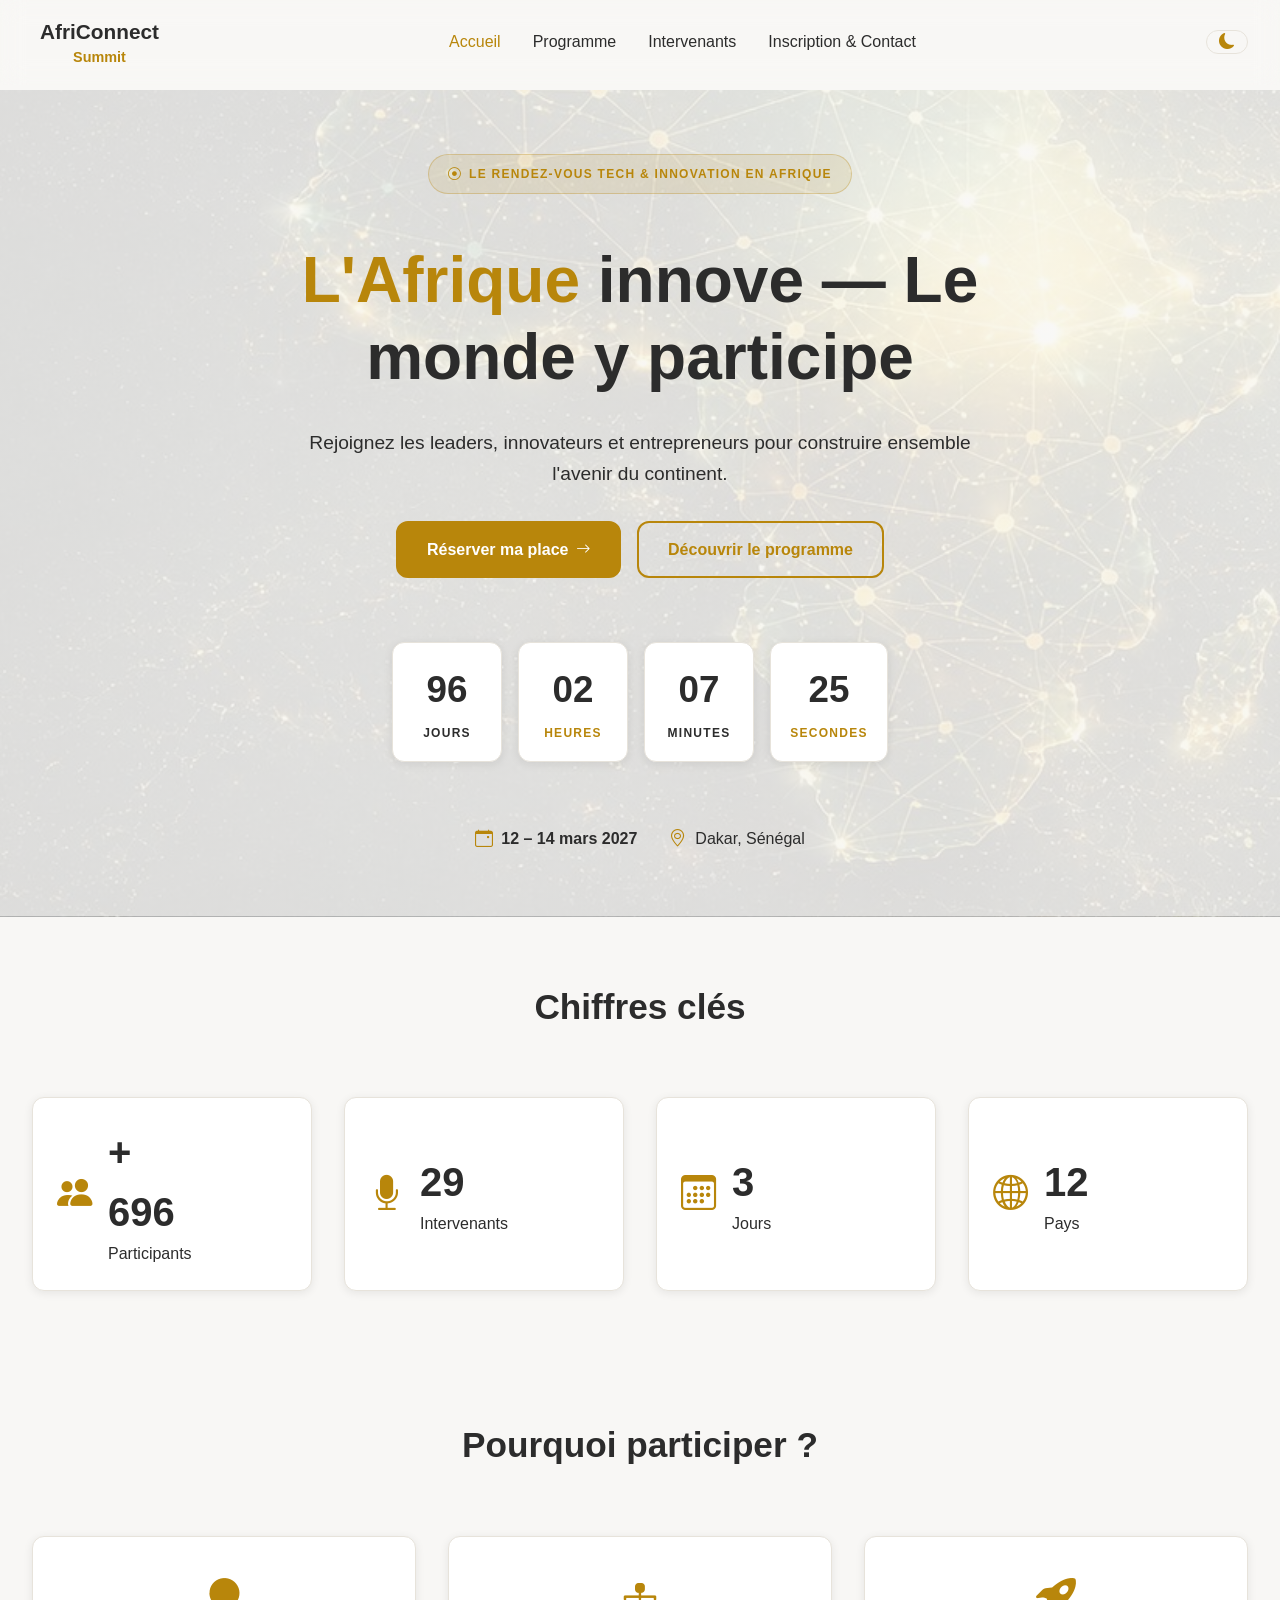
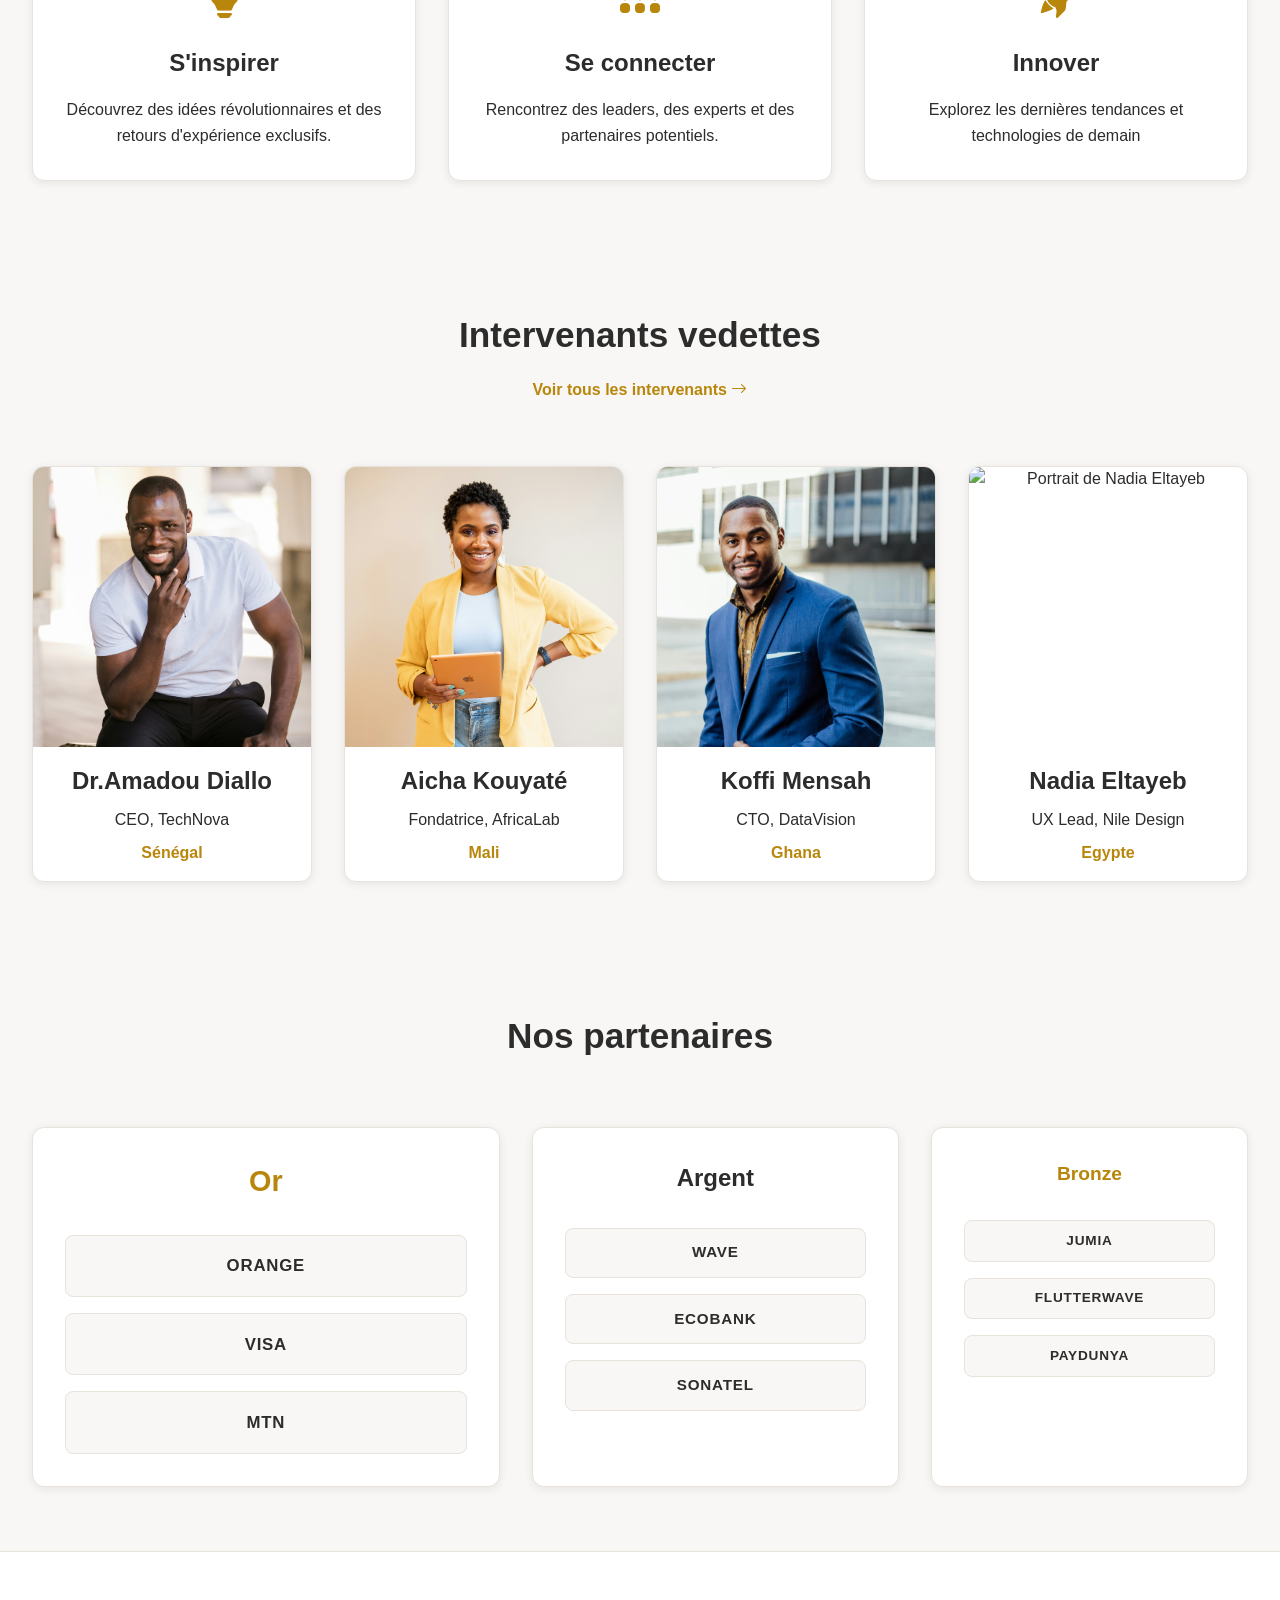
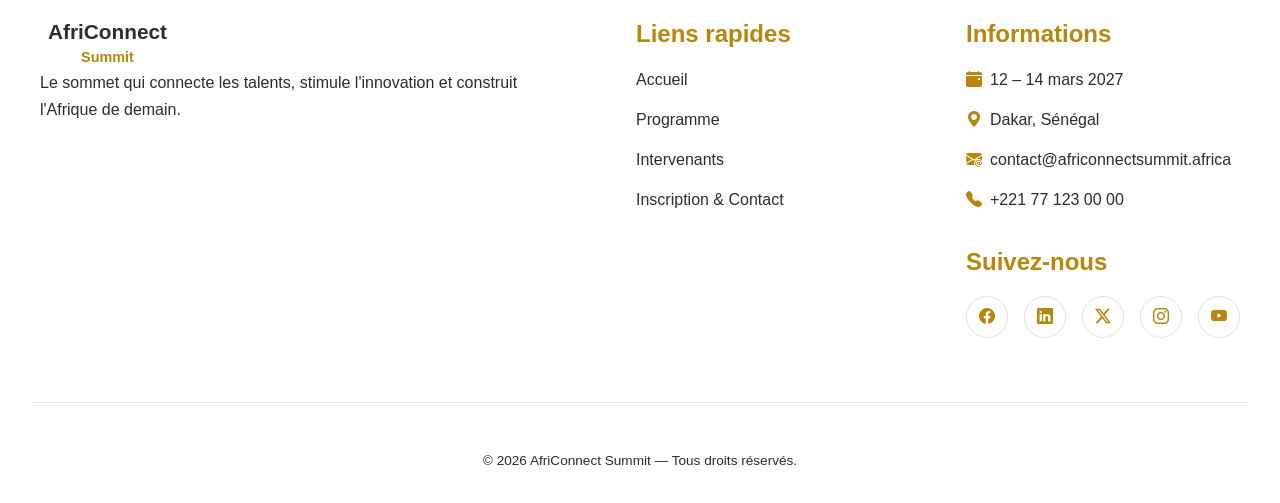
==== commit 064ae602: "COMMIT 9 : Finalisation du responsive et ajout des fonctionnalités JavaScript principales" ====
--- a/index.html
+++ b/index.html
@@ -92,28 +92,28 @@
         <section class="stats">
             <h2>Chiffres clés</h2>
             <div class="stat-grid">
-                <div class="stat-card">
+                <div class="stat-card animate-on-scroll">
                     <i class="bi bi-people-fill"></i>
                     <div class="stat-text">
                         <span class="plus-symbol">+</span><span id="stat-participant" data-target="1200">0</span>
                         <span class="card-label">Participants</span>
                     </div>
                 </div>
-                <div class="stat-card">
+                <div class="stat-card animate-on-scroll">
                     <i class="bi bi-mic-fill"></i>
                     <div class="stat-text">
                         <span id="stat-intervenant" data-target="48">0</span>
                         <span class="card-label">Intervenants</span>
                     </div>
                 </div>
-                <div class="stat-card">
+                <div class="stat-card animate-on-scroll">
                     <i class="bi bi-calendar3"></i>
                     <div class="stat-text">
                         <span id="stat-jours" data-target="3">0</span>
                         <span class="card-label">Jours</span>
                     </div>
                 </div>
-                <div class="stat-card">
+                <div class="stat-card animate-on-scroll">
                     <i class="bi bi-globe2"></i>
                     <div class="stat-text">
                         <span id="stat-pays" data-target="12">0</span>
@@ -126,19 +126,19 @@
         <section class="why">
             <h2>Pourquoi participer ?</h2>
             <div class="why-grid">
-                <div class="why-item">
+                <div class="why-item animate-on-scroll">
                     <i class="bi bi-lightbulb-fill"></i>
                     <h3>S'inspirer</h3>
                     <p>Découvrez des idées révolutionnaires et des retours d'expérience exclusifs.</p>
                 </div>
 
-                <div class="why-item">
+                <div class="why-item animate-on-scroll">
                     <i class="bi bi-diagram-3-fill"></i>
                     <h3>Se connecter</h3>
                     <p>Rencontrez des leaders, des experts et des partenaires potentiels.</p>
                 </div>
 
-                <div class="why-item">
+                <div class="why-item animate-on-scroll">
                     <i class="bi bi-rocket-takeoff-fill"></i>
                     <h3>Innover</h3>
                     <p>Explorez les dernières tendances et technologies de demain</p>
@@ -153,25 +153,25 @@
                 <i class="bi bi-arrow-right"></i>
             </a>
             <div class="speakers-grid">
-                <article class="speakers-card">
+                <article class="speakers-card animate-on-scroll">
                     <img src="images/Amadou.jpg" alt="Portrait de Dr Amadou Diallo">
                     <h3>Dr.Amadou Diallo</h3>
                     <p>CEO, TechNova</p>
                     <span class="country">Sénégal</span>
                 </article>
-                <article class="speakers-card">
+                <article class="speakers-card animate-on-scroll">
                     <img src="images/Aicha.jpg" alt="Portrait de Aicha Kouyaté">
                     <h3>Aicha Kouyaté</h3>
                     <p>Fondatrice, AfricaLab</p>
                     <span class="country">Mali</span>
                 </article>
-                <article class="speakers-card">
+                <article class="speakers-card animate-on-scroll">
                     <img src="images/Koffi.jpg" alt="Portrait de koffi Mensah" class="cadrage">
                     <h3>Koffi Mensah</h3>
                     <p>CTO, DataVision</p>
                     <span class="country">Ghana</span>
                 </article>
-                <article class="speakers-card">
+                <article class="speakers-card animate-on-scroll">
                     <img src="images/Nadia.jpg" alt="Portrait de Nadia Eltayeb">
                     <h3>Nadia Eltayeb</h3>
                     <p>UX Lead, Nile Design</p>
--- a/css/style.css
+++ b/css/style.css
@@ -143,8 +143,12 @@
     font-size: 1rem;
     line-height: 1.6;
 }
+
 /* NAVBAR */
 
+/* ==============================
+   NAVBAR
+============================== */
 .navbar {
     position: fixed;
     top: 0;
@@ -156,22 +160,39 @@
     padding: var(--espacement-moyen) var(--espacement-grand);
     backdrop-filter: blur(12px);
     z-index: 1000;
+
+    background-color: transparent;
+    box-shadow: none;
+    overflow: visible;
+
+    transition:
+        background-color var(--transition),
+        box-shadow var(--transition),
+        padding var(--transition);
+}
+
+.navbar.scrolled {
     background-color: var(--fond-navbar);
-    box-shadow: var(--ombre-legere);
-}
+    box-shadow: var(--ombre-moyenne);
+    padding: 0.8rem var(--espacement-grand);
+}
+
 .logo {
     display: flex;
     align-items: center;
-    gap: var(--espacement-petit);   
-}
+    gap: var(--espacement-petit);
+}
+
 .logo i {
     font-size: 2rem;
     color: var(--couleur-accent);
 }
+
 .logo-text {
     display: flex;
     flex-direction: column;
 }
+
 .logo-title {
     font-family: var(--police-titres);
     font-size: 1.3rem;
@@ -193,19 +214,23 @@
     align-items: center;
     gap: var(--espacement-grand);
 }
+
 .nav-links a {
     color: var(--couleur-texte);
     font-weight: 500;
     transition: var(--transition);
-    
-    
-}
+
+
+}
+
 .nav-links a[aria-current="page"] {
     color: var(--couleur-accent);
 }
+
 .nav-links a:hover {
     color: var(--couleur-accent);
 }
+
 .theme-toggle {
     width: 42px;
     height: 24px;
@@ -220,6 +245,7 @@
     background-color: var(--couleur-blanc);
 
 }
+
 .menu-toggle {
     width: 40px;
     height: 40px;
@@ -230,9 +256,11 @@
     color: var(--couleur-texte);
     font-size: 2.5rem;
 }
+
 main {
     padding-top: 90px;
 }
+
 /* HERO */
 .hero {
     min-height: calc(100vh - 90px);
@@ -245,13 +273,16 @@
     padding: var(--espacement-tres-grand);
     position: relative;
     background-image:
-        linear-gradient(rgba(248,247,245,.88), rgba(248,247,245,.88)),
-        url("../images/accueil.jpg");   /* image par défaut, sera écrasée ci-dessous */
+        linear-gradient(rgba(248, 247, 245, .88), rgba(248, 247, 245, .88)),
+        url("../images/accueil.jpg");
+    /* image par défaut, sera écrasée ci-dessous */
     background-size: cover;
     background-position: center;
     background-repeat: no-repeat;
 
 }
+
+
 /* BADGE */
 
 .section-badge {
@@ -267,10 +298,12 @@
 
     border-radius: 999px;
 }
+
 .section-badge i {
     color: var(--couleur-accent);
     font-size: 0.8rem;
 }
+
 .section-badge span {
     font-size: 0.75rem;
     font-weight: 700;
@@ -294,9 +327,11 @@
     font-size: 1.2rem;
     color: var(--couleur-texte);
 }
+
 .text-stylise {
     color: var(--couleur-accent);
 }
+
 /* BOUTONS CTA */
 .btn {
     display: inline-flex;
@@ -311,6 +346,7 @@
     transition: var(--transition);
     font-size: 1rem;
 }
+
 .btn i {
     font-size: 0.9rem;
 }
@@ -318,28 +354,33 @@
 .btn:active {
     transform: scale(0.98);
 }
+
 .btn-primary {
     background-color: var(--couleur-accent);
     color: #FFFFFF;
     border: 2px solid var(--couleur-accent);
 }
+
 .btn-secondary {
     background-color: transparent;
     color: var(--couleur-accent);
     border: 2px solid var(--couleur-accent);
 }
+
 .btn-primary:hover {
     background-color: var(--couleur-secondaire);
     border-color: var(--couleur-secondaire);
     transform: translateY(-3px);
     box-shadow: var(--ombre-moyenne);
 }
+
 .btn-secondary:hover {
     background-color: var(--couleur-accent);
     color: #FFFFFF;
     transform: translateY(-3px);
     box-shadow: var(--ombre-moyenne);
 }
+
 .cta-buttons {
     display: flex;
     justify-content: center;
@@ -347,6 +388,7 @@
     gap: var(--espacement-moyen);
     flex-wrap: wrap;
 }
+
 /* COMPTE À REBOURS */
 
 .countdown {
@@ -395,6 +437,7 @@
     letter-spacing: 0.08rem;
     color: var(--couleur-texte);
 }
+
 /* DATE & LIEU  */
 
 .date-lieu {
@@ -427,22 +470,27 @@
 .date-lieu time {
     font-weight: 600;
 }
+
 .styletime {
     color: var(--couleur-accent);
 }
+
 /* SECTION STATISTIQUES */
 .stats {
     padding: var(--espacement-tres-grand) var(--espacement-grand);
     text-align: center;
 }
+
 .stats h2 {
     margin-bottom: var(--espacement-tres-grand);
 }
+
 .stat-grid {
     display: grid;
     grid-template-columns: repeat(4, 1fr);
     gap: var(--espacement-grand);
 }
+
 .stat-card {
     background-color: var(--couleur-carte);
     border: 1px solid var(--couleur-bordure);
@@ -455,19 +503,23 @@
     box-shadow: var(--ombre-legere);
     transition: var(--transition);
 }
+
 .stat-card:hover {
     transform: translateY(-5px);
     box-shadow: var(--ombre-moyenne);
 }
+
 .stat-card i {
     font-size: 2.2rem;
     color: var(--couleur-accent);
 }
+
 .stat-text {
     display: flex;
     flex-direction: column;
     align-items: flex-start;
 }
+
 #stat-participant,
 #stat-intervenant,
 #stat-jours,
@@ -477,31 +529,37 @@
     font-weight: 700;
     color: var(--couleur-texte);
 }
+
 .plus-symbol {
     font-family: var(--police-titres);
     font-size: 2.5rem;
     font-weight: 700;
     color: var(--couleur-texte);
 }
+
 .card-label {
     font-size: 1rem;
     font-weight: 500;
     color: var(--couleur-texte-attenue);
 }
+
 /* POURQUOI PARTICIPER */
 .why {
     padding: var(--espacement-tres-grand) var(--espacement-grand);
     text-align: center;
 }
+
 .why h2 {
     margin-bottom: var(--espacement-tres-grand);
 }
+
 .why-grid {
     display: flex;
     justify-content: center;
     gap: var(--espacement-grand);
     flex-wrap: wrap;
 }
+
 .why-item {
     flex: 1;
     min-width: 280px;
@@ -516,18 +574,22 @@
     box-shadow: var(--ombre-legere);
     transition: var(--transition);
 }
+
 .why-item:hover {
     transform: translateY(-5px);
     box-shadow: var(--ombre-moyenne);
 }
+
 .why-item i {
     font-size: 2.5rem;
     color: var(--couleur-accent);
     margin-bottom: var(--espacement-moyen);
 }
+
 .why-item h3 {
     margin-bottom: var(--espacement-moyen);
 }
+
 .why-item p {
     color: var(--couleur-texte);
 }
@@ -537,24 +599,29 @@
     padding: var(--espacement-tres-grand) var(--espacement-grand);
     text-align: center;
 }
+
 .speakers h2 {
     margin-bottom: var(--espacement-moyen);
 }
-.speakers > a {
+
+.speakers>a {
     display: inline-block;
     margin-bottom: var(--espacement-tres-grand);
     color: var(--couleur-accent);
     font-weight: 600;
     transition: var(--transition);
 }
-.speakers > a:hover {
+
+.speakers>a:hover {
     color: var(--couleur-secondaire);
 }
+
 .speakers-grid {
     display: grid;
     grid-template-columns: repeat(4, 1fr);
     gap: var(--espacement-grand);
 }
+
 .speakers-card {
     background-color: var(--couleur-carte);
     border: 1px solid var(--couleur-bordure);
@@ -563,28 +630,35 @@
     box-shadow: var(--ombre-legere);
     transition: var(--transition);
 }
+
 .speakers-card:hover {
     transform: translateY(-5px);
     box-shadow: var(--ombre-moyenne);
 }
+
 .speakers-card img {
     width: 100%;
     height: 280px;
     object-fit: cover;
 }
+
 .speakers-card img.cadrage {
     object-position: top;
 }
+
 .speakers-card h3,
 .speakers-card p {
     padding: 0 var(--espacement-moyen);
 }
+
 .speakers-card h3 {
     margin-top: var(--espacement-moyen);
 }
+
 .speakers-card p {
     margin: var(--espacement-petit) 0;
 }
+
 .country {
     display: inline-block;
     margin-bottom: var(--espacement-moyen);
@@ -598,9 +672,11 @@
     padding: var(--espacement-tres-grand) var(--espacement-grand);
     text-align: center;
 }
+
 .sponsors h2 {
     margin-bottom: var(--espacement-tres-grand);
 }
+
 .sponsors-container {
     display: flex;
     justify-content: center;
@@ -608,6 +684,7 @@
     gap: var(--espacement-grand);
     flex-wrap: wrap;
 }
+
 .sponsors-card {
     flex: 1;
     padding: 2rem;
@@ -616,35 +693,44 @@
     border-radius: var(--rayon-bordure);
     box-shadow: var(--ombre-legere);
 }
+
 .sponsor-or {
     flex: 1.6;
 }
+
 .sponsor-argent {
     flex: 1.2;
 }
+
 .sponsor-bronze {
-    flex: 0,9;
-}
+    flex: 0, 9;
+}
+
 .sponsor-or h3 {
     font-size: 1.8rem;
     color: var(--couleur-accent);
 }
+
 .sponsor-argent h3 {
     font-size: 1.5rem;
     color: var(--couleur-texte);
 }
+
 .sponsor-bronze h3 {
     font-size: 1.2rem;
     color: var(--couleur-accent);
 }
+
 .sponsors-card h3 {
     margin-bottom: var(--espacement-grand);
 }
+
 .sponsor-list {
     display: flex;
     flex-direction: column;
     gap: var(--espacement-moyen);
 }
+
 .sponsor-item {
     padding: 0.8rem;
     background-color: var(--couleur-fond);
@@ -655,6 +741,7 @@
     text-transform: uppercase;
     transition: var(--transition);
 }
+
 .sponsor-item:hover {
     background-color: var(--couleur-accent);
     color: #FFFFFF;
@@ -664,21 +751,24 @@
     padding: 1.1rem;
     font-size: 1.05rem;
 }
+
 .sponsor-argent .sponsor-item {
     padding: 0.8rem;
     font-size: 0.95rem;
 }
+
 .sponsor-bronze .sponsor-item {
     padding: 0.6rem;
     font-size: 0.85rem;
 }
+
 /* FOOTER */
 footer {
-    padding: var(--espacement-tres-grand) var(--espacement-grand)
-             var(--espacement-grand);
+    padding: var(--espacement-tres-grand) var(--espacement-grand) var(--espacement-grand);
     background-color: var(--couleur-carte);
     border-top: 1px solid var(--couleur-bordure);
 }
+
 .footer-container {
     max-width: var(--largeur-conteneur);
     margin: 0 auto;
@@ -686,48 +776,59 @@
     grid-template-columns: 2fr 1fr 1fr;
     gap: var(--espacement-tres-grand);
 }
+
 .footer-column h3 {
     margin-bottom: var(--espacement-moyen);
     color: var(--couleur-accent);
 }
+
 .footer-column p {
     line-height: 1.7;
 }
+
 /* LIENS RAPIDES */
 .footer-column ul {
     display: flex;
     flex-direction: column;
     gap: var(--espacement-moyen);
 }
+
 .footer-column a {
     transition: var(--transition);
 }
+
 .footer-column a:hover {
     color: var(--couleur-accent);
 }
+
 /* INFORMATIONS */
 .infos ul {
     display: flex;
     flex-direction: column;
     gap: var(--espacement-moyen);
 }
+
 .infos li {
     display: flex;
     align-items: center;
     gap: var(--espacement-petit);
 }
+
 .infos i {
     color: var(--couleur-accent);
 }
+
 /* RESEAUX SOCIAUX */
 .following {
     margin-top: var(--espacement-grand);
 }
+
 .social-links ul {
     display: flex;
     flex-direction: row;
     gap: var(--espacement-moyen);
 }
+
 .social-links a {
     width: 42px;
     height: 42px;
@@ -739,22 +840,25 @@
     color: var(--couleur-accent);
     transition: var(--transition);
 }
+
 .social-links a:hover {
     background-color: var(--couleur-accent);
     color: #FFFFFF;
     transform: translateY(-3px);
 }
+
 footer hr {
-    margin: var(--espacement-tres-grand) 0
-            var(--espacement-grand);
+    margin: var(--espacement-tres-grand) 0 var(--espacement-grand);
     border: none;
     border-top: 1px solid var(--couleur-bordure);
 }
+
 .footer-bottom {
     text-align: center;
     font-size: 0.85rem;
     padding-top: var(--espacement-moyen);
 }
+
 /* BOUTON RETOUR EN HAUT */
 #backToTop {
     position: fixed;
@@ -774,14 +878,17 @@
     opacity: 0;
     visibility: hidden;
 }
+
 #backToTop.visible {
     opacity: 1;
     visibility: visible;
 }
+
 #backToTop:hover {
     background-color: var(--couleur-secondaire);
     transform: translateY(-4px);
 }
+
 /* PROGRAMME PAGE */
 
 /* HERO INTERNE */
@@ -789,16 +896,14 @@
     padding: 10rem var(--espacement-grand) 5rem;
     text-align: center;
     background-image:
-        linear-gradient(
-            rgba(248,247,245,.88),
-            rgba(248,247,245,.88)
-        ),
+        linear-gradient(rgba(248, 247, 245, .88),
+            rgba(248, 247, 245, .88)),
         url("../images/header.jpg");
 
     background-size: cover;
     background-position: center;
     background-repeat: no-repeat;
-    
+
 }
 
 .hero-content {
@@ -814,19 +919,23 @@
     margin-bottom: var(--espacement-grand);
     font-size: 0.95rem;
 }
+
 .filAriane a {
     color: var(--couleur-accent);
     font-weight: 500;
     transition: var(--transition);
 }
+
 .filAriane a:hover {
     color: var(--couleur-secondaire);
 }
+
 .separator {
     color: var(--couleur-texte);
     opacity: 0.4;
     font-size: 0.8rem;
 }
+
 .filAriane span[aria-current="page"] {
     color: var(--couleur-texte);
     font-weight: 700;
@@ -893,6 +1002,10 @@
 
 .tab-content.active {
     display: block;
+}
+.tab-button.active{
+    background-color: var(--couleur-accent);
+    color: #FFFFFF;
 }
 
 /* Tableau */
@@ -987,6 +1100,7 @@
     max-width: 650px;
     margin: 0 auto var(--espacement-grand);
 }
+
 /* INTERVENANTS-SECTION */
 .speakers-filter {
     padding: var(--espacement-grand) var(--espacement-grand) 0;
@@ -1023,7 +1137,8 @@
     color: #FFFFFF;
     border-color: var(--couleur-accent);
 }
-/* Contact-SECTION */ 
+
+/* Contact-SECTION */
 /* FORMULAIRE DE CONTACT */
 .contact-section {
     padding: var(--espacement-tres-grand) var(--espacement-grand);
@@ -1140,6 +1255,7 @@
 .success-message.show {
     display: block;
 }
+
 /*  CARTE GOOGLE MAPS */
 .map {
     margin-top: var(--espacement-grand);
@@ -1207,7 +1323,7 @@
     transition: var(--transition);
 }
 
-.faq-item input[type="checkbox"]:checked + label::after {
+.faq-item input[type="checkbox"]:checked+label::after {
     transform: rotate(45deg);
 }
 
@@ -1217,11 +1333,267 @@
     transition: max-height 0.3s ease;
 }
 
-.faq-item input[type="checkbox"]:checked ~ .faq-content {
+.faq-item input[type="checkbox"]:checked~.faq-content {
     max-height: 300px;
 }
 
 .faq-content p {
     padding-bottom: var(--espacement-moyen);
     color: var(--couleur-texte);
+}
+
+.animate-on-scroll {
+    opacity: 0;
+    transform: translateY(30px);
+    transition: opacity 0.6s ease, transform 0.6s ease;
+}
+
+.animate-on-scroll.visible {
+    opacity: 1;
+    transform: translateY(0);
+}
+
+/* RESPONSIVE (les media query) */
+/* ==================================================
+   RESPONSIVE TABLETTE & SMARTPHONE (768px)
+================================================== */
+@media (max-width:768px){
+
+    /* ==============================
+       NAVBAR
+    ============================== */
+    .navbar{
+        padding:var(--espacement-moyen);
+    }
+
+    .nav-links{
+        display:none;
+        position:absolute;
+        top:100%;
+        left:0;
+
+        width:100%;
+
+        flex-direction:column;
+        align-items:center;
+        gap:var(--espacement-moyen);
+
+        padding:var(--espacement-grand);
+
+        background-color:var(--fond-navbar);
+        backdrop-filter:blur(12px);
+
+        box-shadow:var(--ombre-moyenne);
+    }
+
+    .nav-links.active{
+        display:flex;
+    }
+
+    .nav-links li{
+        width:100%;
+        text-align:center;
+    }
+
+    .nav-links a{
+        display:block;
+        padding:1rem;
+    }
+
+    .menu-toggle{
+        display:flex;
+    }
+
+    /* ==============================
+       HERO ACCUEIL
+    ============================== */
+    .hero{
+        padding:8rem 2rem 4rem;
+    }
+
+    h1{
+        font-size:2.5rem;
+    }
+
+    h2{
+        font-size:2rem;
+    }
+
+    .hero-content{
+        max-width:100%;
+    }
+
+    .cta-buttons{
+        justify-content:center;
+        flex-wrap:wrap;
+    }
+
+    /* ==============================
+       HERO PAGES INTERNES
+    ============================== */
+    .page-hero{
+        padding:8rem 2rem 4rem;
+    }
+
+    /* ==============================
+       COUNTDOWN
+    ============================== */
+    .countdown{
+        flex-wrap:wrap;
+        justify-content:center;
+    }
+
+    /* ==============================
+       STATS
+    ============================== */
+    .stat-grid{
+        grid-template-columns:repeat(2,1fr);
+    }
+
+    /* ==============================
+       POURQUOI PARTICIPER
+    ============================== */
+    .why-grid{
+        flex-direction:column;
+    }
+
+    /* ==============================
+       INTERVENANTS ACCUEIL
+    ============================== */
+    .speakers-grid{
+        grid-template-columns:repeat(2,1fr);
+    }
+
+    /* ==============================
+       SPONSORS
+    ============================== */
+    .sponsors-container{
+        flex-direction:column;
+    }
+
+    /* ==============================
+       PROGRAMME
+    ============================== */
+    .programme-tabs{
+        flex-wrap:wrap;
+        justify-content:center;
+    }
+
+    .programme-table{
+        font-size:.95rem;
+        overflow-x:auto;
+    }
+
+    /* ==============================
+       THÉMATIQUES
+    ============================== */
+    .themes-grid{
+        grid-template-columns:repeat(2,1fr);
+    }
+
+    /* ==============================
+       PAGE INTERVENANTS
+    ============================== */
+    .intervenants-grid{
+        grid-template-columns:repeat(2,1fr);
+    }
+
+    /* ==============================
+       CONTACT
+    ============================== */
+    .contact-container{
+        flex-direction:column;
+    }
+
+    /* ==============================
+       FOOTER
+    ============================== */
+    .footer-container{
+        grid-template-columns:1fr;
+        text-align:center;
+    }
+
+    .social-links ul{
+        justify-content:center;
+    }
+
+    /* ==============================
+       BACK TO TOP
+    ============================== */
+    #backToTop{
+        right:1rem;
+        bottom:1rem;
+    }
+
+}
+/* SMARTPHONE (375) */
+/* ==================================================
+   RESPONSIVE SMARTPHONE (375px)
+================================================== */
+@media (max-width:375px){
+
+    h1{
+        font-size:2rem;
+    }
+
+    h2{
+        font-size:1.7rem;
+    }
+
+    p{
+        font-size:.95rem;
+    }
+
+    .hero,
+    .page-hero{
+        padding:7rem 1rem 3rem;
+    }
+
+    .cta-buttons{
+        flex-direction:column;
+    }
+
+    .btn{
+        width:100%;
+    }
+
+    .countdown-item{
+        min-width:90px;
+    }
+
+    .date-lieu{
+        flex-direction:column;
+        gap:.8rem;
+    }
+
+    .stat-grid,
+    .speakers-grid,
+    .themes-grid,
+    .intervenants-grid{
+        grid-template-columns:1fr;
+    }
+
+    .programme-tabs{
+        flex-direction:column;
+    }
+
+    .programme-table{
+        font-size:.85rem;
+    }
+
+}
+
+/* DARK MODE */
+[data-theme="dark"] .hero {
+    background-image:
+        linear-gradient(rgba(24, 24, 27, .88),
+            rgba(24, 24, 27, .88)),
+        url("../images/accueil.jpg");
+}
+
+[data-theme="dark"] .page-hero {
+    background-image:
+        linear-gradient(rgba(24, 24, 27, .80),
+            rgba(24, 24, 27, .80)),
+        url("../images/header.jpg");
 }
